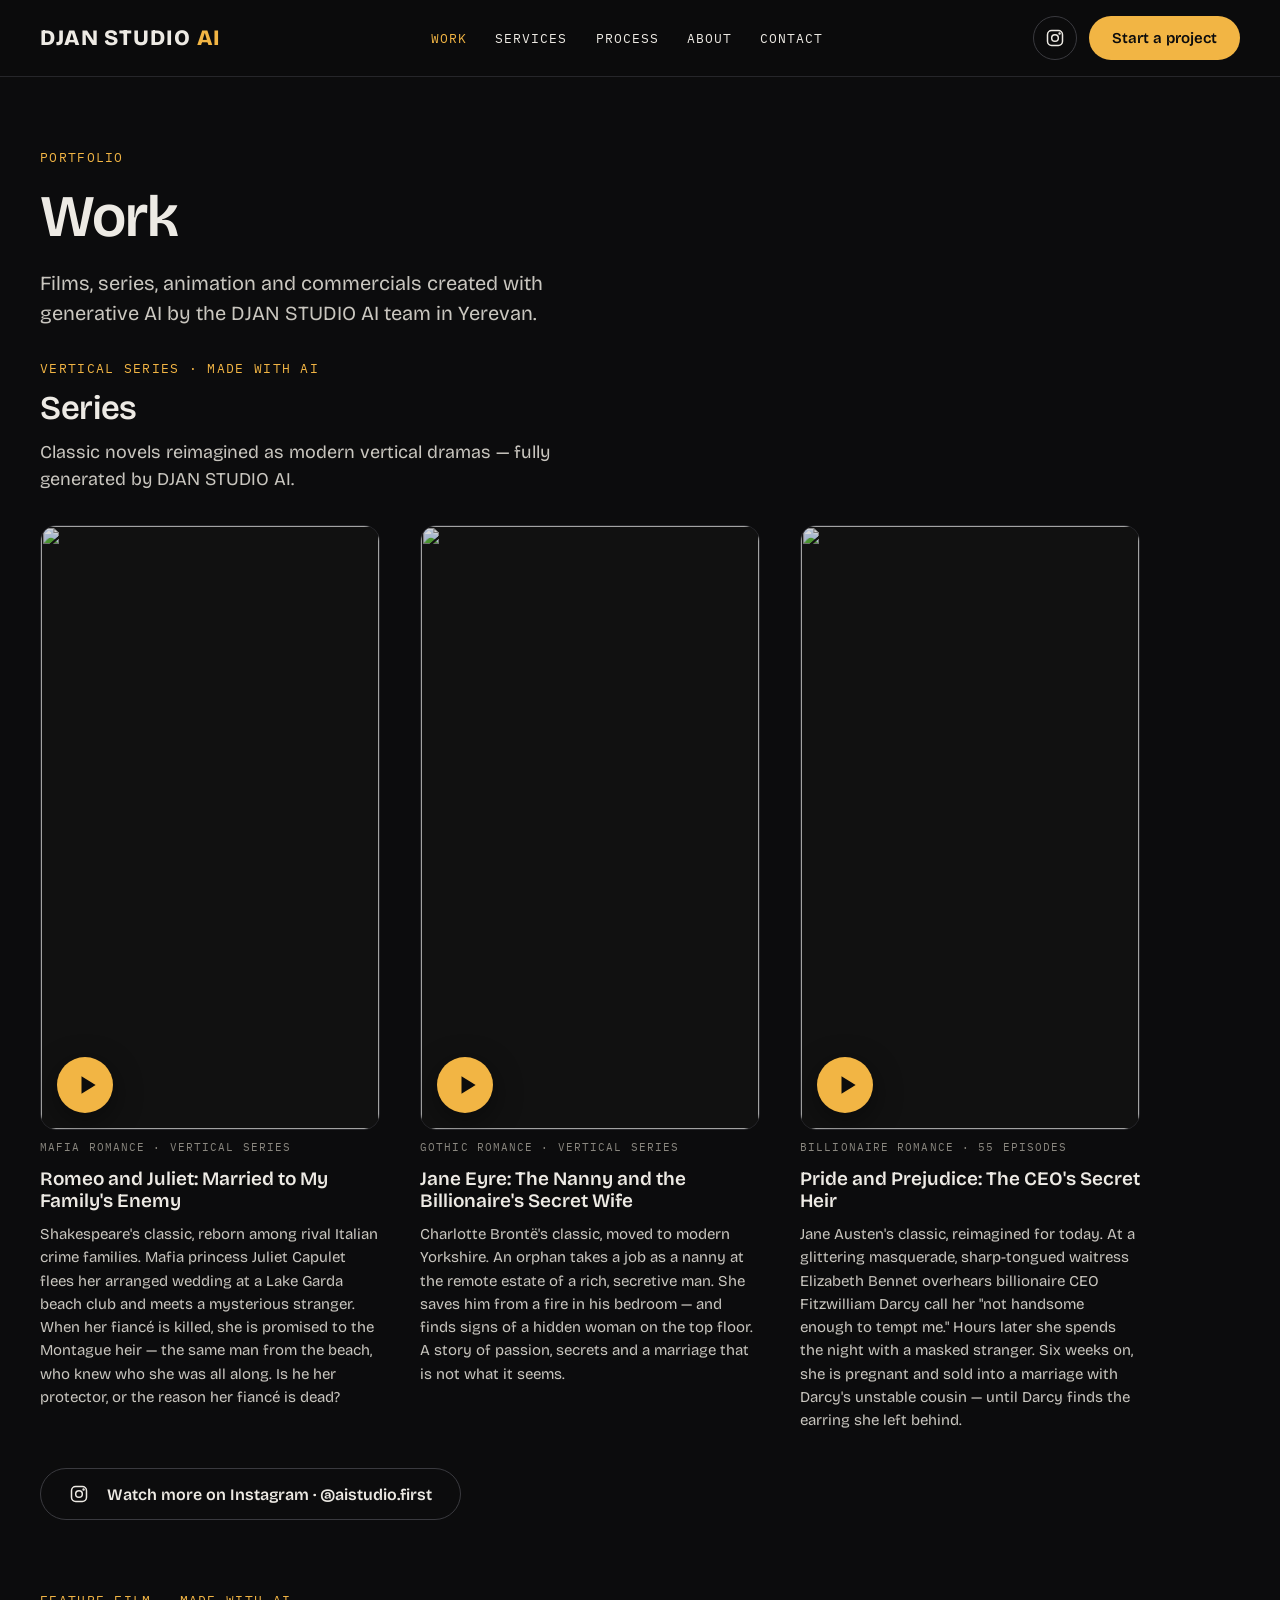
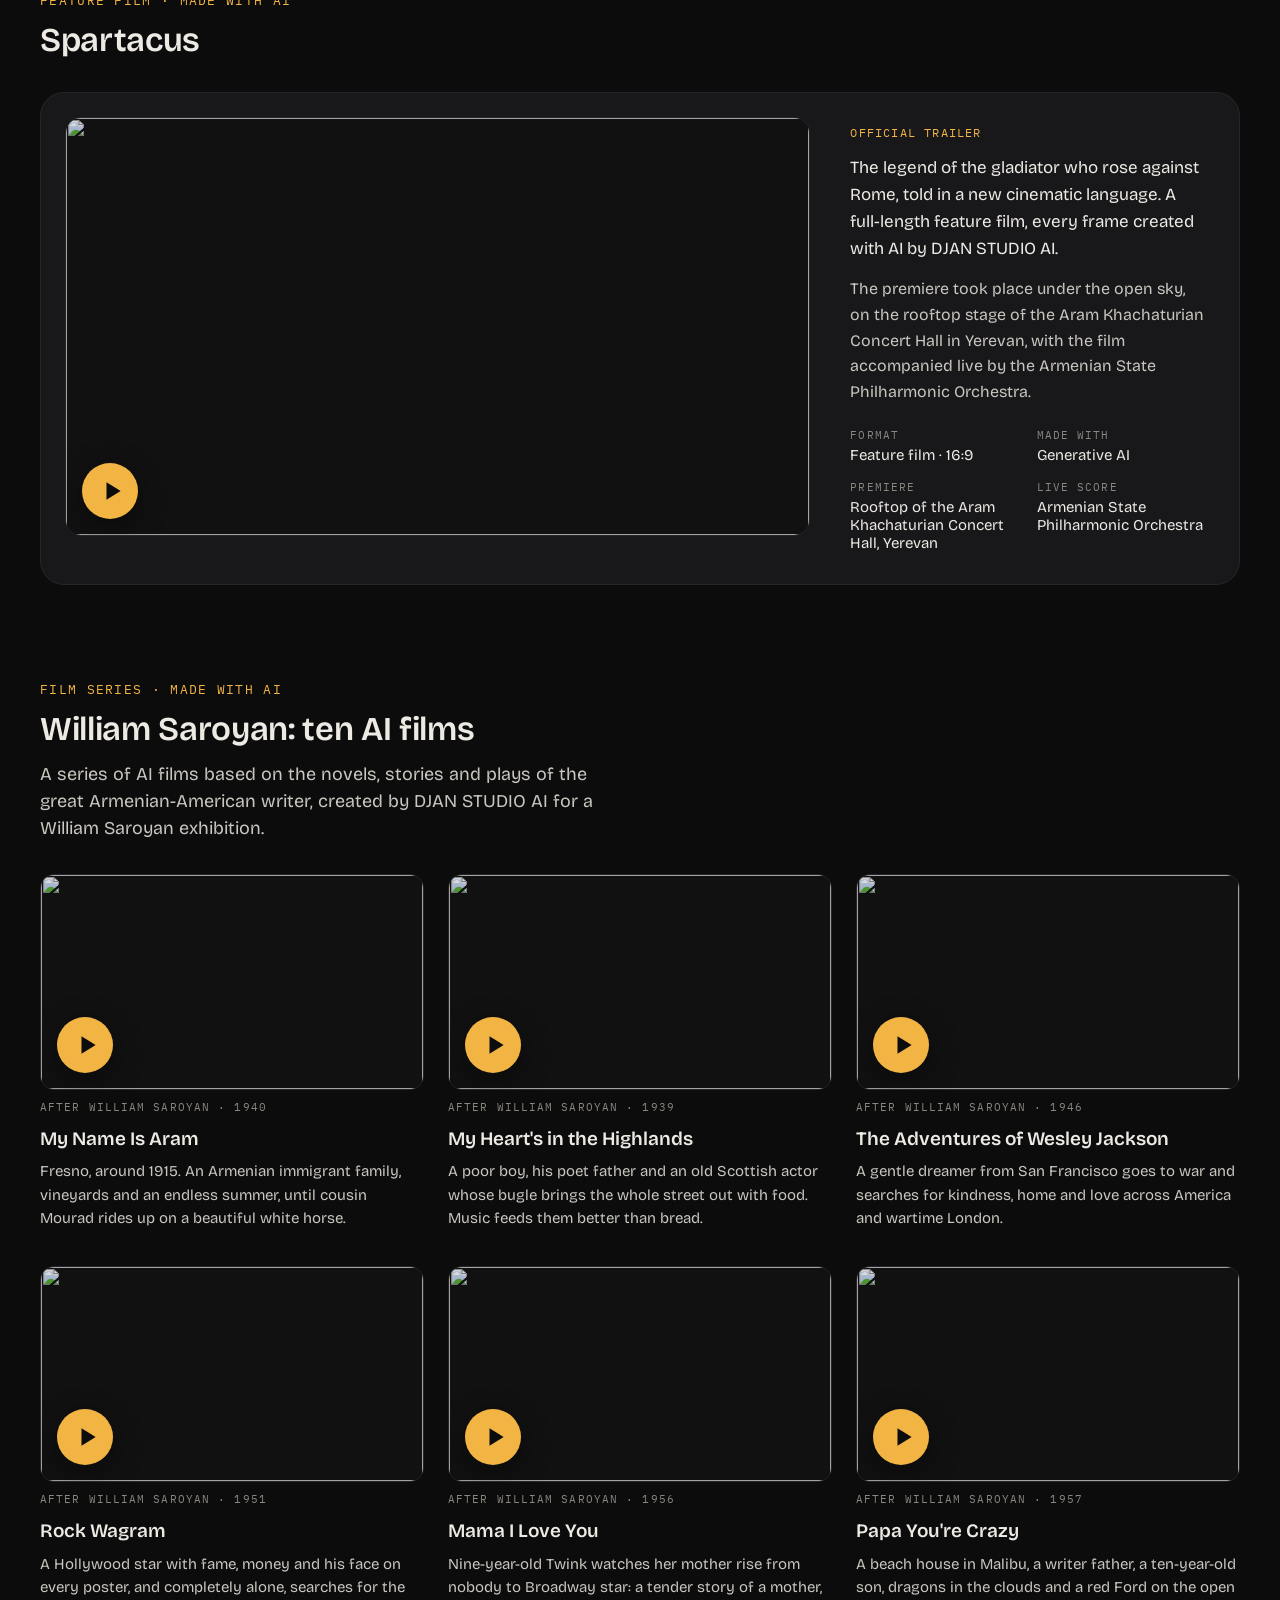
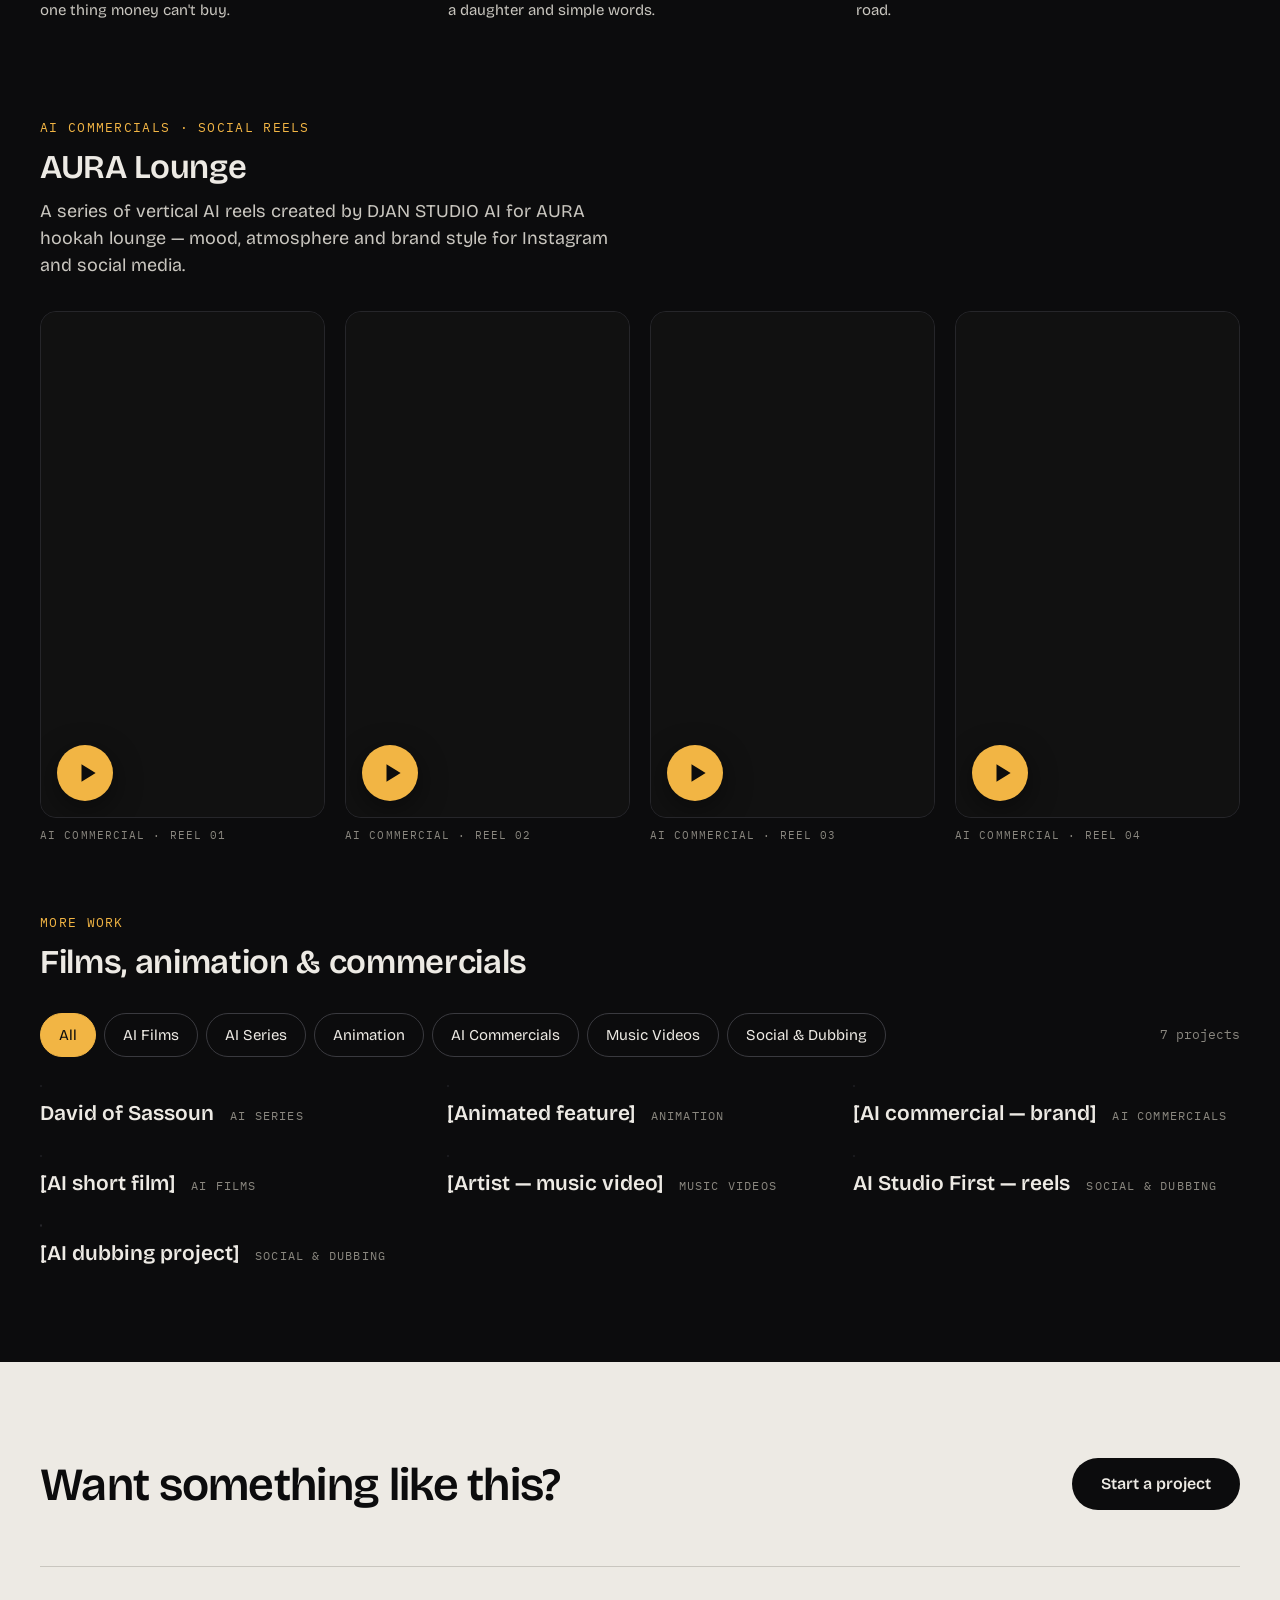
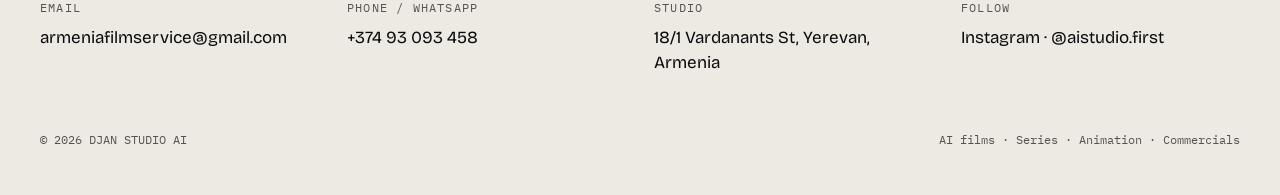
==== ai-work.html @ 1f22507c "Add AURA Lounge AI reels (Google Drive videos) Co-Authored-By: Claude Opus 5.5 <noreply@anthropic.co" ====
<!doctype html>
<html lang="en">
<head>
<meta charset="utf-8">
<meta name="viewport" content="width=device-width, initial-scale=1">
<title>Work — DJAN STUDIO AI</title>
<meta name="description" content="Portfolio of AI films, series, animation and commercials created by DJAN STUDIO AI in Yerevan, Armenia.">
<link rel="preconnect" href="https://fonts.googleapis.com">
<link rel="preconnect" href="https://fonts.gstatic.com" crossorigin>
<link href="https://fonts.googleapis.com/css2?family=Bricolage+Grotesque:opsz,wght@12..96,400;12..96,600;12..96,800&family=IBM+Plex+Mono:wght@400;500&display=swap" rel="stylesheet">
<link rel="stylesheet" href="styles.css">
</head>
<body>

<header class="site-header">
  <div class="wrap">
    <a href="index.html" class="logo">DJAN STUDIO<span> AI</span></a>
    <nav class="nav" aria-label="Main">
      <a href="ai-work.html" class="active">Work</a>
      <a href="index.html#services">Services</a>
      <a href="index.html#process">Process</a>
      <a href="index.html#about">About</a>
      <a href="#contact">Contact</a>
    </nav>
    <div class="head-actions"><a href="https://www.instagram.com/aistudio.first/" target="_blank" rel="noopener" class="ig-btn" aria-label="DJAN STUDIO AI on Instagram"><svg width="20" height="20" viewBox="0 0 24 24" fill="none" stroke="currentColor" stroke-width="1.8" stroke-linecap="round" stroke-linejoin="round" aria-hidden="true"><rect x="3" y="3" width="18" height="18" rx="5"/><circle cx="12" cy="12" r="4"/><circle cx="17.5" cy="6.5" r="0.6" fill="currentColor"/></svg></a><a href="#contact" class="btn btn-primary btn-sm">Start a project</a></div>
    <button class="menu-btn" aria-label="Open menu" aria-expanded="false">☰</button>
  </div>
</header>

<main>
  <section class="wrap hero" style="gap:20px;padding-bottom:32px">
    <div class="mono acc">Portfolio</div>
    <h1 class="big">Work</h1>
    <p class="lead">Films, series, animation and commercials created with generative AI by the DJAN STUDIO AI team in Yerevan.</p>
  </section>

  <section class="wrap" id="series" style="padding-bottom:72px">
    <div class="sec-head" style="margin-bottom:12px">
      <div>
        <div class="mono acc" style="margin-bottom:12px">Vertical series · Made with AI</div>
        <h2>Series</h2>
      </div>
    </div>
    <p class="lead" style="font-size:18px;margin-bottom:32px">Classic novels reimagined as modern vertical dramas — fully generated by DJAN STUDIO AI.</p>
    <div class="shorts">
      <article class="short">
        <div class="short-video"><button type="button" class="yt" data-id="Y0DToFuEnzE" aria-label="Play: Romeo and Juliet: Married to My Family's Enemy"><img src="https://i.ytimg.com/vi/Y0DToFuEnzE/hqdefault.jpg" alt="" loading="lazy"><span class="yt-play" aria-hidden="true"><svg width="22" height="22" viewBox="0 0 14 14"><path d="M3.5 1.5v11l9-5.5z" fill="currentColor"/></svg></span></button></div>
        <div class="mono dim" style="font-size:11px">Mafia romance · Vertical series</div>
        <h3>Romeo and Juliet: Married to My Family's Enemy</h3>
        <p>Shakespeare's classic, reborn among rival Italian crime families. Mafia princess Juliet Capulet flees her arranged wedding at a Lake Garda beach club and meets a mysterious stranger. When her fiancé is killed, she is promised to the Montague heir — the same man from the beach, who knew who she was all along. Is he her protector, or the reason her fiancé is dead?</p>
      </article>
      <article class="short">
        <div class="short-video"><button type="button" class="yt" data-id="4iLmePyCqaY" aria-label="Play: Jane Eyre: The Nanny and the Billionaire's Secret Wife"><img src="https://i.ytimg.com/vi/4iLmePyCqaY/hqdefault.jpg" alt="" loading="lazy"><span class="yt-play" aria-hidden="true"><svg width="22" height="22" viewBox="0 0 14 14"><path d="M3.5 1.5v11l9-5.5z" fill="currentColor"/></svg></span></button></div>
        <div class="mono dim" style="font-size:11px">Gothic romance · Vertical series</div>
        <h3>Jane Eyre: The Nanny and the Billionaire's Secret Wife</h3>
        <p>Charlotte Brontë's classic, moved to modern Yorkshire. An orphan takes a job as a nanny at the remote estate of a rich, secretive man. She saves him from a fire in his bedroom — and finds signs of a hidden woman on the top floor. A story of passion, secrets and a marriage that is not what it seems.</p>
      </article>
      <article class="short">
        <div class="short-video"><button type="button" class="yt" data-id="J49FSV-UboY" aria-label="Play: Pride and Prejudice: The CEO's Secret Heir"><img src="https://i.ytimg.com/vi/J49FSV-UboY/hqdefault.jpg" alt="" loading="lazy"><span class="yt-play" aria-hidden="true"><svg width="22" height="22" viewBox="0 0 14 14"><path d="M3.5 1.5v11l9-5.5z" fill="currentColor"/></svg></span></button></div>
        <div class="mono dim" style="font-size:11px">Billionaire romance · 55 episodes</div>
        <h3>Pride and Prejudice: The CEO's Secret Heir</h3>
        <p>Jane Austen's classic, reimagined for today. At a glittering masquerade, sharp-tongued waitress Elizabeth Bennet overhears billionaire CEO Fitzwilliam Darcy call her "not handsome enough to tempt me." Hours later she spends the night with a masked stranger. Six weeks on, she is pregnant and sold into a marriage with Darcy's unstable cousin — until Darcy finds the earring she left behind.</p>
      </article>
    </div>
    <div style="margin-top:36px"><a href="https://www.instagram.com/aistudio.first/" target="_blank" rel="noopener" class="btn btn-ghost"><svg width="20" height="20" viewBox="0 0 24 24" fill="none" stroke="currentColor" stroke-width="1.8" stroke-linecap="round" stroke-linejoin="round" aria-hidden="true"><rect x="3" y="3" width="18" height="18" rx="5"/><circle cx="12" cy="12" r="4"/><circle cx="17.5" cy="6.5" r="0.6" fill="currentColor"/></svg>&nbsp; Watch more on Instagram · @aistudio.first</a></div>
  </section>

  <section class="wrap" id="spartacus" style="padding-top:0;padding-bottom:72px">
    <div class="mono acc" style="margin-bottom:12px">Feature film · Made with AI</div>
    <h2 style="margin-bottom:32px">Spartacus</h2>
    <div class="featured">
      <div class="media" style="aspect-ratio:16 / 9;border-radius:16px">
        <button type="button" class="yt" data-id="Z5Hj4WxXmdc" aria-label="Play: Spartacus — Official Trailer"><img src="https://i.ytimg.com/vi/Z5Hj4WxXmdc/hqdefault.jpg" alt="" loading="lazy"><span class="yt-play" aria-hidden="true"><svg width="22" height="22" viewBox="0 0 14 14"><path d="M3.5 1.5v11l9-5.5z" fill="currentColor"/></svg></span></button>
      </div>
      <div style="display:flex;flex-direction:column;justify-content:space-between;gap:24px;padding:8px">
        <div style="display:flex;flex-direction:column;gap:14px">
          <div class="mono acc" style="font-size:12px">Official trailer</div>
          <p style="margin:0;font-size:17px;line-height:1.6">The legend of the gladiator who rose against Rome, told in a new cinematic language. A full-length feature film, every frame created with AI by DJAN STUDIO AI.</p>
          <p class="muted" style="margin:0;font-size:16px;line-height:1.6">The premiere took place under the open sky, on the rooftop stage of the Aram Khachaturian Concert Hall in Yerevan, with the film accompanied live by the Armenian State Philharmonic Orchestra.</p>
        </div>
        <dl>
          <div><dt>Format</dt><dd>Feature film · 16:9</dd></div>
          <div><dt>Made with</dt><dd>Generative AI</dd></div>
          <div><dt>Premiere</dt><dd>Rooftop of the Aram Khachaturian Concert Hall, Yerevan</dd></div>
          <div><dt>Live score</dt><dd>Armenian State Philharmonic Orchestra</dd></div>
        </dl>
      </div>
    </div>
  </section>

  <section class="wrap" id="saroyan" style="padding-top:24px;padding-bottom:72px">
    <div class="mono acc" style="margin-bottom:12px">Film series · Made with AI</div>
    <h2>William Saroyan: ten AI films</h2>
    <p class="lead" style="font-size:18px;margin:12px 0 32px">A series of AI films based on the novels, stories and plays of the great Armenian-American writer, created by DJAN STUDIO AI for a William Saroyan exhibition.</p>
    <div class="films">
      <article class="film">
        <div class="film-video"><button type="button" class="yt" data-id="n-j_G2Rj4_c" aria-label="Play: My Name Is Aram | William Saroyan"><img src="https://i.ytimg.com/vi/n-j_G2Rj4_c/hqdefault.jpg" alt="" loading="lazy"><span class="yt-play" aria-hidden="true"><svg width="22" height="22" viewBox="0 0 14 14"><path d="M3.5 1.5v11l9-5.5z" fill="currentColor"/></svg></span></button></div>
        <div class="mono dim" style="font-size:11px">After William Saroyan · 1940</div>
        <h3>My Name Is Aram</h3>
        <p>Fresno, around 1915. An Armenian immigrant family, vineyards and an endless summer, until cousin Mourad rides up on a beautiful white horse.</p>
      </article>
      <article class="film">
        <div class="film-video"><button type="button" class="yt" data-id="j04sZsY042g" aria-label="Play: My Heart's in the Highlands | William Saroyan"><img src="https://i.ytimg.com/vi/j04sZsY042g/hqdefault.jpg" alt="" loading="lazy"><span class="yt-play" aria-hidden="true"><svg width="22" height="22" viewBox="0 0 14 14"><path d="M3.5 1.5v11l9-5.5z" fill="currentColor"/></svg></span></button></div>
        <div class="mono dim" style="font-size:11px">After William Saroyan · 1939</div>
        <h3>My Heart's in the Highlands</h3>
        <p>A poor boy, his poet father and an old Scottish actor whose bugle brings the whole street out with food. Music feeds them better than bread.</p>
      </article>
      <article class="film">
        <div class="film-video"><button type="button" class="yt" data-id="LPyx6zxqP6A" aria-label="Play: The Adventures of Wesley Jackson | William Saroyan"><img src="https://i.ytimg.com/vi/LPyx6zxqP6A/hqdefault.jpg" alt="" loading="lazy"><span class="yt-play" aria-hidden="true"><svg width="22" height="22" viewBox="0 0 14 14"><path d="M3.5 1.5v11l9-5.5z" fill="currentColor"/></svg></span></button></div>
        <div class="mono dim" style="font-size:11px">After William Saroyan · 1946</div>
        <h3>The Adventures of Wesley Jackson</h3>
        <p>A gentle dreamer from San Francisco goes to war and searches for kindness, home and love across America and wartime London.</p>
      </article>
      <article class="film">
        <div class="film-video"><button type="button" class="yt" data-id="vbGRgE9XIfc" aria-label="Play: Rock Wagram | William Saroyan"><img src="https://i.ytimg.com/vi/vbGRgE9XIfc/hqdefault.jpg" alt="" loading="lazy"><span class="yt-play" aria-hidden="true"><svg width="22" height="22" viewBox="0 0 14 14"><path d="M3.5 1.5v11l9-5.5z" fill="currentColor"/></svg></span></button></div>
        <div class="mono dim" style="font-size:11px">After William Saroyan · 1951</div>
        <h3>Rock Wagram</h3>
        <p>A Hollywood star with fame, money and his face on every poster, and completely alone, searches for the one thing money can't buy.</p>
      </article>
      <article class="film">
        <div class="film-video"><button type="button" class="yt" data-id="DiTbi7JiSDs" aria-label="Play: Mama I Love You | William Saroyan"><img src="https://i.ytimg.com/vi/DiTbi7JiSDs/hqdefault.jpg" alt="" loading="lazy"><span class="yt-play" aria-hidden="true"><svg width="22" height="22" viewBox="0 0 14 14"><path d="M3.5 1.5v11l9-5.5z" fill="currentColor"/></svg></span></button></div>
        <div class="mono dim" style="font-size:11px">After William Saroyan · 1956</div>
        <h3>Mama I Love You</h3>
        <p>Nine-year-old Twink watches her mother rise from nobody to Broadway star: a tender story of a mother, a daughter and simple words.</p>
      </article>
      <article class="film">
        <div class="film-video"><button type="button" class="yt" data-id="b5wjJBPsB7I" aria-label="Play: Papa You're Crazy | William Saroyan"><img src="https://i.ytimg.com/vi/b5wjJBPsB7I/hqdefault.jpg" alt="" loading="lazy"><span class="yt-play" aria-hidden="true"><svg width="22" height="22" viewBox="0 0 14 14"><path d="M3.5 1.5v11l9-5.5z" fill="currentColor"/></svg></span></button></div>
        <div class="mono dim" style="font-size:11px">After William Saroyan · 1957</div>
        <h3>Papa You're Crazy</h3>
        <p>A beach house in Malibu, a writer father, a ten-year-old son, dragons in the clouds and a red Ford on the open road.</p>
      </article>
    </div>
  </section>

  <section class="wrap" id="aura" style="padding-top:24px;padding-bottom:72px">
    <div class="mono acc" style="margin-bottom:12px">AI commercials · Social reels</div>
    <h2>AURA Lounge</h2>
    <p class="lead" style="font-size:18px;margin:12px 0 32px">A series of vertical AI reels created by DJAN STUDIO AI for AURA hookah lounge — mood, atmosphere and brand style for Instagram and social media.</p>
    <div class="shorts aura">
      <article class="short">
        <div class="short-video"><button type="button" class="yt" data-src="https://drive.google.com/file/d/1p0p4XneT75nU1OB9uU7OCLna-q0pKXeD/preview" aria-label="Play: AURA reel 1"><img src="https://drive.google.com/thumbnail?id=1p0p4XneT75nU1OB9uU7OCLna-q0pKXeD&amp;sz=w720" alt="" loading="lazy" onerror="this.style.display='none'"><span class="yt-play" aria-hidden="true"><svg width="22" height="22" viewBox="0 0 14 14"><path d="M3.5 1.5v11l9-5.5z" fill="currentColor"/></svg></span></button></div>
        <div class="mono dim" style="font-size:11px">AI commercial · Reel 01</div>
      </article>
      <article class="short">
        <div class="short-video"><button type="button" class="yt" data-src="https://drive.google.com/file/d/14ygP3kmNqtUqaWUqwtHDBqYJAW8iC1XK/preview" aria-label="Play: AURA reel 2"><img src="https://drive.google.com/thumbnail?id=14ygP3kmNqtUqaWUqwtHDBqYJAW8iC1XK&amp;sz=w720" alt="" loading="lazy" onerror="this.style.display='none'"><span class="yt-play" aria-hidden="true"><svg width="22" height="22" viewBox="0 0 14 14"><path d="M3.5 1.5v11l9-5.5z" fill="currentColor"/></svg></span></button></div>
        <div class="mono dim" style="font-size:11px">AI commercial · Reel 02</div>
      </article>
      <article class="short">
        <div class="short-video"><button type="button" class="yt" data-src="https://drive.google.com/file/d/1_GcuYoN6B8sCt-bWcMP6J2LUG-kN3cyf/preview" aria-label="Play: AURA reel 3"><img src="https://drive.google.com/thumbnail?id=1_GcuYoN6B8sCt-bWcMP6J2LUG-kN3cyf&amp;sz=w720" alt="" loading="lazy" onerror="this.style.display='none'"><span class="yt-play" aria-hidden="true"><svg width="22" height="22" viewBox="0 0 14 14"><path d="M3.5 1.5v11l9-5.5z" fill="currentColor"/></svg></span></button></div>
        <div class="mono dim" style="font-size:11px">AI commercial · Reel 03</div>
      </article>
      <article class="short">
        <div class="short-video"><button type="button" class="yt" data-src="https://drive.google.com/file/d/11z9Olf1I13rAIKeZHOKRjdfmfRP2GdaK/preview" aria-label="Play: AURA reel 4"><img src="https://drive.google.com/thumbnail?id=11z9Olf1I13rAIKeZHOKRjdfmfRP2GdaK&amp;sz=w720" alt="" loading="lazy" onerror="this.style.display='none'"><span class="yt-play" aria-hidden="true"><svg width="22" height="22" viewBox="0 0 14 14"><path d="M3.5 1.5v11l9-5.5z" fill="currentColor"/></svg></span></button></div>
        <div class="mono dim" style="font-size:11px">AI commercial · Reel 04</div>
      </article>
    </div>
  </section>

  <section class="wrap" style="padding-bottom:32px">
    <div class="mono acc" style="margin-bottom:12px">More work</div>
    <h2>Films, animation &amp; commercials</h2>
  </section>

  <section class="wrap sec">
    <div style="display:flex;flex-wrap:wrap;gap:16px;justify-content:space-between;align-items:center;margin-bottom:28px">
      <div class="filters" id="filters" role="group" aria-label="Filter by category"></div>
      <div class="mono dim" id="count" style="text-transform:none;letter-spacing:0"></div>
    </div>
    <div class="grid-port" id="portfolio-grid"></div>
  </section>
</main>

<section class="contact" id="contact">
  <div class="wrap">
    <div class="hero-row">
      <h2>Want something like this?</h2>
      <a href="mailto:armeniafilmservice@gmail.com" class="btn">Start a project</a>
    </div>
    <div class="cgrid">
      <div><div class="mono">Email</div><a href="mailto:armeniafilmservice@gmail.com">armeniafilmservice@gmail.com</a></div>
      <div><div class="mono">Phone / WhatsApp</div><a href="tel:+37493093458">+374 93 093 458</a></div>
      <div><div class="mono">Studio</div>18/1 Vardanants St, Yerevan, Armenia</div>
      <div><div class="mono">Follow</div><a href="https://www.instagram.com/aistudio.first/" target="_blank" rel="noopener">Instagram · @aistudio.first</a></div>
    </div>
    <div class="foot"><span>© <span id="year">2026</span> DJAN STUDIO AI</span><span>AI films · Series · Animation · Commercials</span></div>
  </div>
</section>

<div class="modal" id="modal" role="dialog" aria-modal="true" aria-label="Project">
  <div class="modal-box">
    <div style="display:flex;justify-content:space-between;align-items:center;gap:16px">
      <div class="mono acc m-cat" style="font-size:12px"></div>
      <button class="close" aria-label="Close">×</button>
    </div>
    <div class="media modal-media" style="aspect-ratio:16 / 9;border-radius:12px"></div>
    <div>
      <h2 class="m-title" style="font-size:36px"></h2>
      <p class="m-desc muted" style="font-size:17px;line-height:1.5"></p>
      <div class="m-meta mono dim" style="font-size:12px;text-transform:none;letter-spacing:0"></div>
    </div>
  </div>
</div>

<script src="projects.js"></script>
<script src="script.js"></script>
</body>
</html>
---- styles.css ----
:root{
  --bg:#0C0C0D; --card:#18181B; --card2:#1C1C20; --line:#26262A; --line2:#3A3A3F;
  --text:#EDEAE4; --muted:#C9C6BF; --dim:#8A877F; --accent:#F2B544;
  --display:'Bricolage Grotesque', Georgia, serif; --mono:'IBM Plex Mono', ui-monospace, monospace;
}
*{box-sizing:border-box}
html{scroll-behavior:smooth}
body{margin:0;background:var(--bg);color:var(--text);font-family:var(--display);-webkit-font-smoothing:antialiased}
a{color:inherit;text-decoration:none}
img{max-width:100%;display:block}
.wrap{max-width:1360px;margin:0 auto;padding-left:40px;padding-right:40px}
.mono{font-family:var(--mono);font-size:13px;letter-spacing:.1em;text-transform:uppercase}
.muted{color:var(--muted)} .dim{color:var(--dim)} .acc{color:var(--accent)}

/* header */
.site-header{position:sticky;top:0;z-index:20;background:rgba(12,12,13,.9);backdrop-filter:blur(10px);border-bottom:1px solid var(--line)}
.site-header .wrap{display:flex;align-items:center;justify-content:space-between;gap:24px;min-height:76px}
.logo{font-weight:800;font-size:22px;letter-spacing:.04em}
.logo span{color:var(--accent)}
.nav{display:flex;gap:28px}
.nav a{font-family:var(--mono);font-size:13px;letter-spacing:.08em;text-transform:uppercase}
.nav a:hover,.nav a.active{color:var(--accent)}
.menu-btn{display:none;width:44px;height:44px;border-radius:999px;border:1px solid var(--line2);background:none;color:var(--text);cursor:pointer}

/* buttons */
.btn{display:inline-flex;align-items:center;justify-content:center;gap:10px;min-height:52px;padding:0 28px;border-radius:999px;font-weight:600;font-size:16px;transition:.2s;cursor:pointer;border:1px solid transparent;font-family:inherit}
.btn-primary{background:var(--accent);color:var(--bg)}
.btn-primary:hover{background:var(--text)}
.btn-light{background:var(--text);color:var(--bg)}
.btn-light:hover{background:var(--accent)}
.btn-ghost{border-color:var(--line2);color:var(--text);background:none}
.btn-ghost:hover{border-color:var(--accent);color:var(--accent)}
.btn-sm{min-height:44px;padding:0 22px;font-size:15px}

/* hero */
.hero{padding-top:72px;padding-bottom:40px;display:flex;flex-direction:column;gap:40px}
h1.big{margin:0;font-size:clamp(48px,8vw,120px);line-height:.95;font-weight:800;letter-spacing:-.03em}
h1.big .gray{color:#6E6C67}
.hero-row{display:flex;flex-wrap:wrap;gap:32px;align-items:flex-end;justify-content:space-between}
.lead{margin:0;max-width:580px;font-size:20px;line-height:1.5;color:var(--muted)}
.btns{display:flex;flex-wrap:wrap;gap:12px}

/* media */
.media{position:relative;border-radius:20px;background:var(--card);border:1px solid var(--line);overflow:hidden;display:flex;align-items:center;justify-content:center}
.media iframe,.media video,.media img{position:absolute;inset:0;width:100%;height:100%;border:0;object-fit:cover}
.ph{font-family:var(--mono);font-size:12px;color:var(--dim);text-align:center;padding:16px}
.play{width:84px;height:84px;border-radius:999px;border:1.5px solid var(--text);display:flex;align-items:center;justify-content:center}

/* sections */
section{scroll-margin-top:90px}
.sec{padding-bottom:96px}
.sec-head{display:flex;flex-wrap:wrap;gap:16px;justify-content:space-between;align-items:baseline;margin-bottom:32px}
h2{margin:0;font-size:44px;font-weight:800;letter-spacing:-.02em;line-height:1.05}

/* directions */
.dirs{display:grid;grid-template-columns:repeat(4,minmax(0,1fr));gap:20px}
.dir{min-height:420px;padding:36px;border-radius:20px;background:var(--card);border:1px solid var(--line);display:flex;flex-direction:column;justify-content:space-between;gap:32px;transition:.2s}
.dir:hover{border-color:var(--line2);transform:translateY(-3px)}
.dir h3{margin:0 0 14px;font-size:36px;line-height:1.05;font-weight:800}
.dir p{margin:0 0 16px;font-size:16px;line-height:1.55;color:var(--muted)}
.dir.main{grid-column:span 2;background:var(--accent);color:var(--bg);border:none}
.dir.main h3{font-size:56px;letter-spacing:-.02em}
.dir.main p{color:var(--bg);font-size:18px;max-width:560px}
.dir .top{display:flex;justify-content:space-between}

/* work cards */
.grid-work{display:grid;grid-template-columns:repeat(auto-fit,minmax(380px,1fr));gap:20px}
.card{display:flex;flex-direction:column;gap:14px;cursor:pointer;background:none;border:0;color:inherit;text-align:left;padding:0;font:inherit}
.thumb{position:relative;border-radius:14px;background:var(--card2);border:1px solid var(--line);overflow:hidden}
.thumb img{width:100%;height:100%;object-fit:cover;transition:transform .5s}
.card:hover .thumb img{transform:scale(1.04)}
.badge{position:absolute;font-family:var(--mono);font-size:11px;padding:4px 10px;border-radius:999px;background:var(--bg);color:var(--text)}
.thumb .ph{position:absolute;inset:0;display:flex;align-items:center;justify-content:center}
.card-title{font-size:21px;font-weight:600;line-height:1.2}
.card-meta{display:flex;justify-content:space-between;gap:16px;align-items:baseline}

/* clients */
.clients{border-top:1px solid var(--line);border-bottom:1px solid var(--line)}
.clients .wrap{padding-top:48px;padding-bottom:48px;display:flex;flex-wrap:wrap;gap:28px 56px;align-items:center}
.clients .list{display:flex;flex-wrap:wrap;gap:20px 48px;font-size:26px;font-weight:600;color:var(--muted)}

/* service */
.service{padding:96px 0;display:grid;grid-template-columns:1fr 1fr;gap:48px;align-items:center}
.links2{display:grid;grid-template-columns:1fr 1fr;gap:12px}
.links2 a{min-height:56px;padding:0 20px;border-radius:12px;border:1px solid var(--line2);display:flex;align-items:center;justify-content:space-between}
.links2 a:hover{border-color:var(--accent);color:var(--accent)}

/* contact */
.contact{background:var(--text);color:var(--bg)}
.contact .wrap{padding-top:96px;padding-bottom:48px;display:flex;flex-direction:column;gap:56px}
.contact h2{font-size:clamp(44px,6vw,88px);line-height:.95;letter-spacing:-.03em;max-width:820px}
.contact .btn{background:var(--bg);color:var(--text)}
.contact .btn:hover{background:var(--accent);color:var(--bg)}
.cgrid{display:grid;grid-template-columns:repeat(4,minmax(0,1fr));gap:28px;padding-top:32px;border-top:1px solid #C9C6BF;font-size:17px;line-height:1.5}
.cgrid .mono{font-size:12px;color:#55534E;margin-bottom:8px}
.cgrid a:hover{text-decoration:underline}
.foot{display:flex;flex-wrap:wrap;gap:16px;justify-content:space-between;font-family:var(--mono);font-size:12px;color:#55534E}

/* portfolio */
.featured{display:grid;grid-template-columns:2fr 1fr;gap:32px;padding:24px;border-radius:24px;background:var(--card);border:1px solid var(--line)}
.featured dl{margin:0;display:grid;grid-template-columns:1fr 1fr;gap:16px;font-size:15px}
.featured dt{font-family:var(--mono);font-size:11px;letter-spacing:.1em;text-transform:uppercase;color:var(--dim)}
.featured dd{margin:4px 0 0}
.filters{display:flex;flex-wrap:wrap;gap:8px}
.pill{min-height:44px;padding:0 18px;border-radius:999px;font:inherit;font-size:15px;background:none;color:var(--text);border:1px solid var(--line2);cursor:pointer}
.pill:hover{border-color:var(--accent)}
.pill[aria-pressed="true"]{background:var(--accent);color:var(--bg);border-color:var(--accent)}
.grid-port{display:grid;grid-template-columns:repeat(auto-fill,minmax(300px,1fr));gap:28px 20px}

/* modal */
.modal{position:fixed;inset:0;z-index:50;background:rgba(8,8,9,.88);display:none;align-items:center;justify-content:center;padding:24px}
.modal.open{display:flex}
.modal-box{width:100%;max-width:980px;max-height:92vh;overflow:auto;border-radius:20px;background:var(--card);border:1px solid var(--line2);padding:24px;display:flex;flex-direction:column;gap:20px}
.close{width:44px;height:44px;border-radius:999px;border:1px solid var(--line2);background:none;color:var(--text);cursor:pointer;font-size:20px}

/* responsive */
@media (max-width:1000px){
  .dirs{grid-template-columns:1fr 1fr}
  .featured{grid-template-columns:1fr}
  .service{grid-template-columns:1fr}
  .cgrid{grid-template-columns:1fr 1fr}
}
@media (max-width:760px){
  .wrap{padding-left:16px;padding-right:16px}
  .menu-btn{display:block}
  .nav{display:none;position:absolute;top:76px;left:0;right:0;flex-direction:column;gap:0;background:var(--bg);border-bottom:1px solid var(--line);padding:8px 16px}
  .nav.open{display:flex}
  .nav a{padding:16px 0;border-bottom:1px solid var(--line)}
  .site-header .btn{display:none}
  .dirs{grid-template-columns:1fr}
  .dir.main{grid-column:auto}
  .dir.main h3{font-size:42px}
  .dir{min-height:300px;padding:28px}
  .grid-work{grid-template-columns:1fr}
  h2{font-size:34px}
  .cgrid{grid-template-columns:1fr}
  .links2{grid-template-columns:1fr}
}

/* AI studio additions */
#services .dirs{grid-template-columns:repeat(3,minmax(0,1fr))}
#services .dir{min-height:340px}
#services .dir.main{grid-column:auto}
#services .dir.main h3{font-size:40px}
.steps{display:grid;grid-template-columns:repeat(5,minmax(0,1fr));gap:20px}
.step{padding:28px 24px;border-top:2px solid var(--line2);display:flex;flex-direction:column;gap:10px}
.step h3{margin:0;font-size:26px;font-weight:800}
.step p{margin:0;color:var(--muted);line-height:1.5}
@media (max-width:1000px){
  #services .dirs{grid-template-columns:1fr 1fr}
  .steps{grid-template-columns:1fr 1fr}
}
@media (max-width:760px){
  #services .dirs{grid-template-columns:1fr}
  .steps{grid-template-columns:1fr}
  #services .dir{min-height:260px}
}

/* vertical series showcase */
.showcase{padding:56px 40px 72px;border-bottom:1px solid var(--line)}
.shorts{display:grid;grid-template-columns:repeat(3,minmax(0,340px));gap:40px;justify-content:start}
.short{display:flex;flex-direction:column;gap:10px}
.short-video{position:relative;aspect-ratio:9 / 16;border-radius:16px;overflow:hidden;background:var(--card);border:1px solid var(--line)}
.short-video iframe{position:absolute;inset:0;width:100%;height:100%;border:0}
.short h3{margin:4px 0 0;font-size:22px;line-height:1.2;font-weight:700}
.short p{margin:0;color:var(--muted);font-size:15px;line-height:1.55}
@media (max-width:1180px){.shorts{grid-template-columns:repeat(3,minmax(0,1fr));gap:20px}}
@media (max-width:900px){.shorts{grid-template-columns:1fr 1fr}}
@media (max-width:760px){
  .showcase{padding:40px 16px 56px}
  .shorts{grid-template-columns:1fr}
  .short-video{max-width:420px;width:100%;margin:0 auto}
}

/* softer, smaller headings */
h1.big{font-size:clamp(36px,4.6vw,64px);line-height:1.05;font-weight:600;letter-spacing:-.015em}
h2{font-size:clamp(28px,2.6vw,36px);font-weight:600;letter-spacing:-.01em;line-height:1.15}
.contact h2{font-size:clamp(32px,3.6vw,52px);line-height:1.08;font-weight:600;letter-spacing:-.015em}
.dir h3,#services .dir h3{font-size:26px;font-weight:600;line-height:1.15}
.dir.main h3,#services .dir.main h3{font-size:32px;letter-spacing:-.01em}
.step h3{font-size:22px;font-weight:600}
.short h3{font-size:19px;font-weight:600}
.featured h2{font-size:32px}
.m-title{font-size:28px !important;font-weight:600}
.hero{gap:32px}
@media (max-width:760px){
  h1.big{font-size:34px}
  h2{font-size:26px}
  .dir.main h3,#services .dir.main h3{font-size:28px}
}

/* header actions + instagram */
.head-actions{display:flex;align-items:center;gap:12px}
.ig-btn{width:44px;height:44px;border-radius:999px;border:1px solid var(--line2);display:inline-flex;align-items:center;justify-content:center;color:var(--text);transition:.2s}
.ig-btn:hover{border-color:var(--accent);color:var(--accent)}
@media (max-width:760px){
  .site-header .head-actions .btn{display:none}
  .site-header .head-actions{margin-left:auto}
}

/* Saroyan film series */
.films{display:grid;grid-template-columns:repeat(3,minmax(0,1fr));gap:36px 24px}
.film{display:flex;flex-direction:column;gap:10px}
.film-video{position:relative;aspect-ratio:16 / 9;border-radius:14px;overflow:hidden;background:var(--card);border:1px solid var(--line)}
.film-video iframe{position:absolute;inset:0;width:100%;height:100%;border:0}
.film h3{margin:4px 0 0;font-size:19px;font-weight:600;line-height:1.2}
.film p{margin:0;color:var(--muted);font-size:15px;line-height:1.55}
@media (max-width:1000px){.films{grid-template-columns:1fr 1fr}}
@media (max-width:760px){.films{grid-template-columns:1fr}}

/* YouTube facade (no red YouTube button) */
.yt{all:unset;cursor:pointer;position:absolute;inset:0;display:block;background:#111}
.yt img{position:absolute;inset:0;width:100%;height:100%;object-fit:cover;transition:transform .5s,filter .3s;filter:brightness(.85)}
.yt:hover img{transform:scale(1.03);filter:brightness(1)}
.yt-play{position:absolute;left:50%;top:50%;width:68px;height:68px;margin:-34px 0 0 -34px;border-radius:999px;background:var(--accent);color:var(--bg);display:flex;align-items:center;justify-content:center;box-shadow:0 8px 30px rgba(0,0,0,.45);transition:transform .2s}
.yt-play svg{margin-left:3px}
.yt:hover .yt-play{transform:scale(1.08)}
.yt:focus-visible{outline:2px solid var(--accent);outline-offset:-2px}
.yt-frame{position:absolute;inset:0;width:100%;height:100%;border:0}
/* play button: bottom-left corner */
.yt-play{left:16px;top:auto;bottom:16px;margin:0;width:56px;height:56px}
@media (max-width:760px){.yt-play{left:12px;bottom:12px;width:48px;height:48px}}

/* AURA reels: 4 vertical videos in a row */
.shorts.aura{grid-template-columns:repeat(4,minmax(0,1fr));gap:20px}
@media (max-width:1000px){.shorts.aura{grid-template-columns:repeat(2,minmax(0,1fr))}}
@media (max-width:760px){.shorts.aura{grid-template-columns:repeat(2,minmax(0,1fr));gap:12px}.shorts.aura .short-video{max-width:none}}
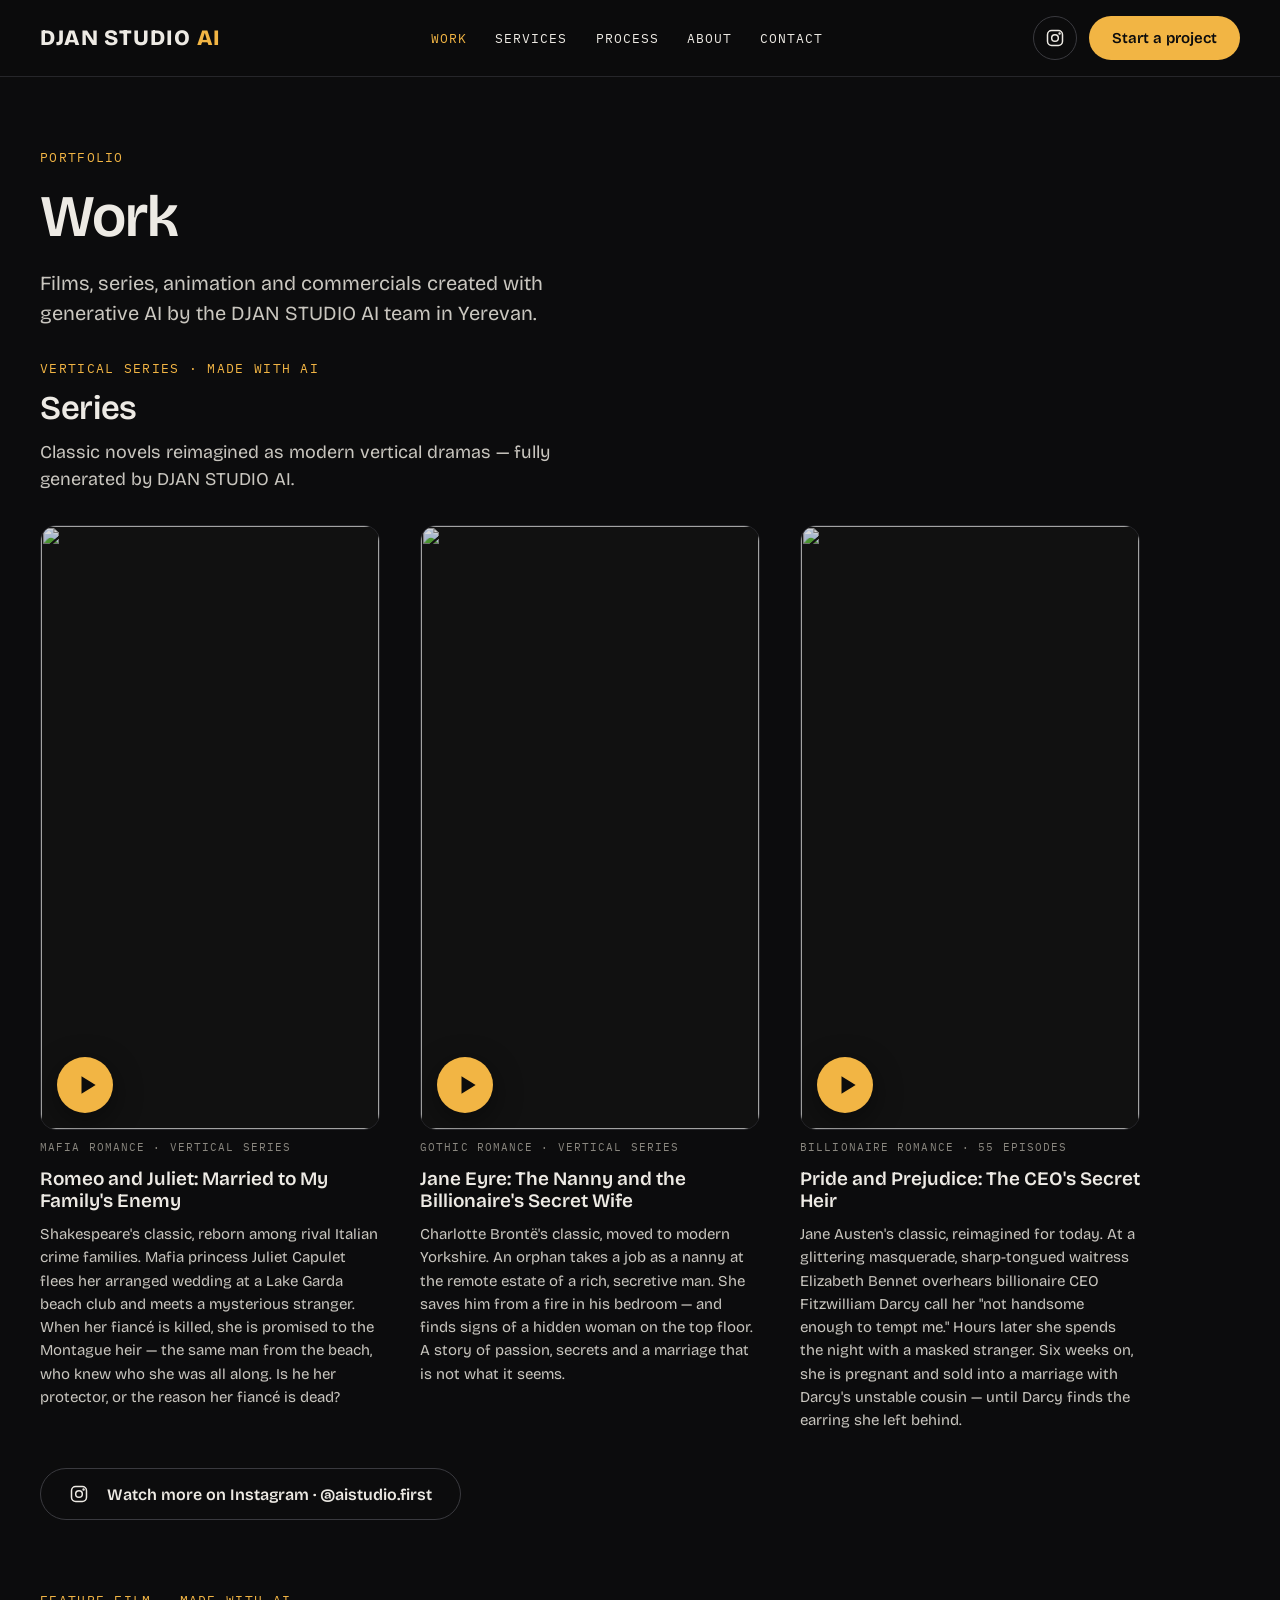
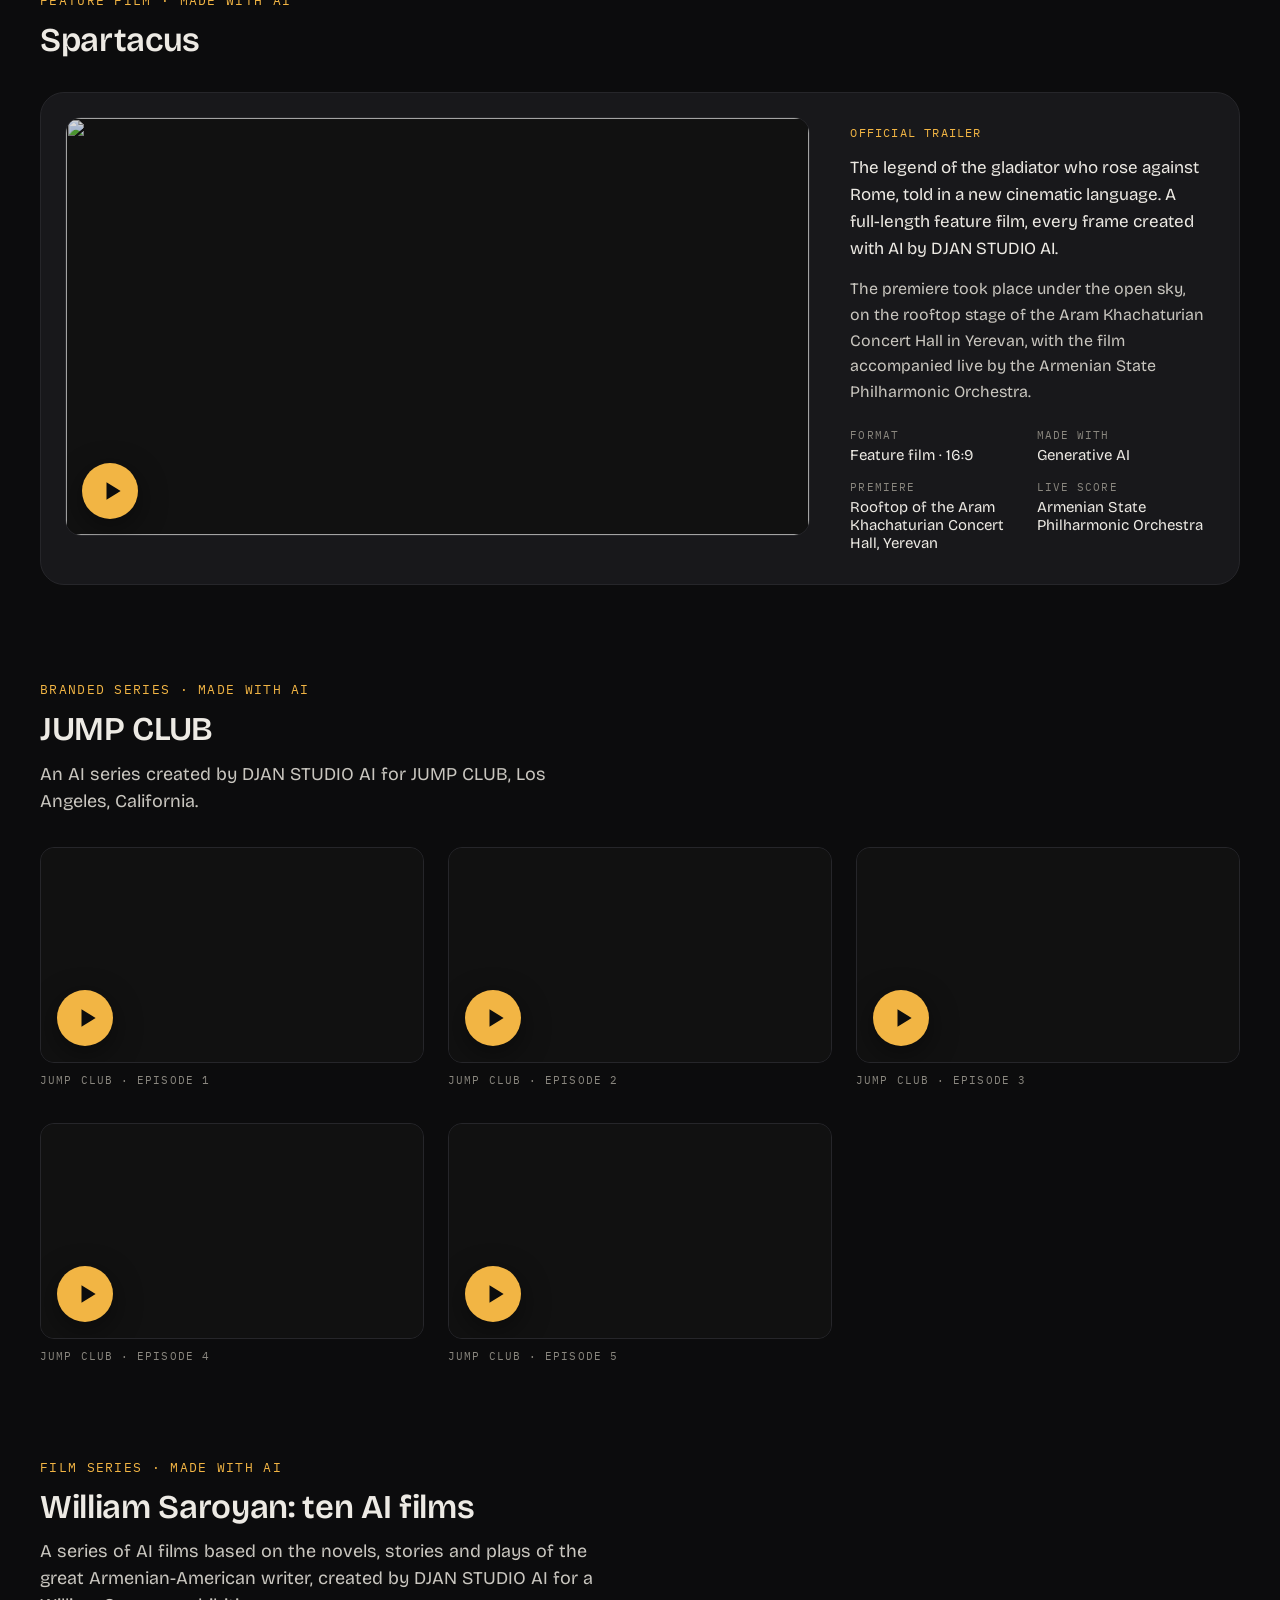
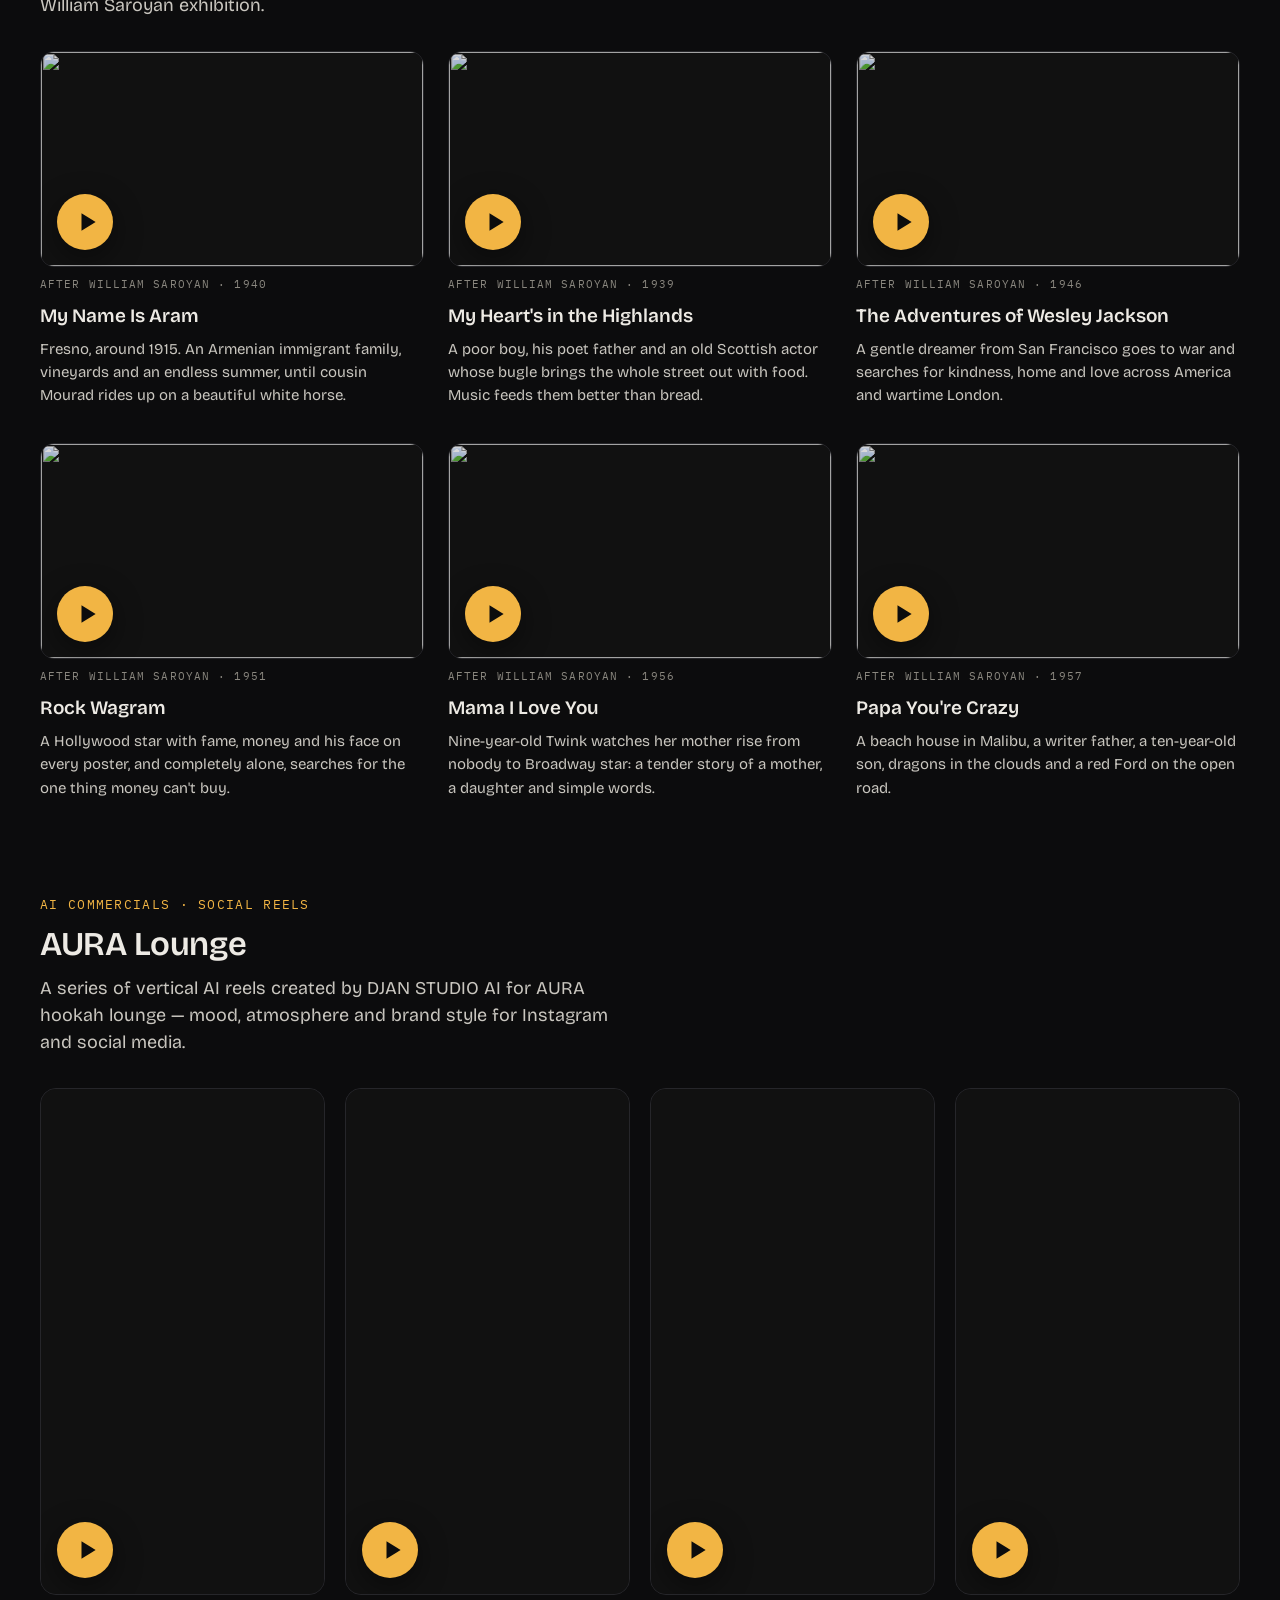
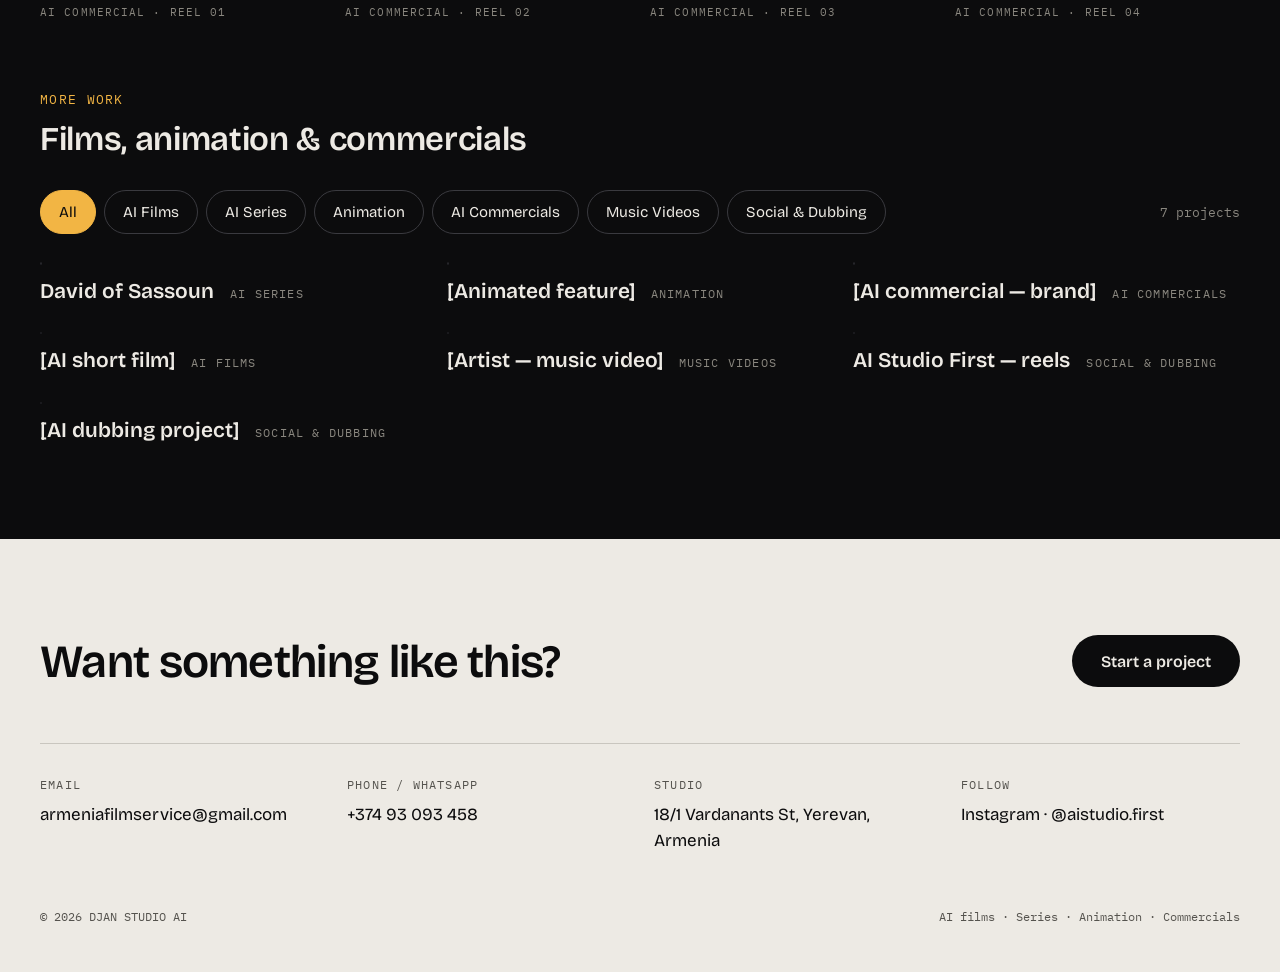
==== commit e30a7fb2: "Add JUMP CLUB (Los Angeles) AI series after Spartacus Co-Authored-By: Claude Opus 5.5 <noreply@anthr" ====
--- a/ai-work.html
+++ b/ai-work.html
@@ -88,6 +88,34 @@
     </div>
   </section>
 
+  <section class="wrap" id="jumpclub" style="padding-top:24px;padding-bottom:72px">
+    <div class="mono acc" style="margin-bottom:12px">Branded series · Made with AI</div>
+    <h2>JUMP CLUB</h2>
+    <p class="lead" style="font-size:18px;margin:12px 0 32px">An AI series created by DJAN STUDIO AI for JUMP CLUB, Los Angeles, California.</p>
+    <div class="films">
+      <article class="film">
+        <div class="film-video"><button type="button" class="yt" data-src="https://drive.google.com/file/d/14cjPI3i3CLq1mVh7XMuAHbHFkgkhAiDq/preview" aria-label="Play: JUMP CLUB, episode 1"><img src="https://drive.google.com/thumbnail?id=14cjPI3i3CLq1mVh7XMuAHbHFkgkhAiDq&amp;sz=w1000" alt="" loading="lazy" onerror="this.style.display='none'"><span class="yt-play" aria-hidden="true"><svg width="22" height="22" viewBox="0 0 14 14"><path d="M3.5 1.5v11l9-5.5z" fill="currentColor"/></svg></span></button></div>
+        <div class="mono dim" style="font-size:11px">JUMP CLUB · Episode 1</div>
+      </article>
+      <article class="film">
+        <div class="film-video"><button type="button" class="yt" data-src="https://drive.google.com/file/d/1PBr55ShlxTzI5jSrKnWVuM-HMRBtyWmY/preview" aria-label="Play: JUMP CLUB, episode 2"><img src="https://drive.google.com/thumbnail?id=1PBr55ShlxTzI5jSrKnWVuM-HMRBtyWmY&amp;sz=w1000" alt="" loading="lazy" onerror="this.style.display='none'"><span class="yt-play" aria-hidden="true"><svg width="22" height="22" viewBox="0 0 14 14"><path d="M3.5 1.5v11l9-5.5z" fill="currentColor"/></svg></span></button></div>
+        <div class="mono dim" style="font-size:11px">JUMP CLUB · Episode 2</div>
+      </article>
+      <article class="film">
+        <div class="film-video"><button type="button" class="yt" data-src="https://drive.google.com/file/d/1cNdxGvMCW0V32plv9Ianaa6Fe-6VRYWi/preview" aria-label="Play: JUMP CLUB, episode 3"><img src="https://drive.google.com/thumbnail?id=1cNdxGvMCW0V32plv9Ianaa6Fe-6VRYWi&amp;sz=w1000" alt="" loading="lazy" onerror="this.style.display='none'"><span class="yt-play" aria-hidden="true"><svg width="22" height="22" viewBox="0 0 14 14"><path d="M3.5 1.5v11l9-5.5z" fill="currentColor"/></svg></span></button></div>
+        <div class="mono dim" style="font-size:11px">JUMP CLUB · Episode 3</div>
+      </article>
+      <article class="film">
+        <div class="film-video"><button type="button" class="yt" data-src="https://drive.google.com/file/d/1upABLTuL_e45i_rURd8WrXhOx7gLokOc/preview" aria-label="Play: JUMP CLUB, episode 4"><img src="https://drive.google.com/thumbnail?id=1upABLTuL_e45i_rURd8WrXhOx7gLokOc&amp;sz=w1000" alt="" loading="lazy" onerror="this.style.display='none'"><span class="yt-play" aria-hidden="true"><svg width="22" height="22" viewBox="0 0 14 14"><path d="M3.5 1.5v11l9-5.5z" fill="currentColor"/></svg></span></button></div>
+        <div class="mono dim" style="font-size:11px">JUMP CLUB · Episode 4</div>
+      </article>
+      <article class="film">
+        <div class="film-video"><button type="button" class="yt" data-src="https://drive.google.com/file/d/1rjeq1HTT_vvMVyBNJnv3rzpc_tkIz9_5/preview" aria-label="Play: JUMP CLUB, episode 5"><img src="https://drive.google.com/thumbnail?id=1rjeq1HTT_vvMVyBNJnv3rzpc_tkIz9_5&amp;sz=w1000" alt="" loading="lazy" onerror="this.style.display='none'"><span class="yt-play" aria-hidden="true"><svg width="22" height="22" viewBox="0 0 14 14"><path d="M3.5 1.5v11l9-5.5z" fill="currentColor"/></svg></span></button></div>
+        <div class="mono dim" style="font-size:11px">JUMP CLUB · Episode 5</div>
+      </article>
+    </div>
+  </section>
+
   <section class="wrap" id="saroyan" style="padding-top:24px;padding-bottom:72px">
     <div class="mono acc" style="margin-bottom:12px">Film series · Made with AI</div>
     <h2>William Saroyan: ten AI films</h2>
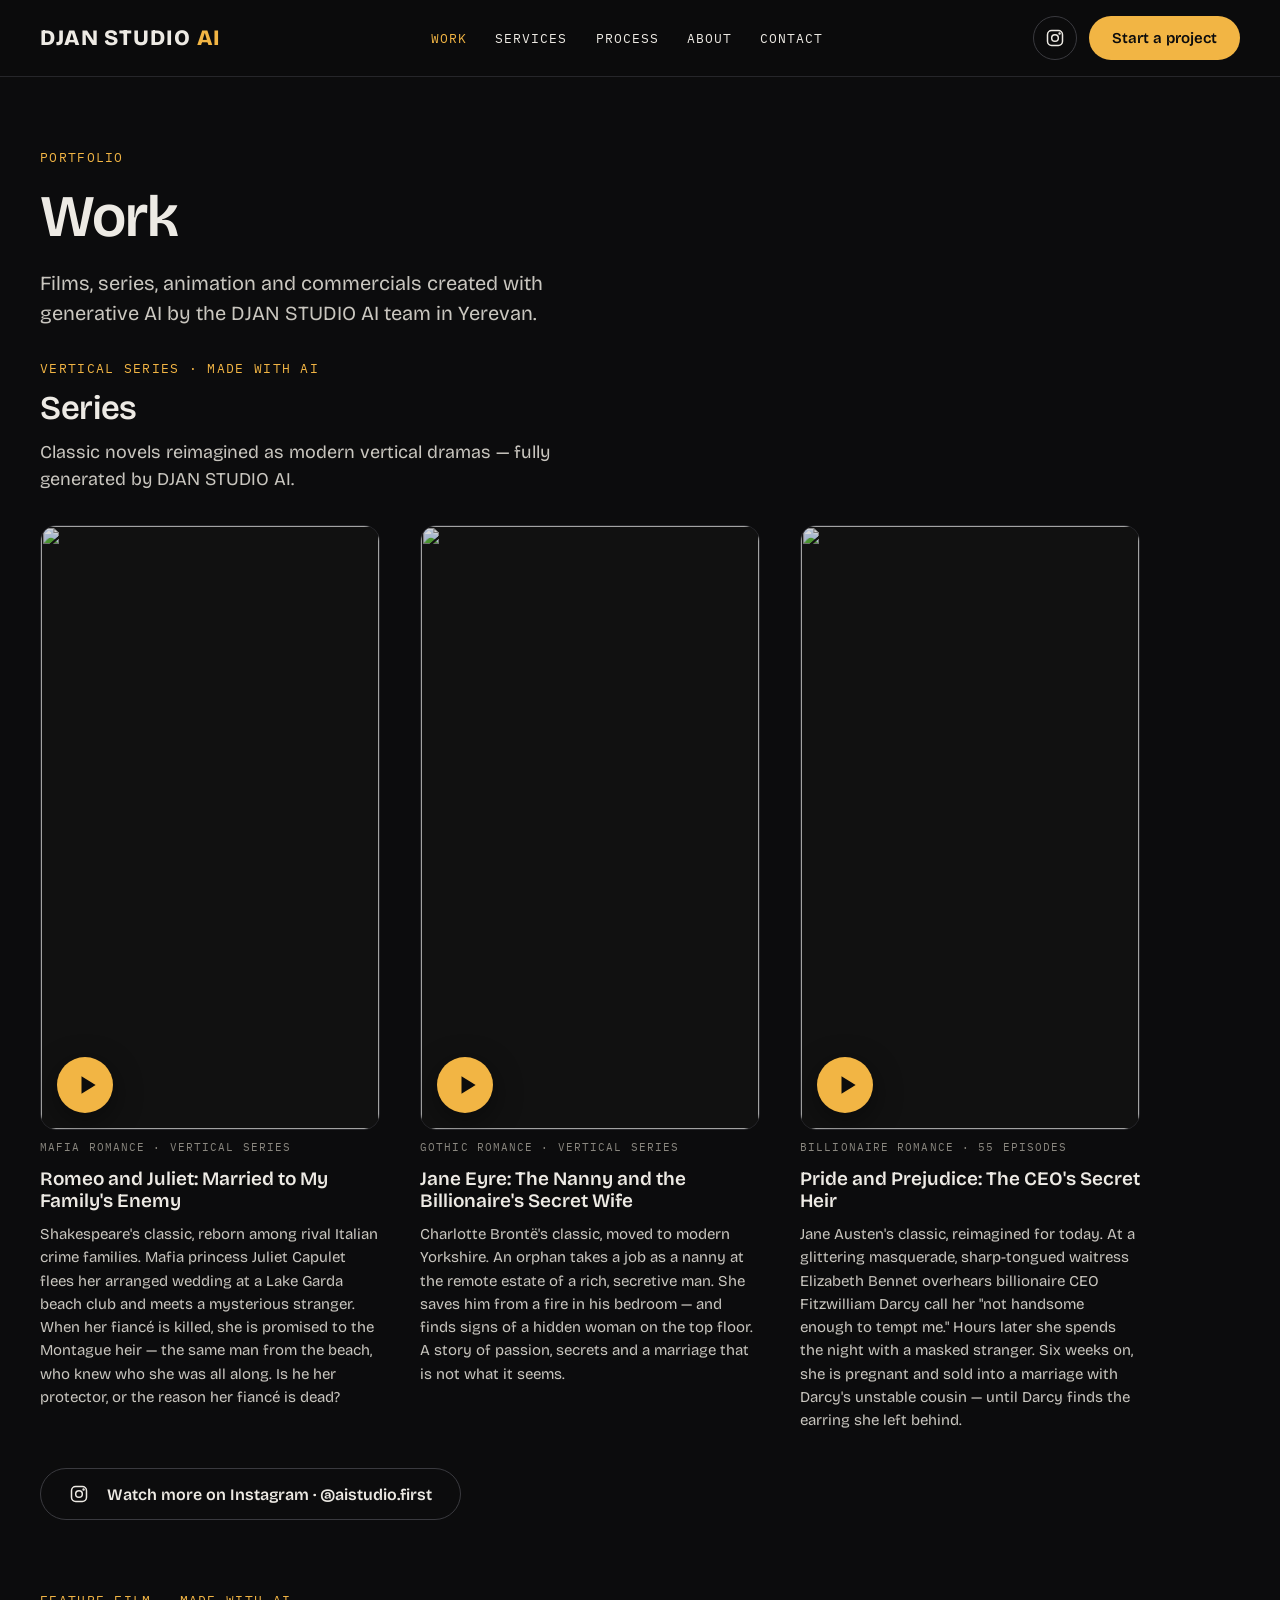
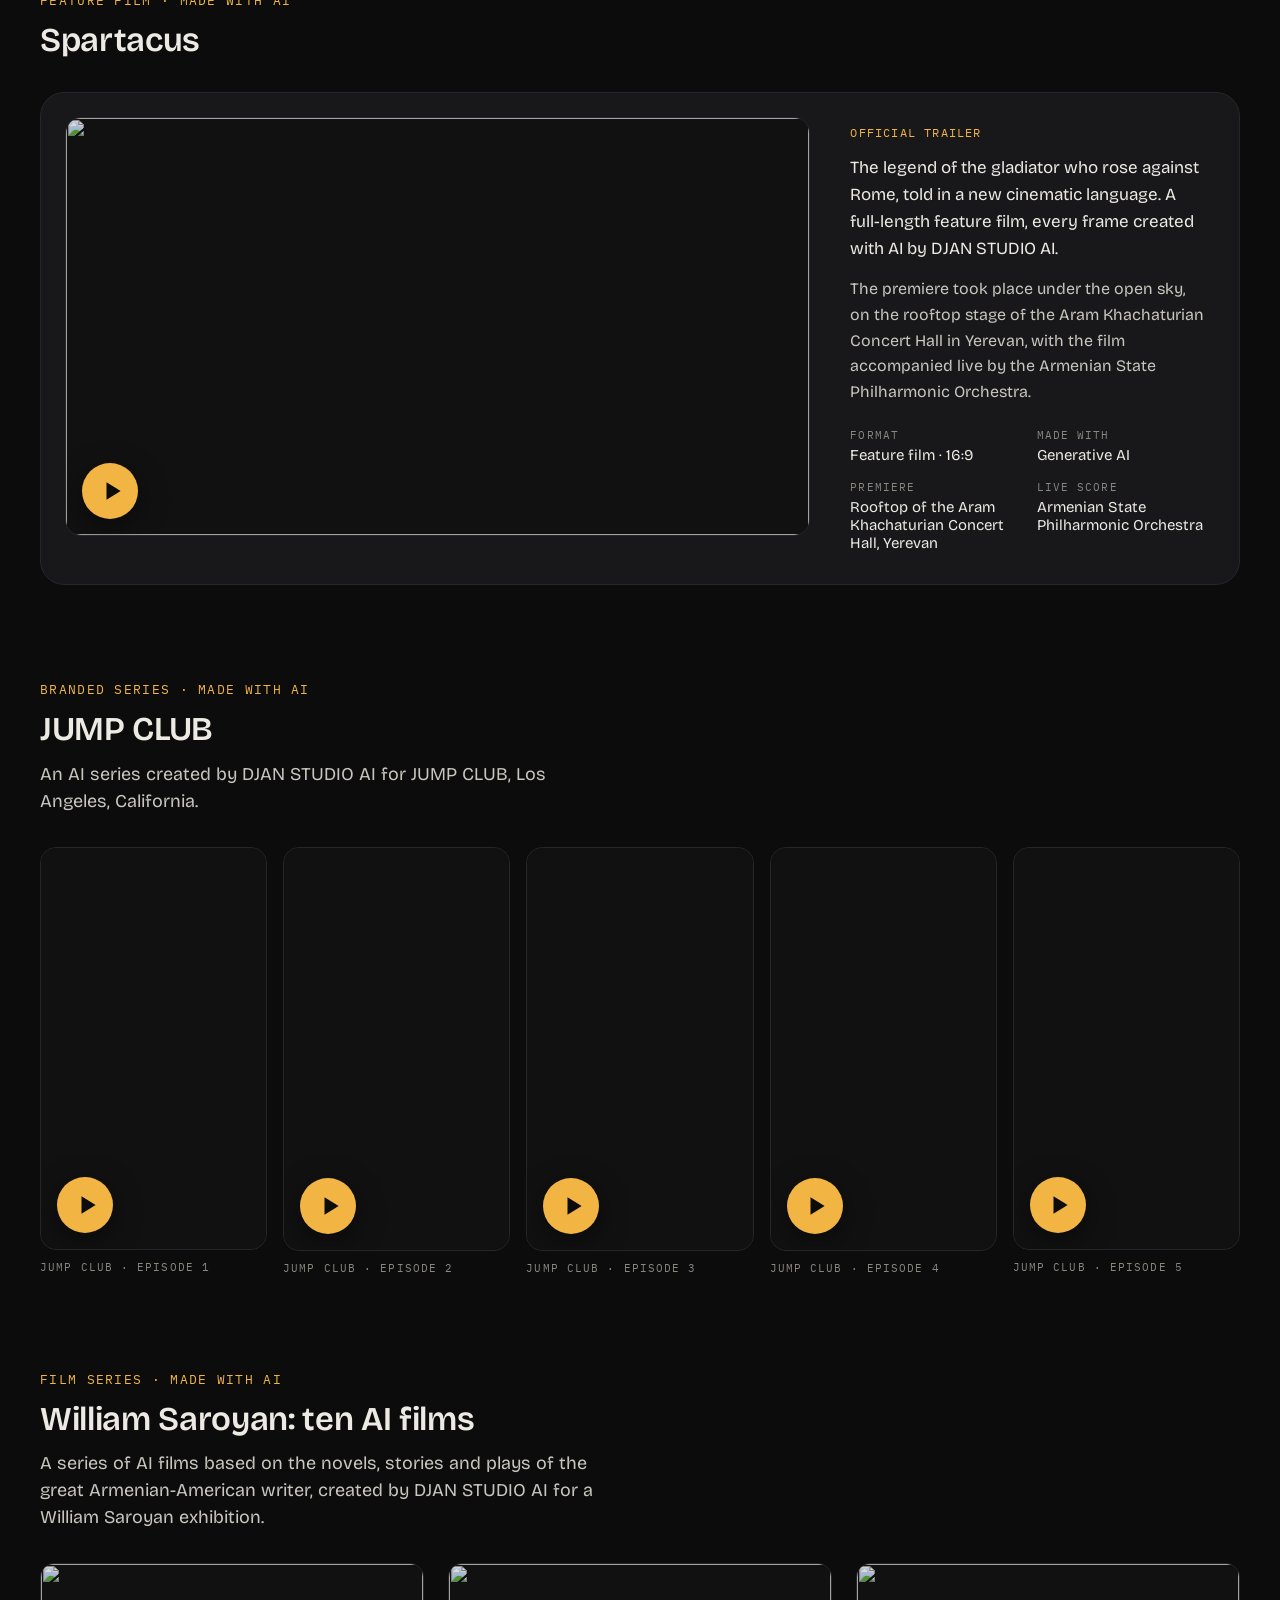
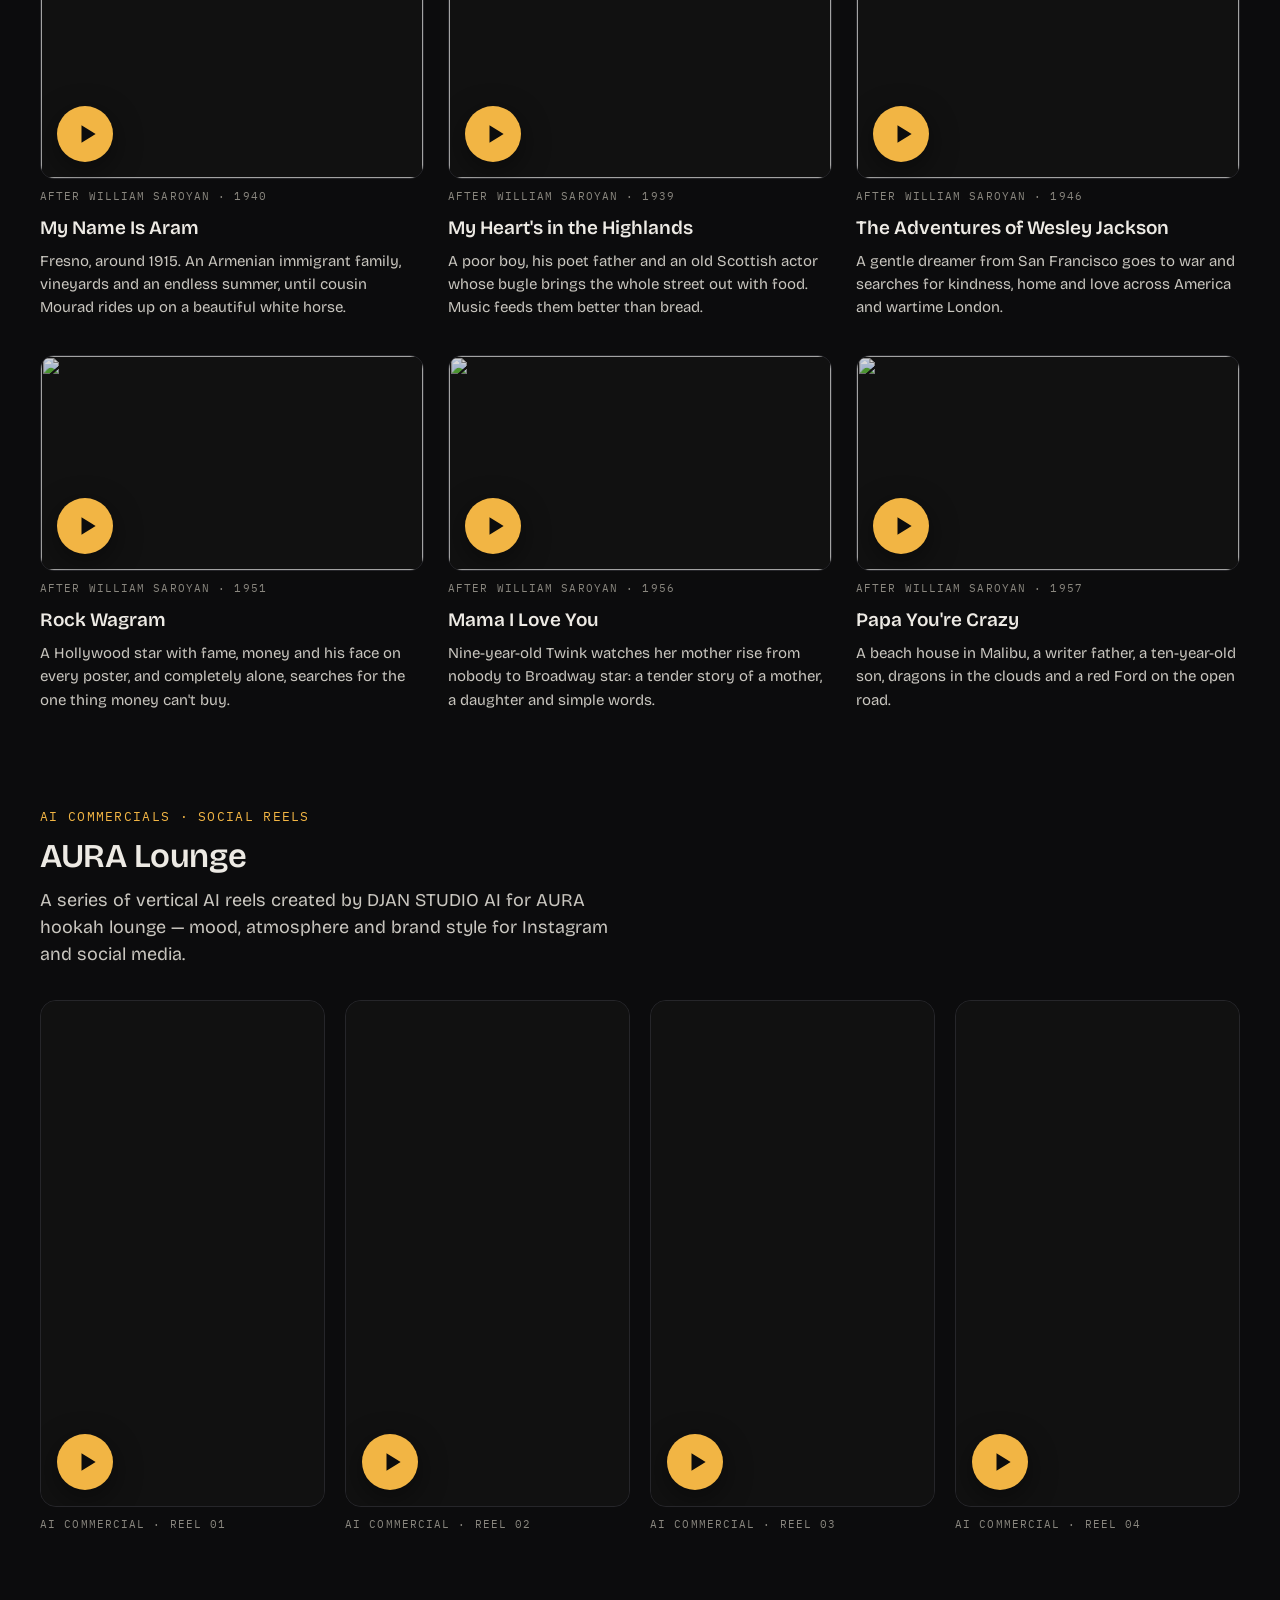
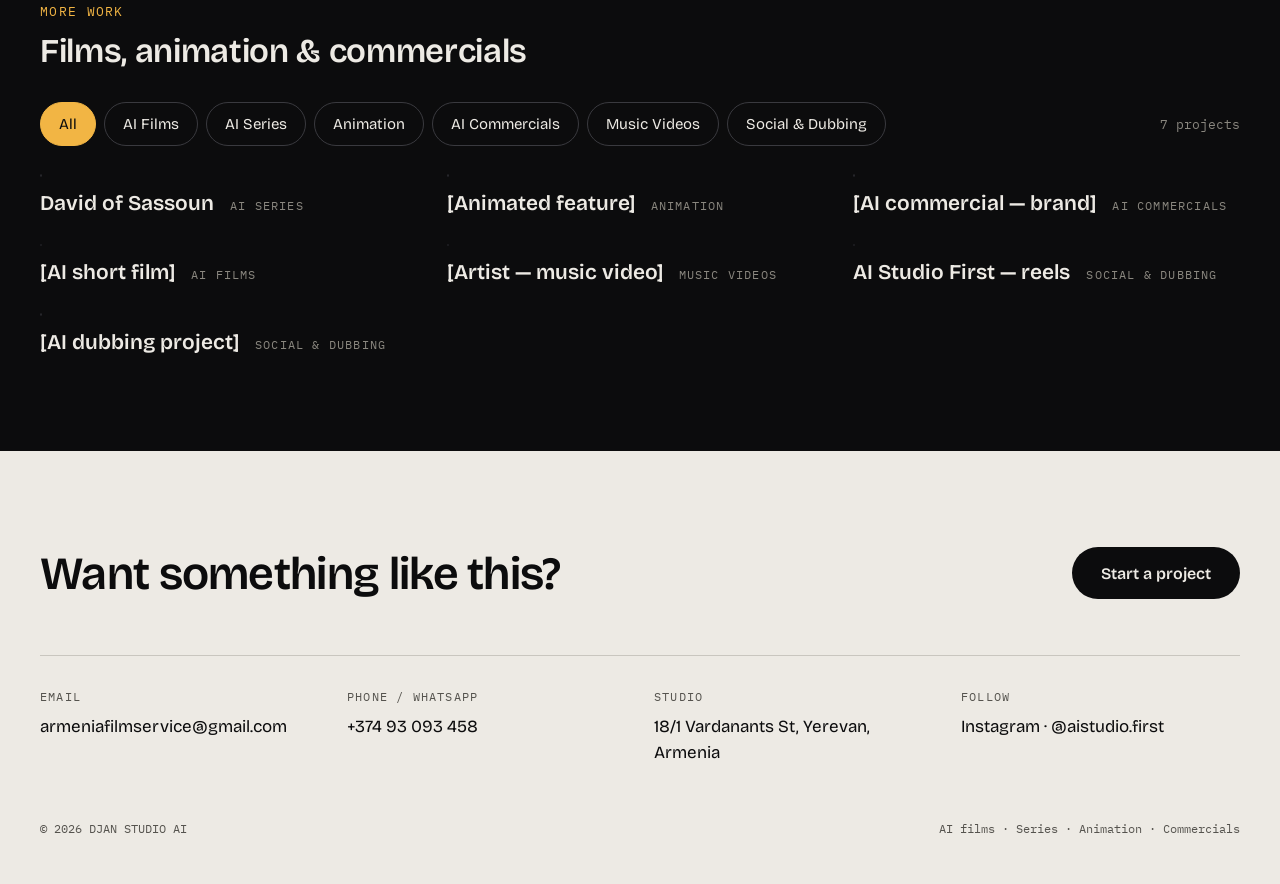
==== commit d50a76e2: "JUMP CLUB episodes: vertical 9:16 layout Co-Authored-By: Claude Opus 5.5 <noreply@anthropic.com> Cla" ====
--- a/ai-work.html
+++ b/ai-work.html
@@ -92,25 +92,25 @@
     <div class="mono acc" style="margin-bottom:12px">Branded series · Made with AI</div>
     <h2>JUMP CLUB</h2>
     <p class="lead" style="font-size:18px;margin:12px 0 32px">An AI series created by DJAN STUDIO AI for JUMP CLUB, Los Angeles, California.</p>
-    <div class="films">
-      <article class="film">
-        <div class="film-video"><button type="button" class="yt" data-src="https://drive.google.com/file/d/14cjPI3i3CLq1mVh7XMuAHbHFkgkhAiDq/preview" aria-label="Play: JUMP CLUB, episode 1"><img src="https://drive.google.com/thumbnail?id=14cjPI3i3CLq1mVh7XMuAHbHFkgkhAiDq&amp;sz=w1000" alt="" loading="lazy" onerror="this.style.display='none'"><span class="yt-play" aria-hidden="true"><svg width="22" height="22" viewBox="0 0 14 14"><path d="M3.5 1.5v11l9-5.5z" fill="currentColor"/></svg></span></button></div>
+    <div class="shorts jump">
+      <article class="short">
+        <div class="short-video"><button type="button" class="yt" data-src="https://drive.google.com/file/d/14cjPI3i3CLq1mVh7XMuAHbHFkgkhAiDq/preview" aria-label="Play: JUMP CLUB, episode 1"><img src="https://drive.google.com/thumbnail?id=14cjPI3i3CLq1mVh7XMuAHbHFkgkhAiDq&amp;sz=w1000" alt="" loading="lazy" onerror="this.style.display='none'"><span class="yt-play" aria-hidden="true"><svg width="22" height="22" viewBox="0 0 14 14"><path d="M3.5 1.5v11l9-5.5z" fill="currentColor"/></svg></span></button></div>
         <div class="mono dim" style="font-size:11px">JUMP CLUB · Episode 1</div>
       </article>
-      <article class="film">
-        <div class="film-video"><button type="button" class="yt" data-src="https://drive.google.com/file/d/1PBr55ShlxTzI5jSrKnWVuM-HMRBtyWmY/preview" aria-label="Play: JUMP CLUB, episode 2"><img src="https://drive.google.com/thumbnail?id=1PBr55ShlxTzI5jSrKnWVuM-HMRBtyWmY&amp;sz=w1000" alt="" loading="lazy" onerror="this.style.display='none'"><span class="yt-play" aria-hidden="true"><svg width="22" height="22" viewBox="0 0 14 14"><path d="M3.5 1.5v11l9-5.5z" fill="currentColor"/></svg></span></button></div>
+      <article class="short">
+        <div class="short-video"><button type="button" class="yt" data-src="https://drive.google.com/file/d/1PBr55ShlxTzI5jSrKnWVuM-HMRBtyWmY/preview" aria-label="Play: JUMP CLUB, episode 2"><img src="https://drive.google.com/thumbnail?id=1PBr55ShlxTzI5jSrKnWVuM-HMRBtyWmY&amp;sz=w1000" alt="" loading="lazy" onerror="this.style.display='none'"><span class="yt-play" aria-hidden="true"><svg width="22" height="22" viewBox="0 0 14 14"><path d="M3.5 1.5v11l9-5.5z" fill="currentColor"/></svg></span></button></div>
         <div class="mono dim" style="font-size:11px">JUMP CLUB · Episode 2</div>
       </article>
-      <article class="film">
-        <div class="film-video"><button type="button" class="yt" data-src="https://drive.google.com/file/d/1cNdxGvMCW0V32plv9Ianaa6Fe-6VRYWi/preview" aria-label="Play: JUMP CLUB, episode 3"><img src="https://drive.google.com/thumbnail?id=1cNdxGvMCW0V32plv9Ianaa6Fe-6VRYWi&amp;sz=w1000" alt="" loading="lazy" onerror="this.style.display='none'"><span class="yt-play" aria-hidden="true"><svg width="22" height="22" viewBox="0 0 14 14"><path d="M3.5 1.5v11l9-5.5z" fill="currentColor"/></svg></span></button></div>
+      <article class="short">
+        <div class="short-video"><button type="button" class="yt" data-src="https://drive.google.com/file/d/1cNdxGvMCW0V32plv9Ianaa6Fe-6VRYWi/preview" aria-label="Play: JUMP CLUB, episode 3"><img src="https://drive.google.com/thumbnail?id=1cNdxGvMCW0V32plv9Ianaa6Fe-6VRYWi&amp;sz=w1000" alt="" loading="lazy" onerror="this.style.display='none'"><span class="yt-play" aria-hidden="true"><svg width="22" height="22" viewBox="0 0 14 14"><path d="M3.5 1.5v11l9-5.5z" fill="currentColor"/></svg></span></button></div>
         <div class="mono dim" style="font-size:11px">JUMP CLUB · Episode 3</div>
       </article>
-      <article class="film">
-        <div class="film-video"><button type="button" class="yt" data-src="https://drive.google.com/file/d/1upABLTuL_e45i_rURd8WrXhOx7gLokOc/preview" aria-label="Play: JUMP CLUB, episode 4"><img src="https://drive.google.com/thumbnail?id=1upABLTuL_e45i_rURd8WrXhOx7gLokOc&amp;sz=w1000" alt="" loading="lazy" onerror="this.style.display='none'"><span class="yt-play" aria-hidden="true"><svg width="22" height="22" viewBox="0 0 14 14"><path d="M3.5 1.5v11l9-5.5z" fill="currentColor"/></svg></span></button></div>
+      <article class="short">
+        <div class="short-video"><button type="button" class="yt" data-src="https://drive.google.com/file/d/1upABLTuL_e45i_rURd8WrXhOx7gLokOc/preview" aria-label="Play: JUMP CLUB, episode 4"><img src="https://drive.google.com/thumbnail?id=1upABLTuL_e45i_rURd8WrXhOx7gLokOc&amp;sz=w1000" alt="" loading="lazy" onerror="this.style.display='none'"><span class="yt-play" aria-hidden="true"><svg width="22" height="22" viewBox="0 0 14 14"><path d="M3.5 1.5v11l9-5.5z" fill="currentColor"/></svg></span></button></div>
         <div class="mono dim" style="font-size:11px">JUMP CLUB · Episode 4</div>
       </article>
-      <article class="film">
-        <div class="film-video"><button type="button" class="yt" data-src="https://drive.google.com/file/d/1rjeq1HTT_vvMVyBNJnv3rzpc_tkIz9_5/preview" aria-label="Play: JUMP CLUB, episode 5"><img src="https://drive.google.com/thumbnail?id=1rjeq1HTT_vvMVyBNJnv3rzpc_tkIz9_5&amp;sz=w1000" alt="" loading="lazy" onerror="this.style.display='none'"><span class="yt-play" aria-hidden="true"><svg width="22" height="22" viewBox="0 0 14 14"><path d="M3.5 1.5v11l9-5.5z" fill="currentColor"/></svg></span></button></div>
+      <article class="short">
+        <div class="short-video"><button type="button" class="yt" data-src="https://drive.google.com/file/d/1rjeq1HTT_vvMVyBNJnv3rzpc_tkIz9_5/preview" aria-label="Play: JUMP CLUB, episode 5"><img src="https://drive.google.com/thumbnail?id=1rjeq1HTT_vvMVyBNJnv3rzpc_tkIz9_5&amp;sz=w1000" alt="" loading="lazy" onerror="this.style.display='none'"><span class="yt-play" aria-hidden="true"><svg width="22" height="22" viewBox="0 0 14 14"><path d="M3.5 1.5v11l9-5.5z" fill="currentColor"/></svg></span></button></div>
         <div class="mono dim" style="font-size:11px">JUMP CLUB · Episode 5</div>
       </article>
     </div>
--- a/styles.css
+++ b/styles.css
@@ -225,3 +225,8 @@
 .shorts.aura{grid-template-columns:repeat(4,minmax(0,1fr));gap:20px}
 @media (max-width:1000px){.shorts.aura{grid-template-columns:repeat(2,minmax(0,1fr))}}
 @media (max-width:760px){.shorts.aura{grid-template-columns:repeat(2,minmax(0,1fr));gap:12px}.shorts.aura .short-video{max-width:none}}
+
+/* JUMP CLUB: 5 vertical episodes */
+.shorts.jump{grid-template-columns:repeat(5,minmax(0,1fr));gap:16px}
+@media (max-width:1000px){.shorts.jump{grid-template-columns:repeat(3,minmax(0,1fr))}}
+@media (max-width:760px){.shorts.jump{grid-template-columns:repeat(2,minmax(0,1fr));gap:12px}.shorts.jump .short-video{max-width:none}}
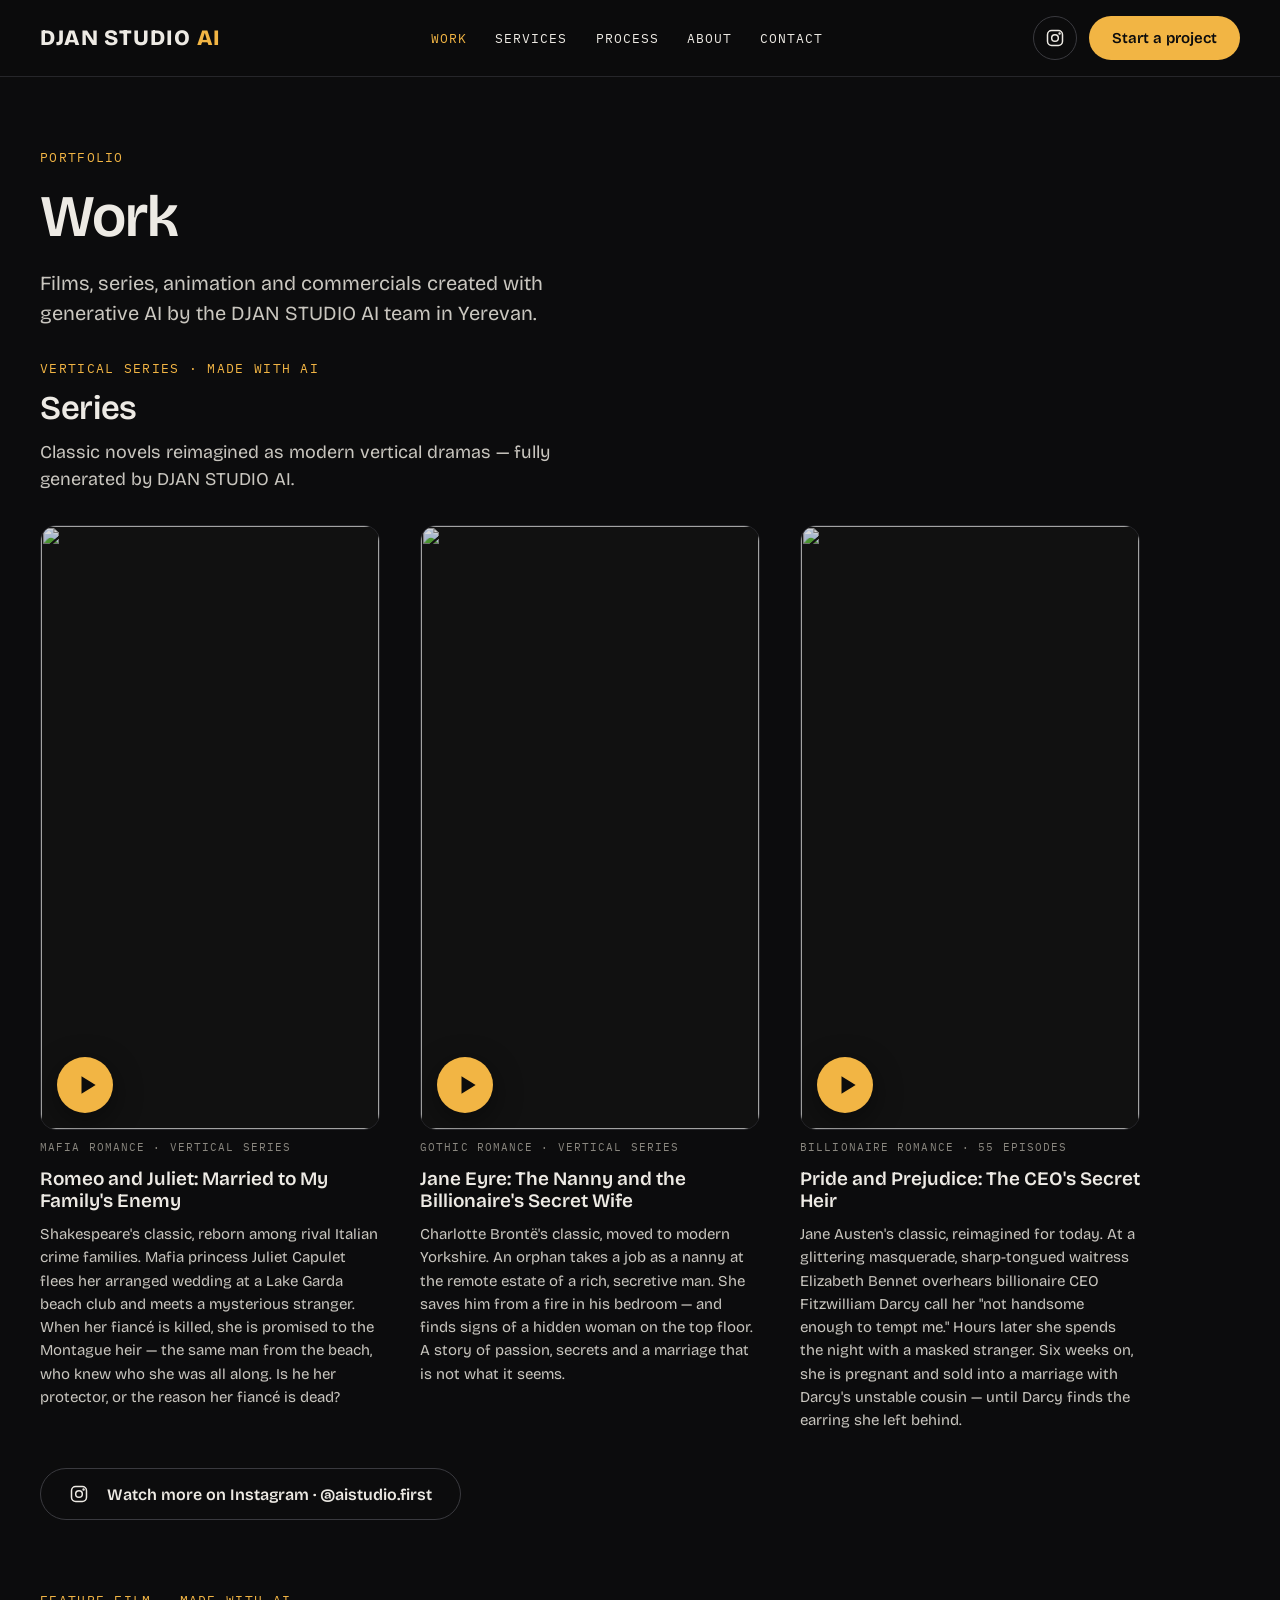
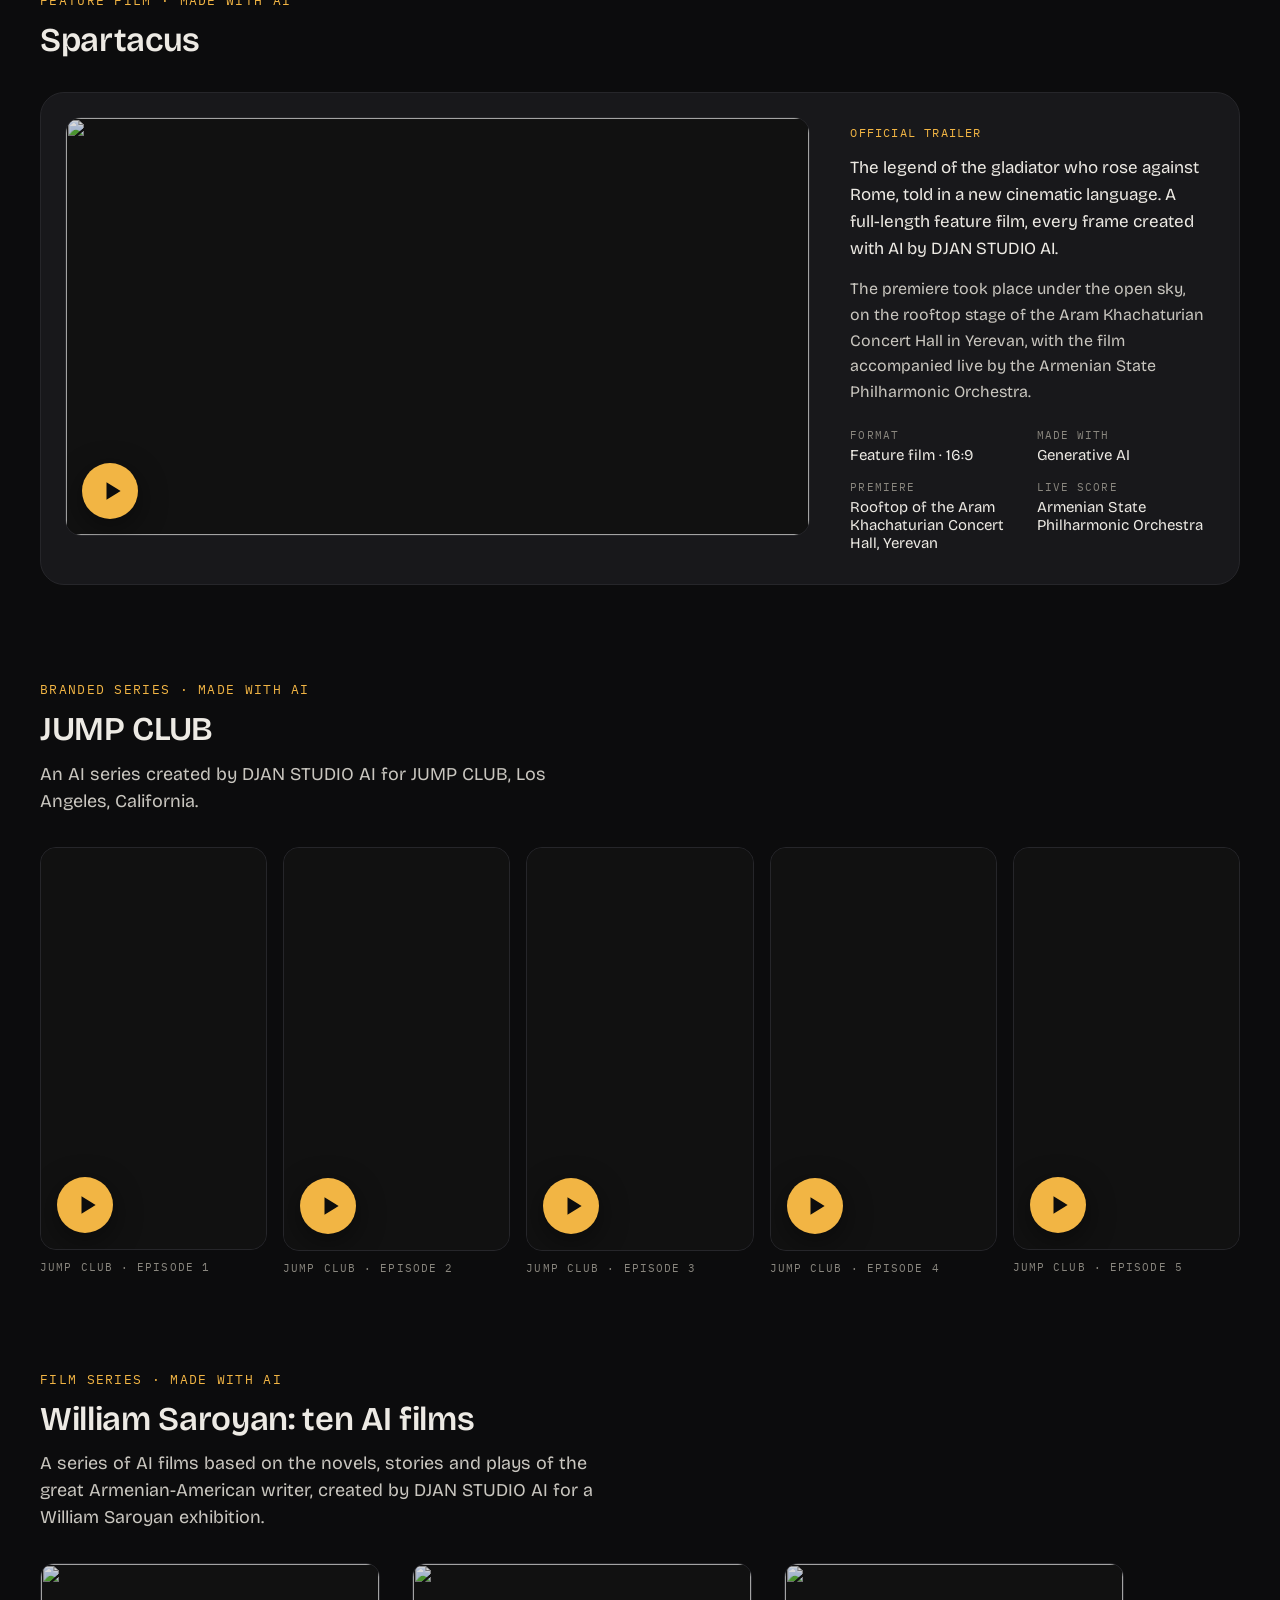
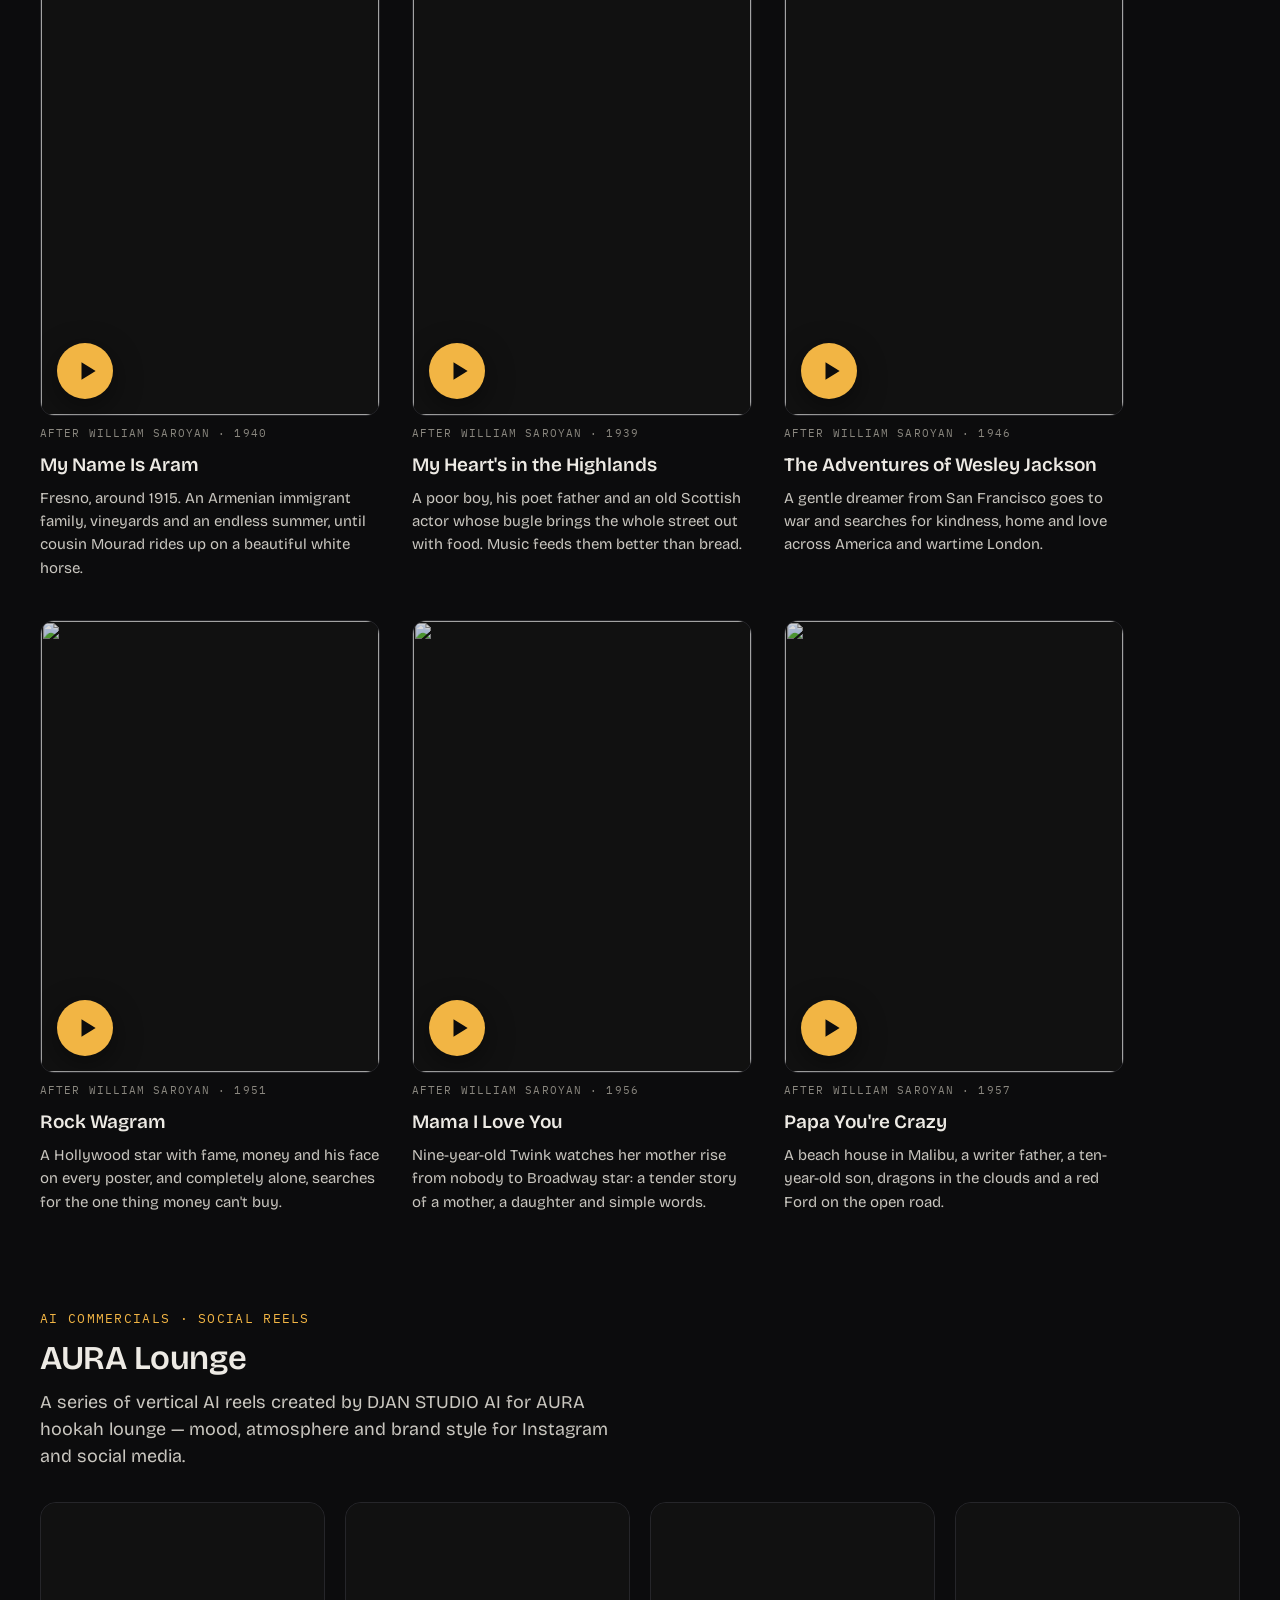
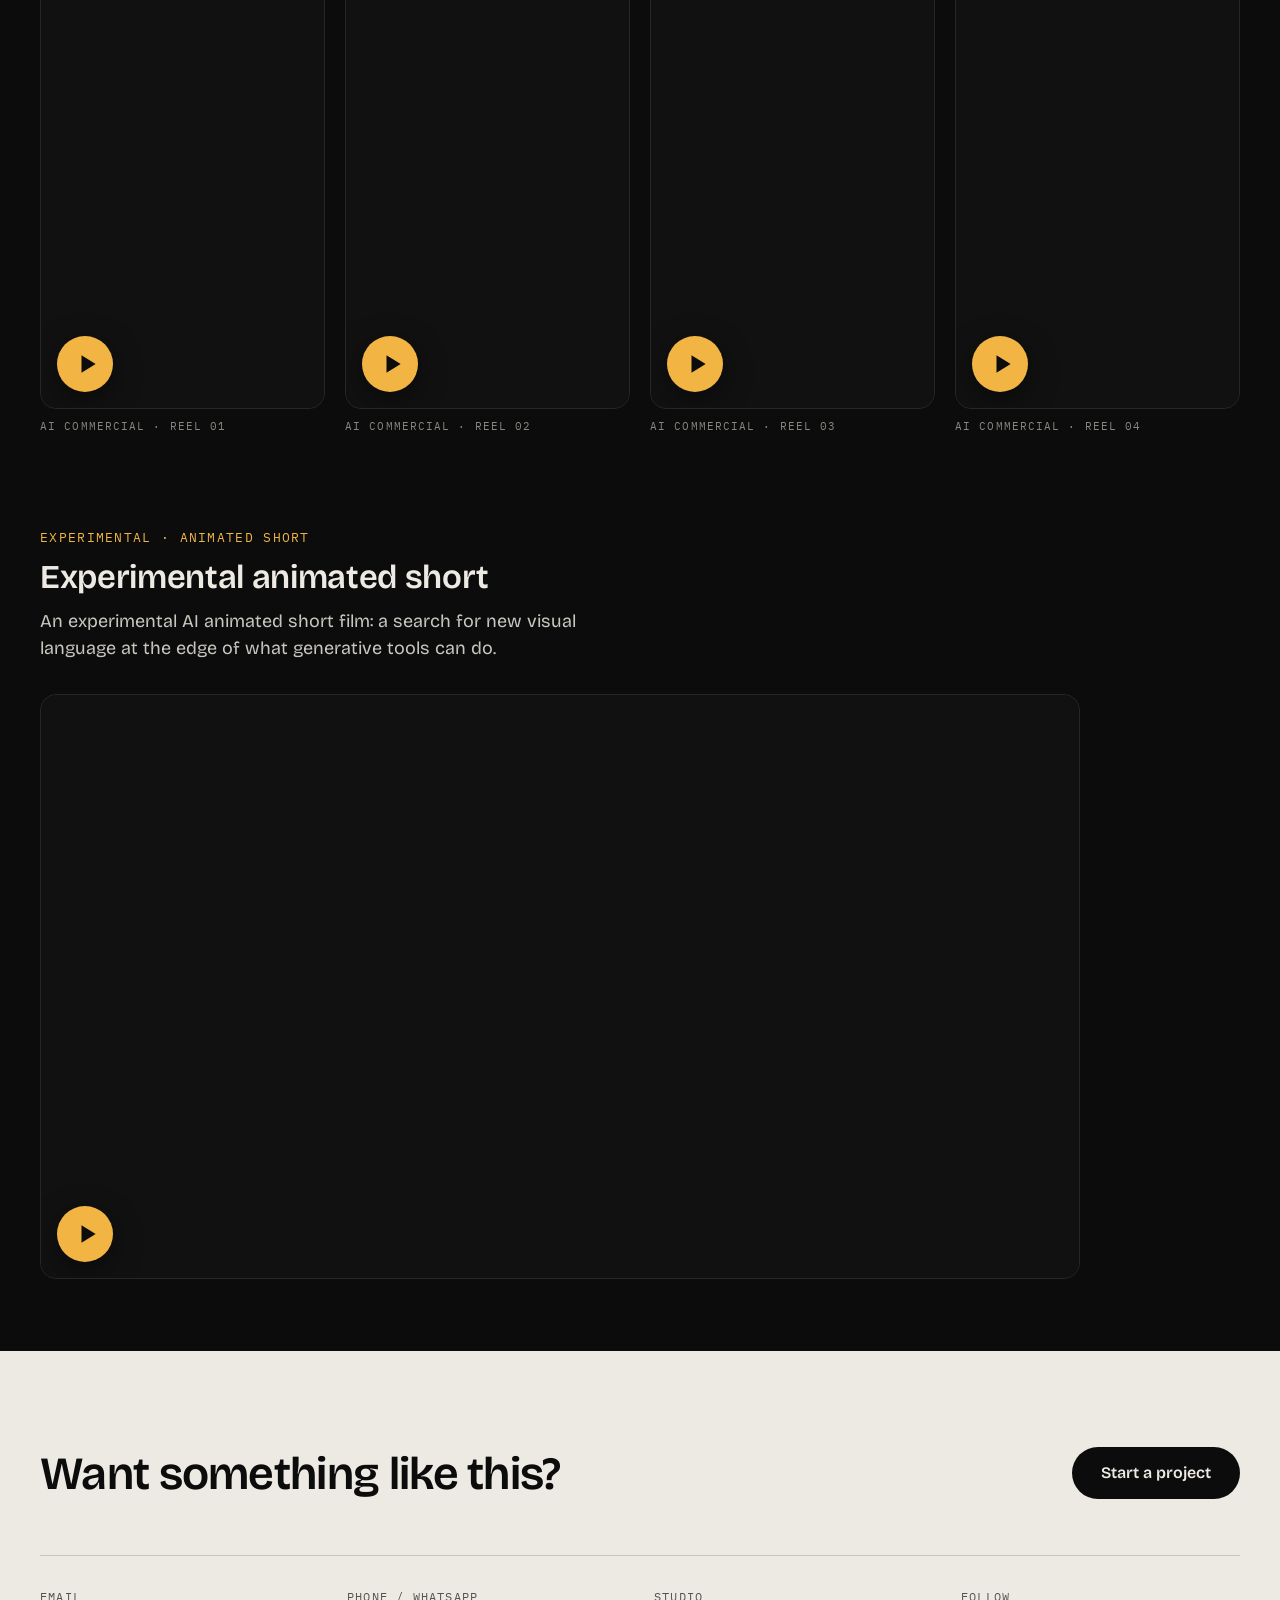
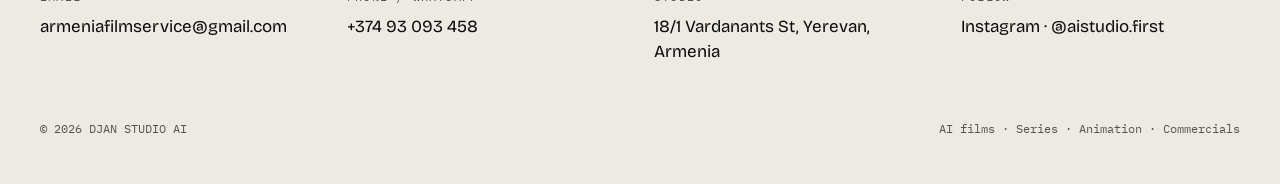
==== commit 5860991f: "Add experimental animated short at bottom; remove empty placeholders Removes the showreel placeholde" ====
--- a/ai-work.html
+++ b/ai-work.html
@@ -184,18 +184,13 @@
     </div>
   </section>
 
-  <section class="wrap" style="padding-bottom:32px">
-    <div class="mono acc" style="margin-bottom:12px">More work</div>
-    <h2>Films, animation &amp; commercials</h2>
-  </section>
-
-  <section class="wrap sec">
-    <div style="display:flex;flex-wrap:wrap;gap:16px;justify-content:space-between;align-items:center;margin-bottom:28px">
-      <div class="filters" id="filters" role="group" aria-label="Filter by category"></div>
-      <div class="mono dim" id="count" style="text-transform:none;letter-spacing:0"></div>
-    </div>
-    <div class="grid-port" id="portfolio-grid"></div>
-  </section>
+  <section class="wrap" id="experimental" style="padding-top:24px;padding-bottom:72px">
+    <div class="mono acc" style="margin-bottom:12px">Experimental · Animated short</div>
+    <h2>Experimental animated short</h2>
+    <p class="lead" style="font-size:18px;margin:12px 0 32px">An experimental AI animated short film: a search for new visual language at the edge of what generative tools can do.</p>
+    <div class="exp-video"><button type="button" class="yt" data-src="https://drive.google.com/file/d/1YaaK6i3TD5sTiO9tBLxhWWgEr3ypqkaG/preview" aria-label="Play: experimental animated short"><img src="https://drive.google.com/thumbnail?id=1YaaK6i3TD5sTiO9tBLxhWWgEr3ypqkaG&amp;sz=w1600" alt="" loading="lazy" onerror="this.style.display='none'"><span class="yt-play" aria-hidden="true"><svg width="22" height="22" viewBox="0 0 14 14"><path d="M3.5 1.5v11l9-5.5z" fill="currentColor"/></svg></span></button></div>
+  </section>
+
 </main>
 
 <section class="contact" id="contact">
--- a/styles.css
+++ b/styles.css
@@ -230,3 +230,13 @@
 .shorts.jump{grid-template-columns:repeat(5,minmax(0,1fr));gap:16px}
 @media (max-width:1000px){.shorts.jump{grid-template-columns:repeat(3,minmax(0,1fr))}}
 @media (max-width:760px){.shorts.jump{grid-template-columns:repeat(2,minmax(0,1fr));gap:12px}.shorts.jump .short-video{max-width:none}}
+
+/* Saroyan series: vertical 3:4 */
+#saroyan .film-video{aspect-ratio:3 / 4}
+#saroyan .films{grid-template-columns:repeat(3,minmax(0,340px));gap:40px 32px;justify-content:start}
+@media (max-width:1180px){#saroyan .films{grid-template-columns:repeat(3,minmax(0,1fr));gap:32px 20px}}
+@media (max-width:900px){#saroyan .films{grid-template-columns:repeat(2,minmax(0,1fr))}}
+@media (max-width:560px){#saroyan .films{grid-template-columns:1fr}#saroyan .film-video{max-width:420px;width:100%}}
+
+/* experimental short: one wide 16:9 film */
+.exp-video{position:relative;aspect-ratio:16 / 9;max-width:1040px;border-radius:16px;overflow:hidden;background:var(--card);border:1px solid var(--line)}
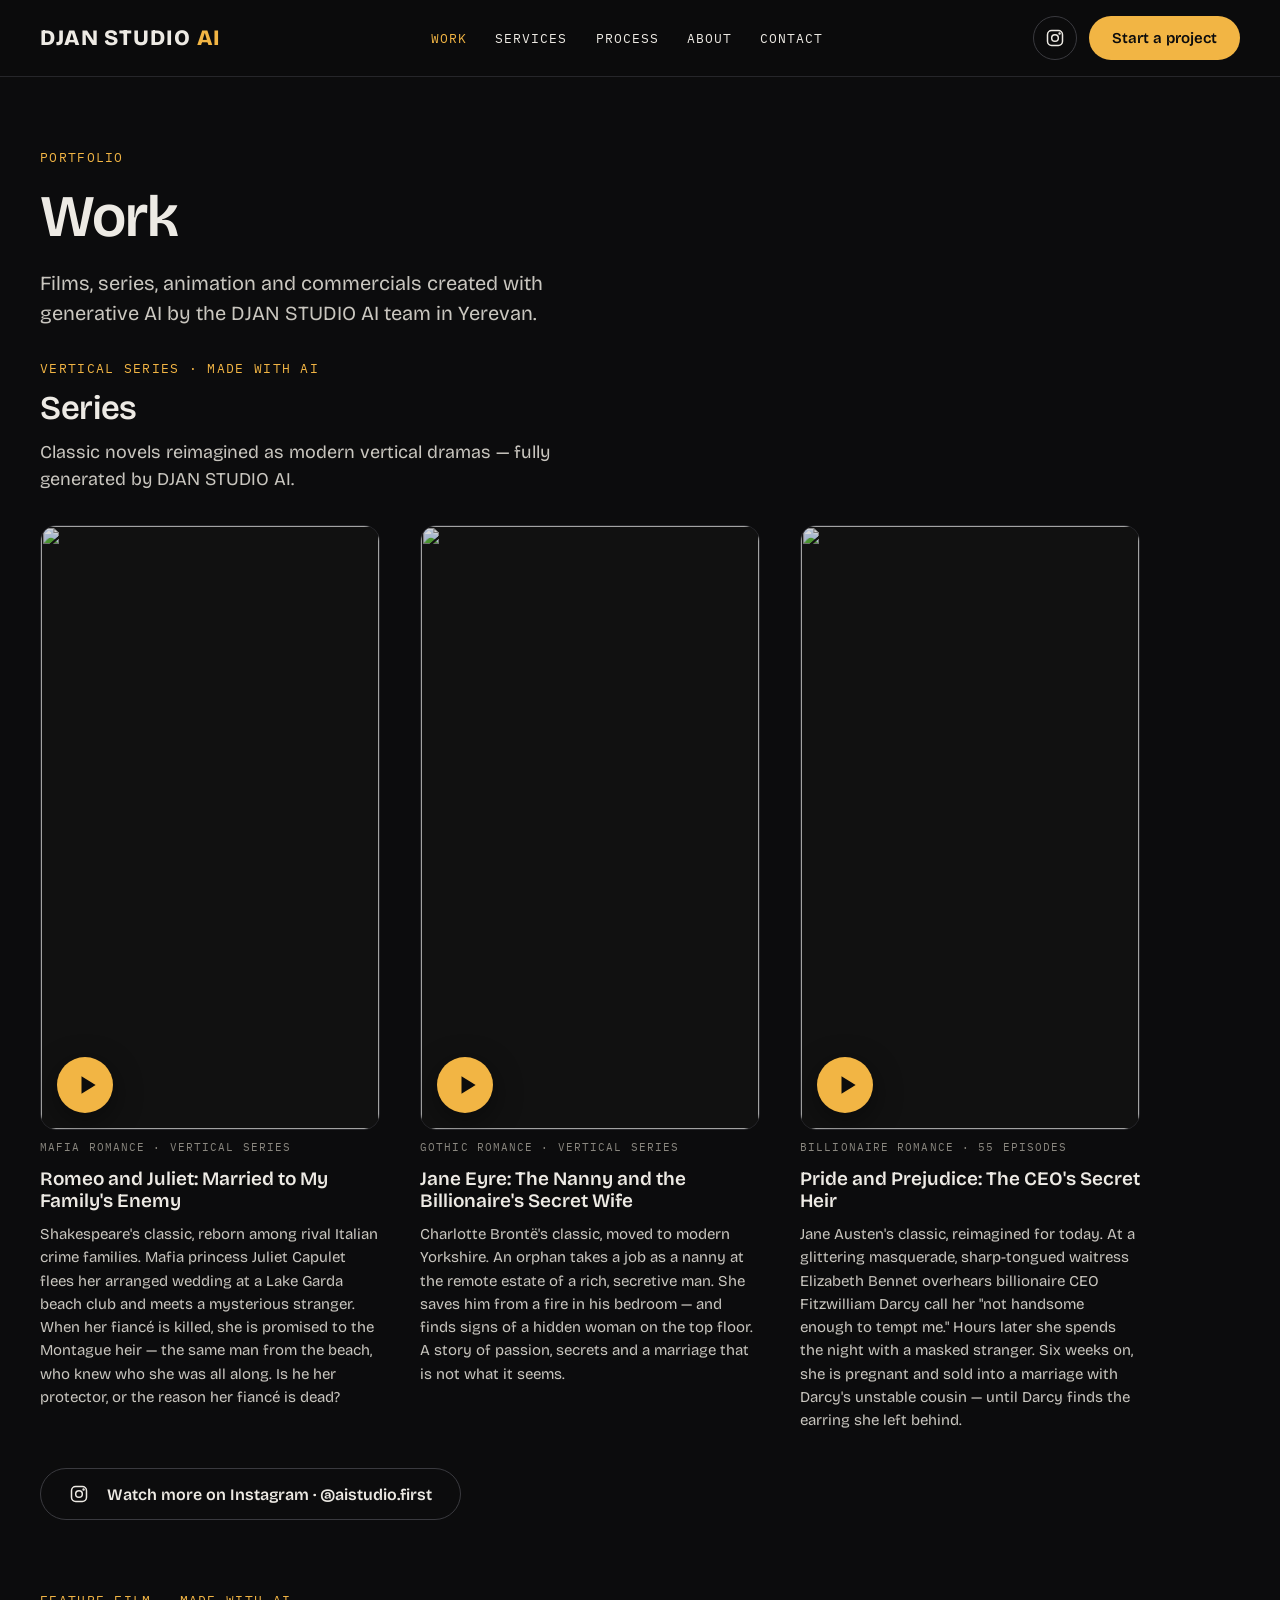
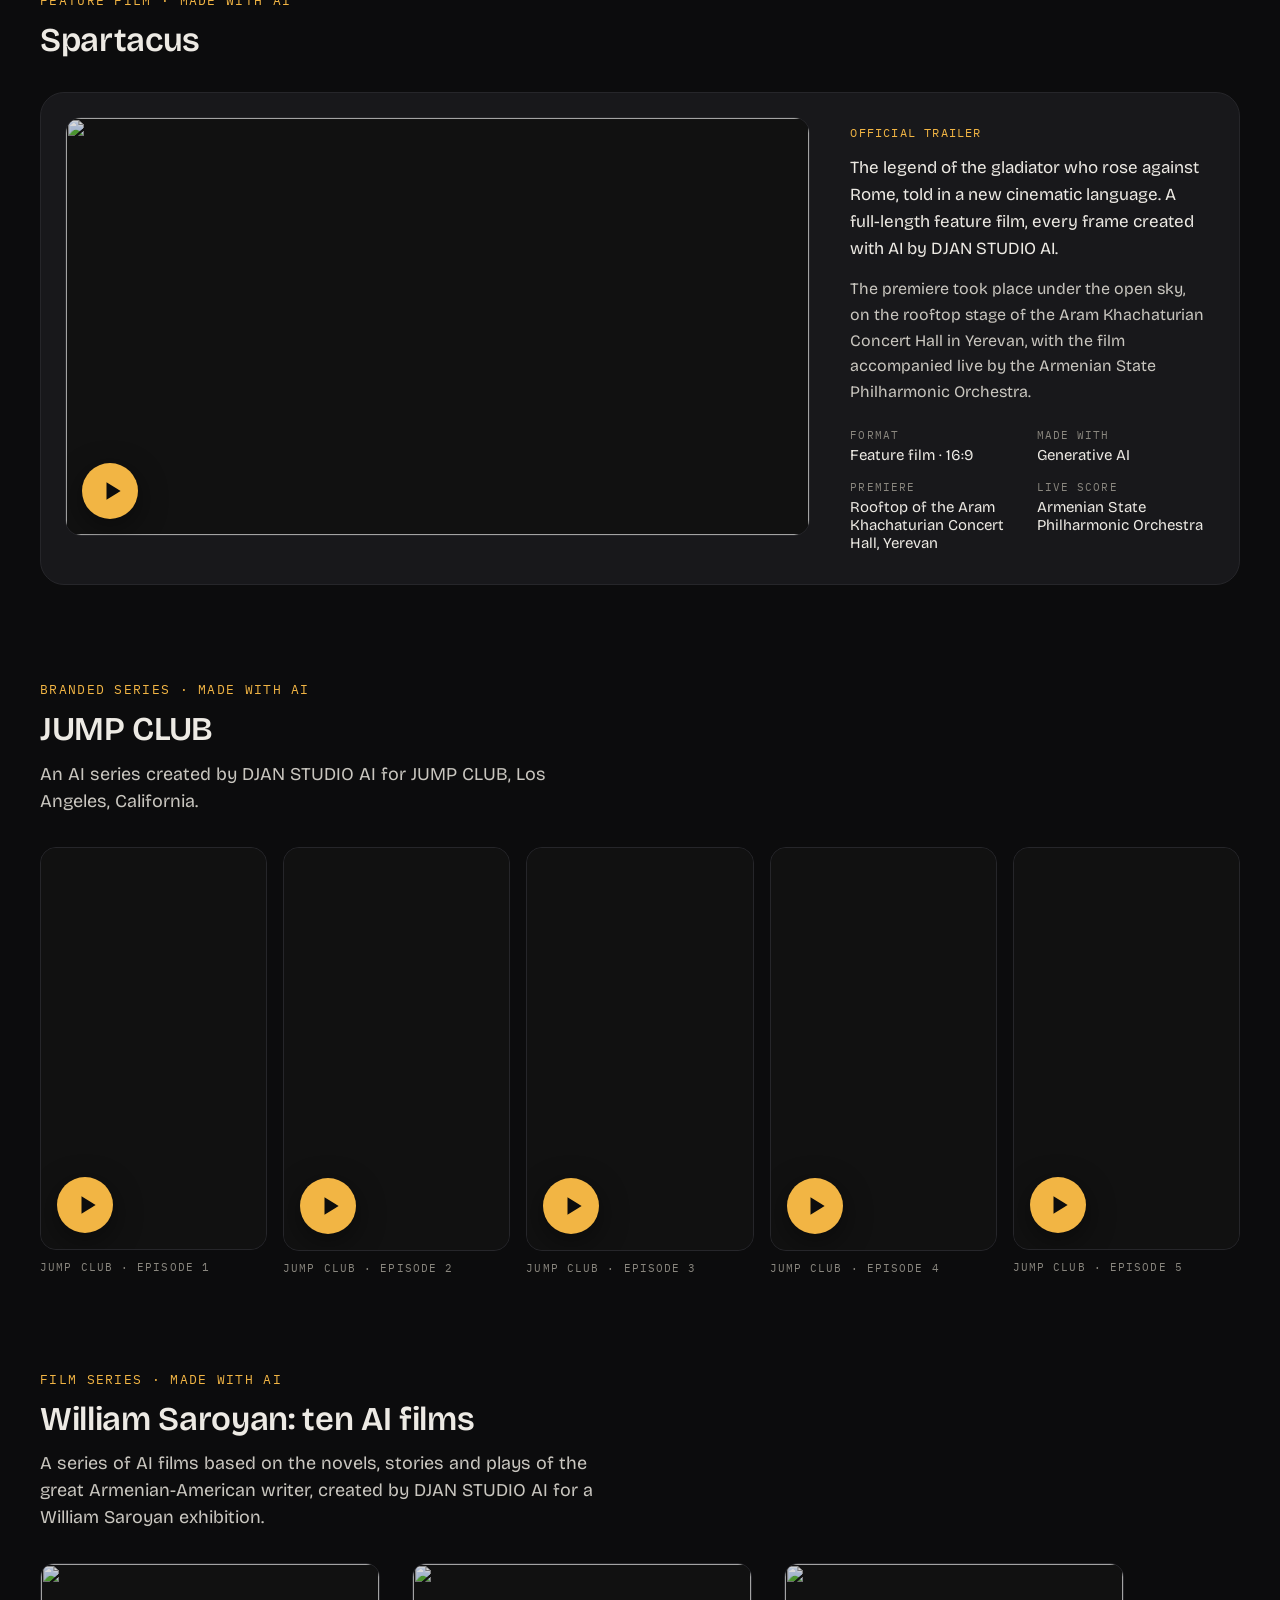
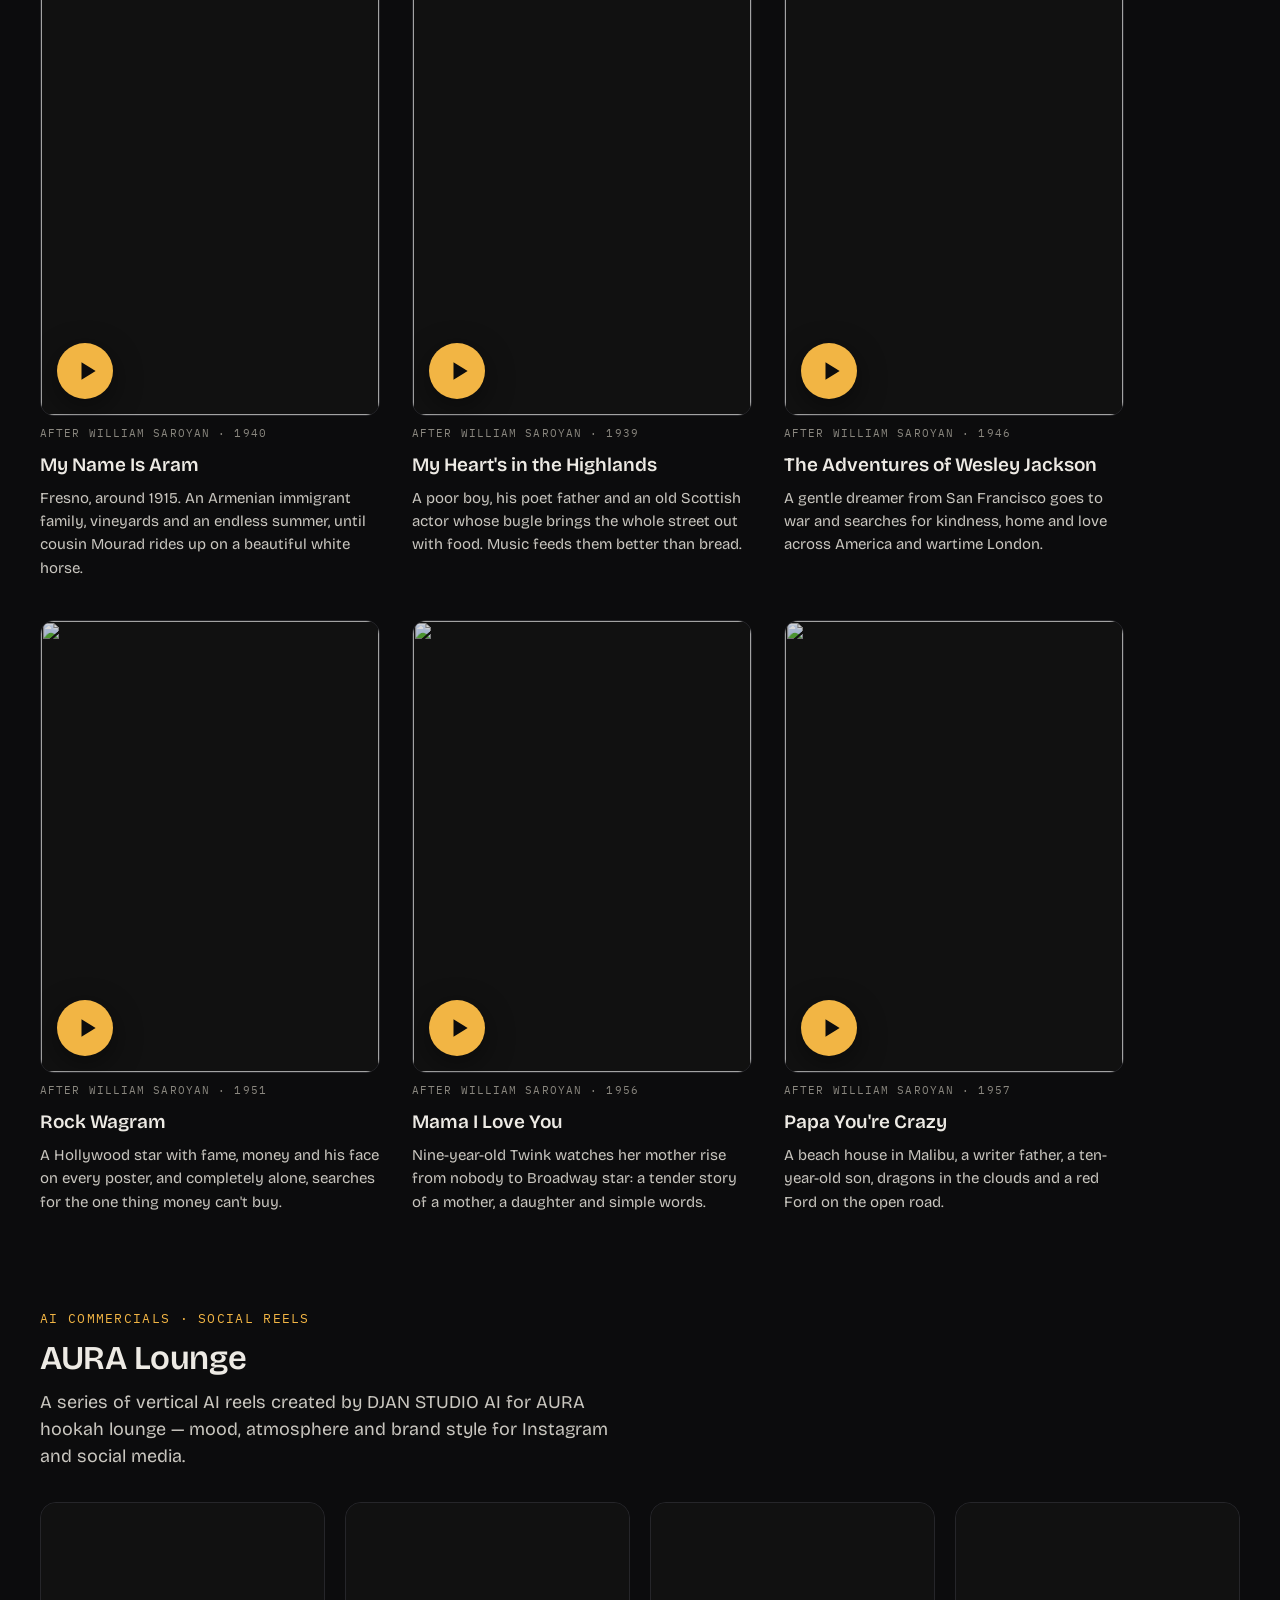
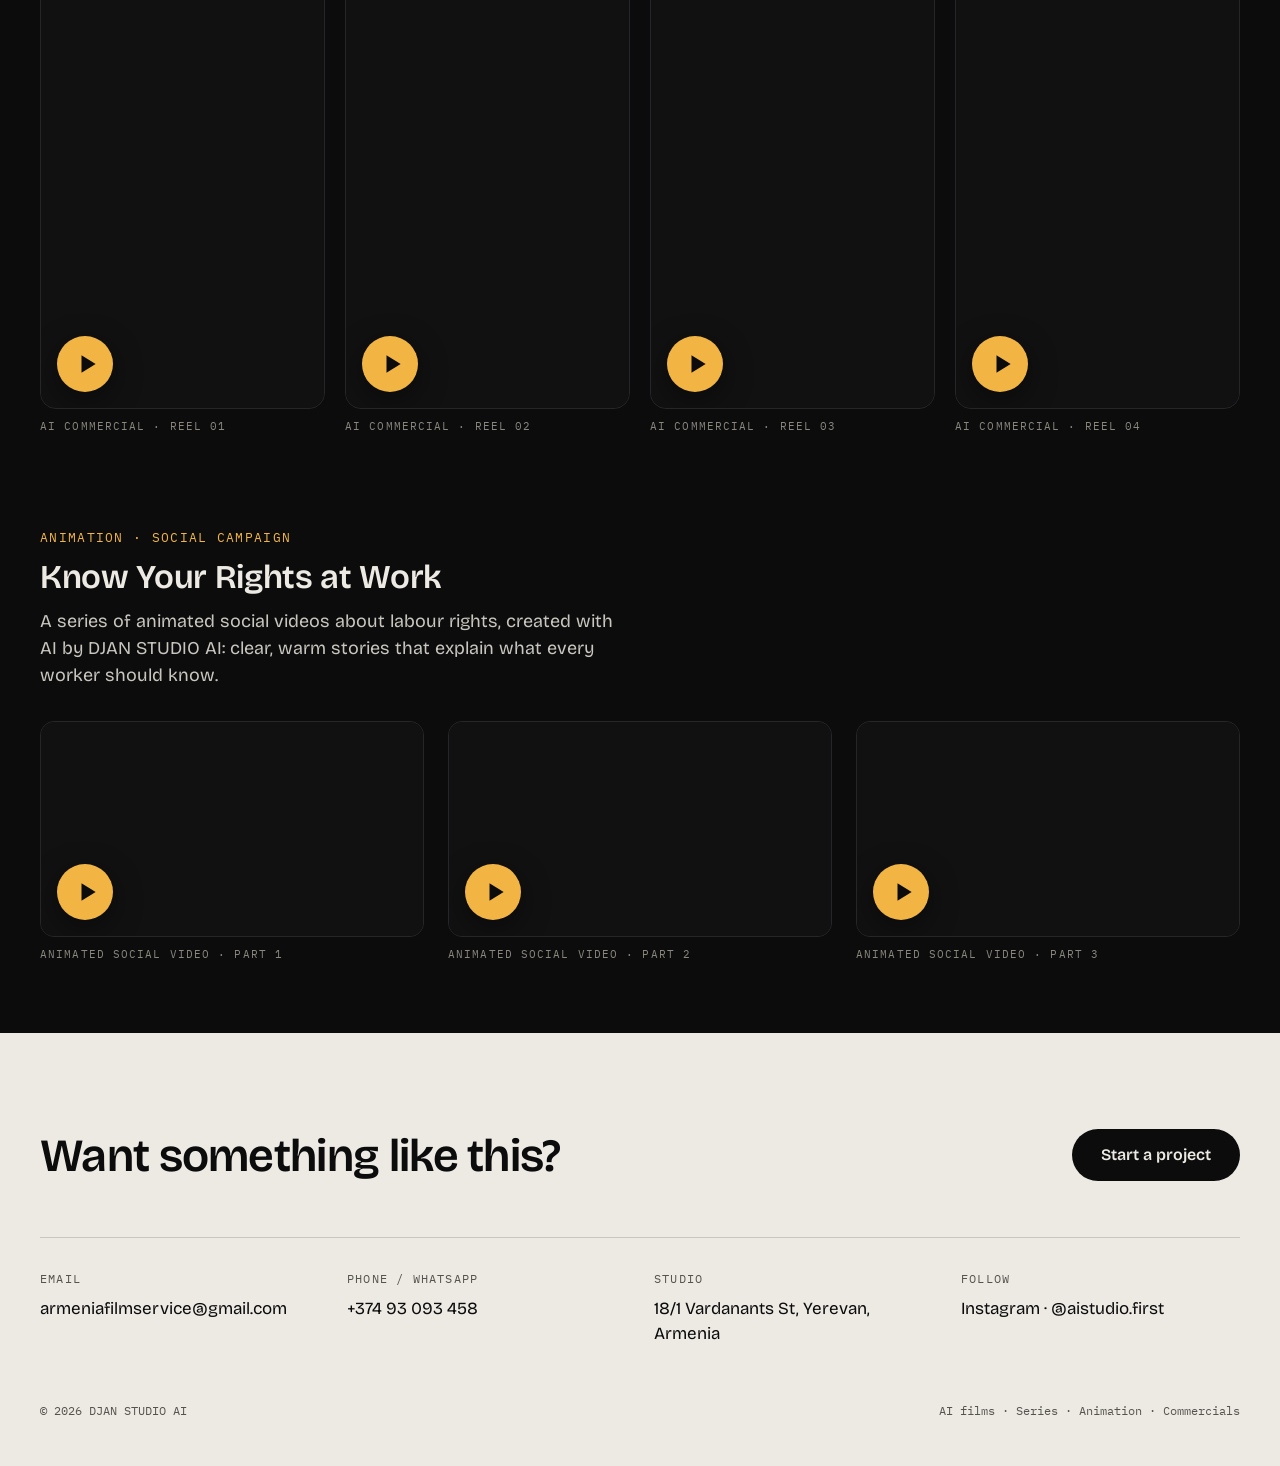
==== commit 7f7e06ad: "Animation series: Know Your Rights at Work (3 labour rights videos) All Google Drive videos now open" ====
--- a/ai-work.html
+++ b/ai-work.html
@@ -185,10 +185,23 @@
   </section>
 
   <section class="wrap" id="experimental" style="padding-top:24px;padding-bottom:72px">
-    <div class="mono acc" style="margin-bottom:12px">Experimental · Animated short</div>
-    <h2>Experimental animated short</h2>
-    <p class="lead" style="font-size:18px;margin:12px 0 32px">An experimental AI animated short film: a search for new visual language at the edge of what generative tools can do.</p>
-    <div class="exp-video"><button type="button" class="yt" data-src="https://drive.google.com/file/d/1YaaK6i3TD5sTiO9tBLxhWWgEr3ypqkaG/preview" aria-label="Play: experimental animated short"><img src="https://drive.google.com/thumbnail?id=1YaaK6i3TD5sTiO9tBLxhWWgEr3ypqkaG&amp;sz=w1600" alt="" loading="lazy" onerror="this.style.display='none'"><span class="yt-play" aria-hidden="true"><svg width="22" height="22" viewBox="0 0 14 14"><path d="M3.5 1.5v11l9-5.5z" fill="currentColor"/></svg></span></button></div>
+    <div class="mono acc" style="margin-bottom:12px">Animation · Social campaign</div>
+    <h2>Know Your Rights at Work</h2>
+    <p class="lead" style="font-size:18px;margin:12px 0 32px">A series of animated social videos about labour rights, created with AI by DJAN STUDIO AI: clear, warm stories that explain what every worker should know.</p>
+    <div class="films">
+      <article class="film">
+        <div class="film-video"><button type="button" class="yt" data-src="https://drive.google.com/file/d/1YaaK6i3TD5sTiO9tBLxhWWgEr3ypqkaG/preview" data-ratio="16 / 9" aria-label="Play: labour rights animation 1"><img src="https://drive.google.com/thumbnail?id=1YaaK6i3TD5sTiO9tBLxhWWgEr3ypqkaG&amp;sz=w1000" alt="" loading="lazy" onerror="this.style.display='none'"><span class="yt-play" aria-hidden="true"><svg width="22" height="22" viewBox="0 0 14 14"><path d="M3.5 1.5v11l9-5.5z" fill="currentColor"/></svg></span></button></div>
+        <div class="mono dim" style="font-size:11px">Animated social video · Part 1</div>
+      </article>
+      <article class="film">
+        <div class="film-video"><button type="button" class="yt" data-src="https://drive.google.com/file/d/11e6PKtWyY3GtrA2SSwyteyLh5YTJygTG/preview" data-ratio="16 / 9" aria-label="Play: labour rights animation 2"><img src="https://drive.google.com/thumbnail?id=11e6PKtWyY3GtrA2SSwyteyLh5YTJygTG&amp;sz=w1000" alt="" loading="lazy" onerror="this.style.display='none'"><span class="yt-play" aria-hidden="true"><svg width="22" height="22" viewBox="0 0 14 14"><path d="M3.5 1.5v11l9-5.5z" fill="currentColor"/></svg></span></button></div>
+        <div class="mono dim" style="font-size:11px">Animated social video · Part 2</div>
+      </article>
+      <article class="film">
+        <div class="film-video"><button type="button" class="yt" data-src="https://drive.google.com/file/d/1HlE2-vpW0eWM6ZfB5xlvVZwvd4hYysoA/preview" data-ratio="16 / 9" aria-label="Play: labour rights animation 3"><img src="https://drive.google.com/thumbnail?id=1HlE2-vpW0eWM6ZfB5xlvVZwvd4hYysoA&amp;sz=w1000" alt="" loading="lazy" onerror="this.style.display='none'"><span class="yt-play" aria-hidden="true"><svg width="22" height="22" viewBox="0 0 14 14"><path d="M3.5 1.5v11l9-5.5z" fill="currentColor"/></svg></span></button></div>
+        <div class="mono dim" style="font-size:11px">Animated social video · Part 3</div>
+      </article>
+    </div>
   </section>
 
 </main>
--- a/styles.css
+++ b/styles.css
@@ -240,3 +240,11 @@
 
 /* experimental short: one wide 16:9 film */
 .exp-video{position:relative;aspect-ratio:16 / 9;max-width:1040px;border-radius:16px;overflow:hidden;background:var(--card);border:1px solid var(--line)}
+
+/* lightbox for vertical Drive videos */
+.vbox{position:fixed;inset:0;z-index:60;background:rgba(8,8,9,.92);display:none;align-items:center;justify-content:center;padding:16px}
+.vbox.open{display:flex}
+.vbox-inner{position:relative;display:flex;flex-direction:column;align-items:flex-end;gap:12px}
+.vbox-frame{position:relative;height:min(84vh,calc((100vw - 32px) * 16 / 9));aspect-ratio:9 / 16;max-width:calc(100vw - 32px);border-radius:14px;overflow:hidden;background:#000}
+.vbox-frame iframe{position:absolute;inset:0;width:100%;height:100%;border:0}
+.vbox.wide .vbox-frame{height:auto;width:min(1100px,calc(100vw - 32px),calc(84vh * 16 / 9))}
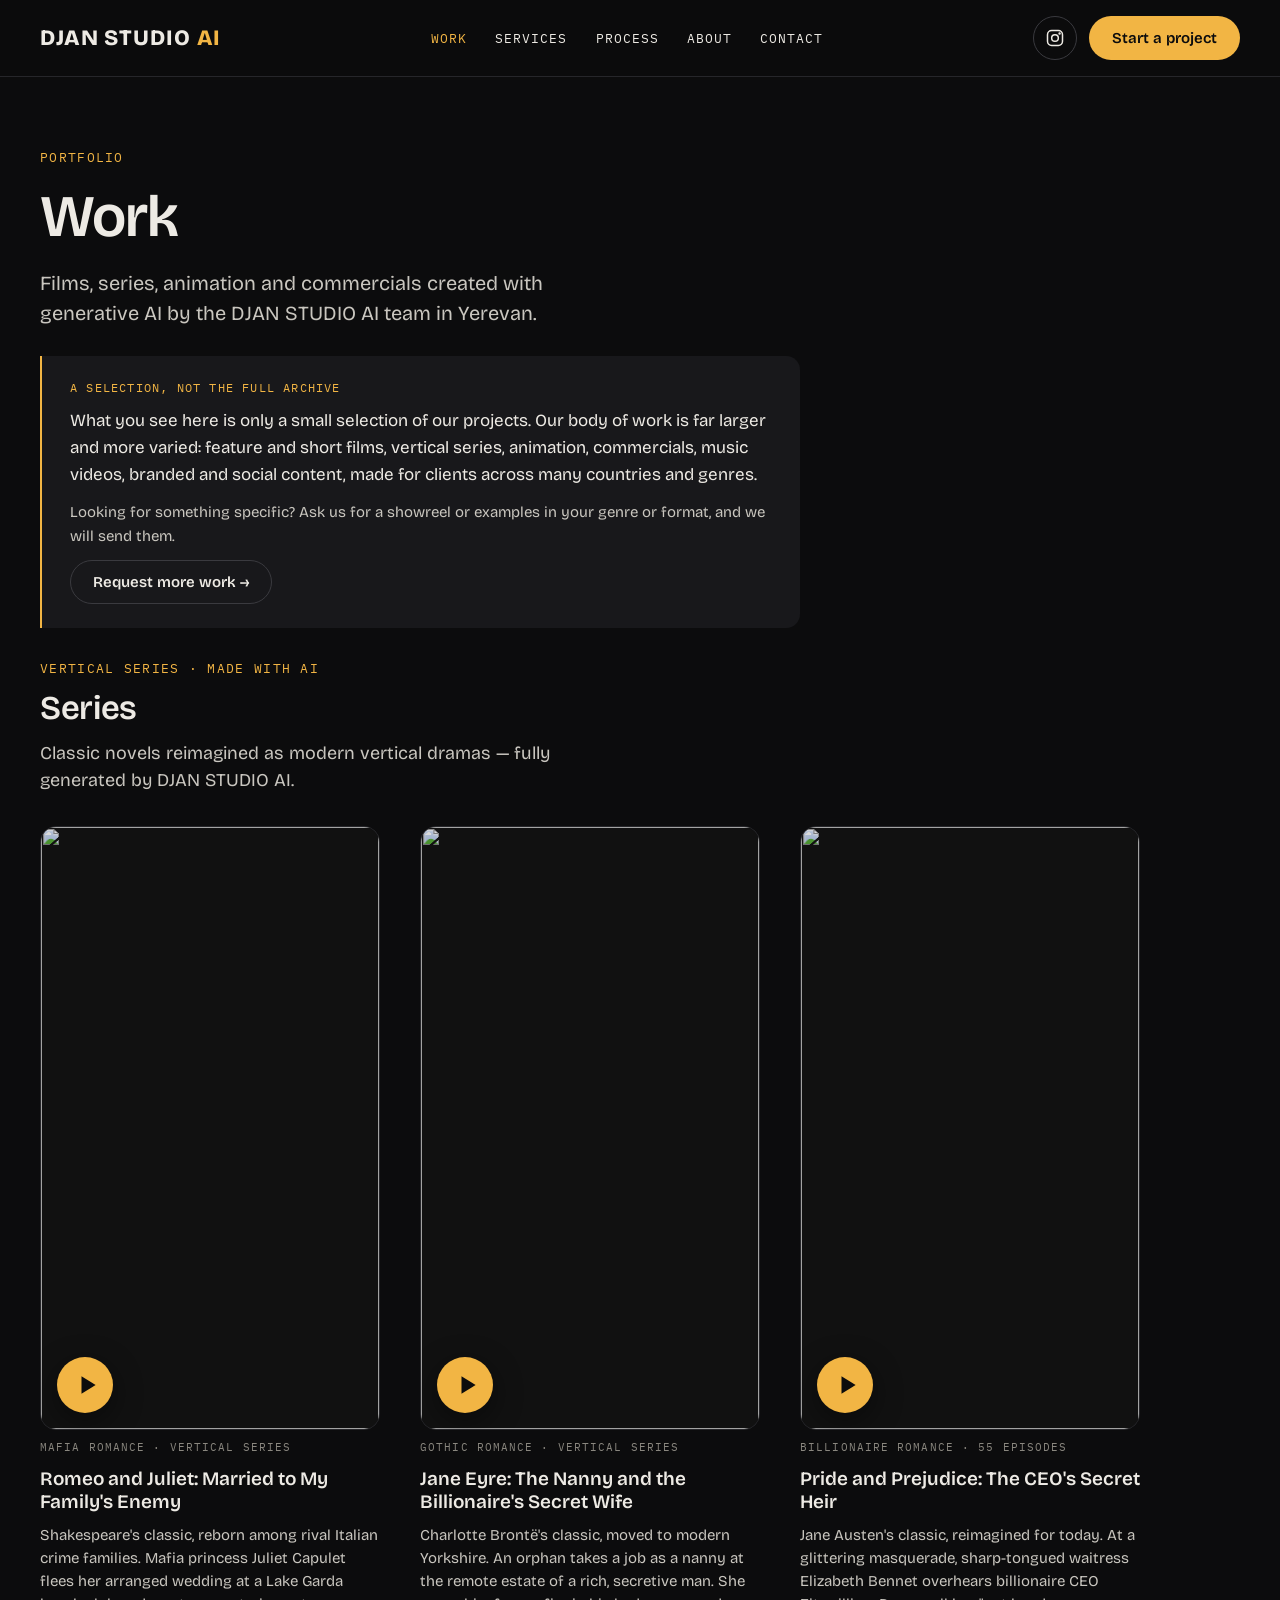
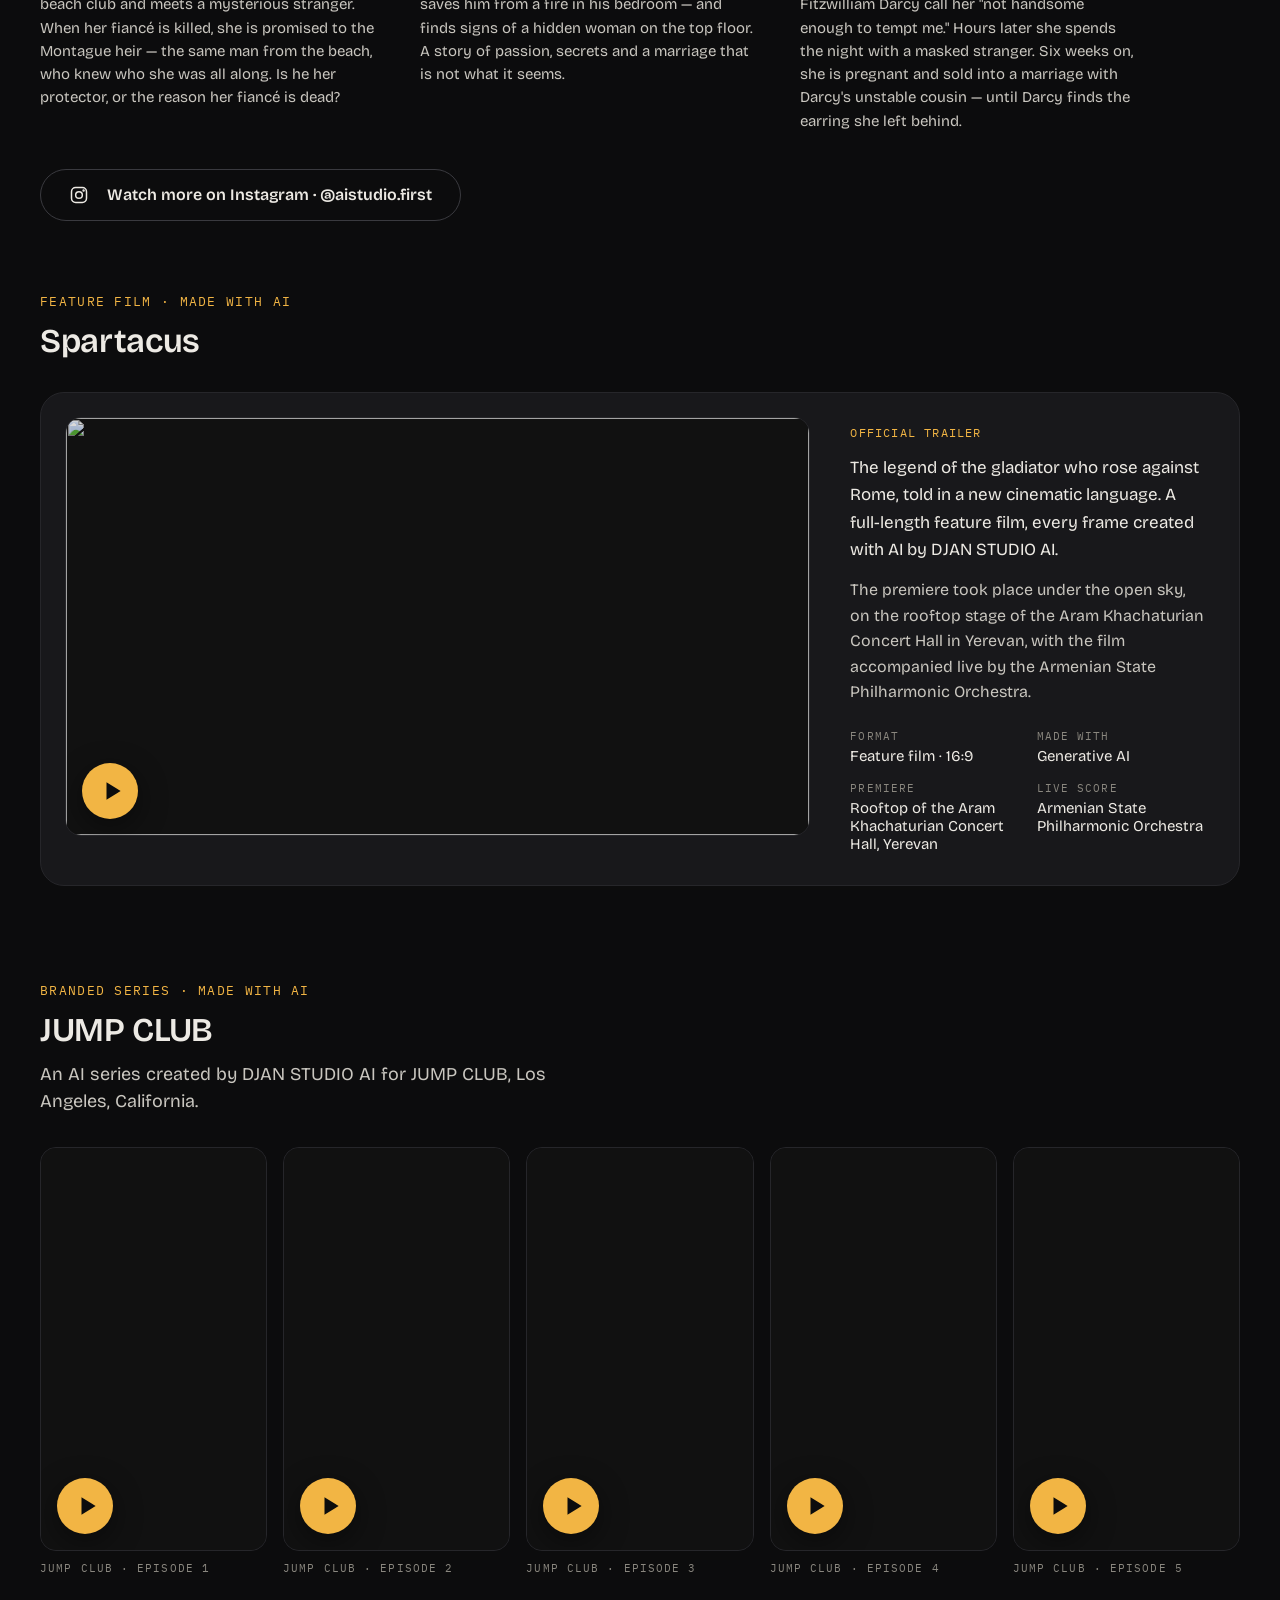
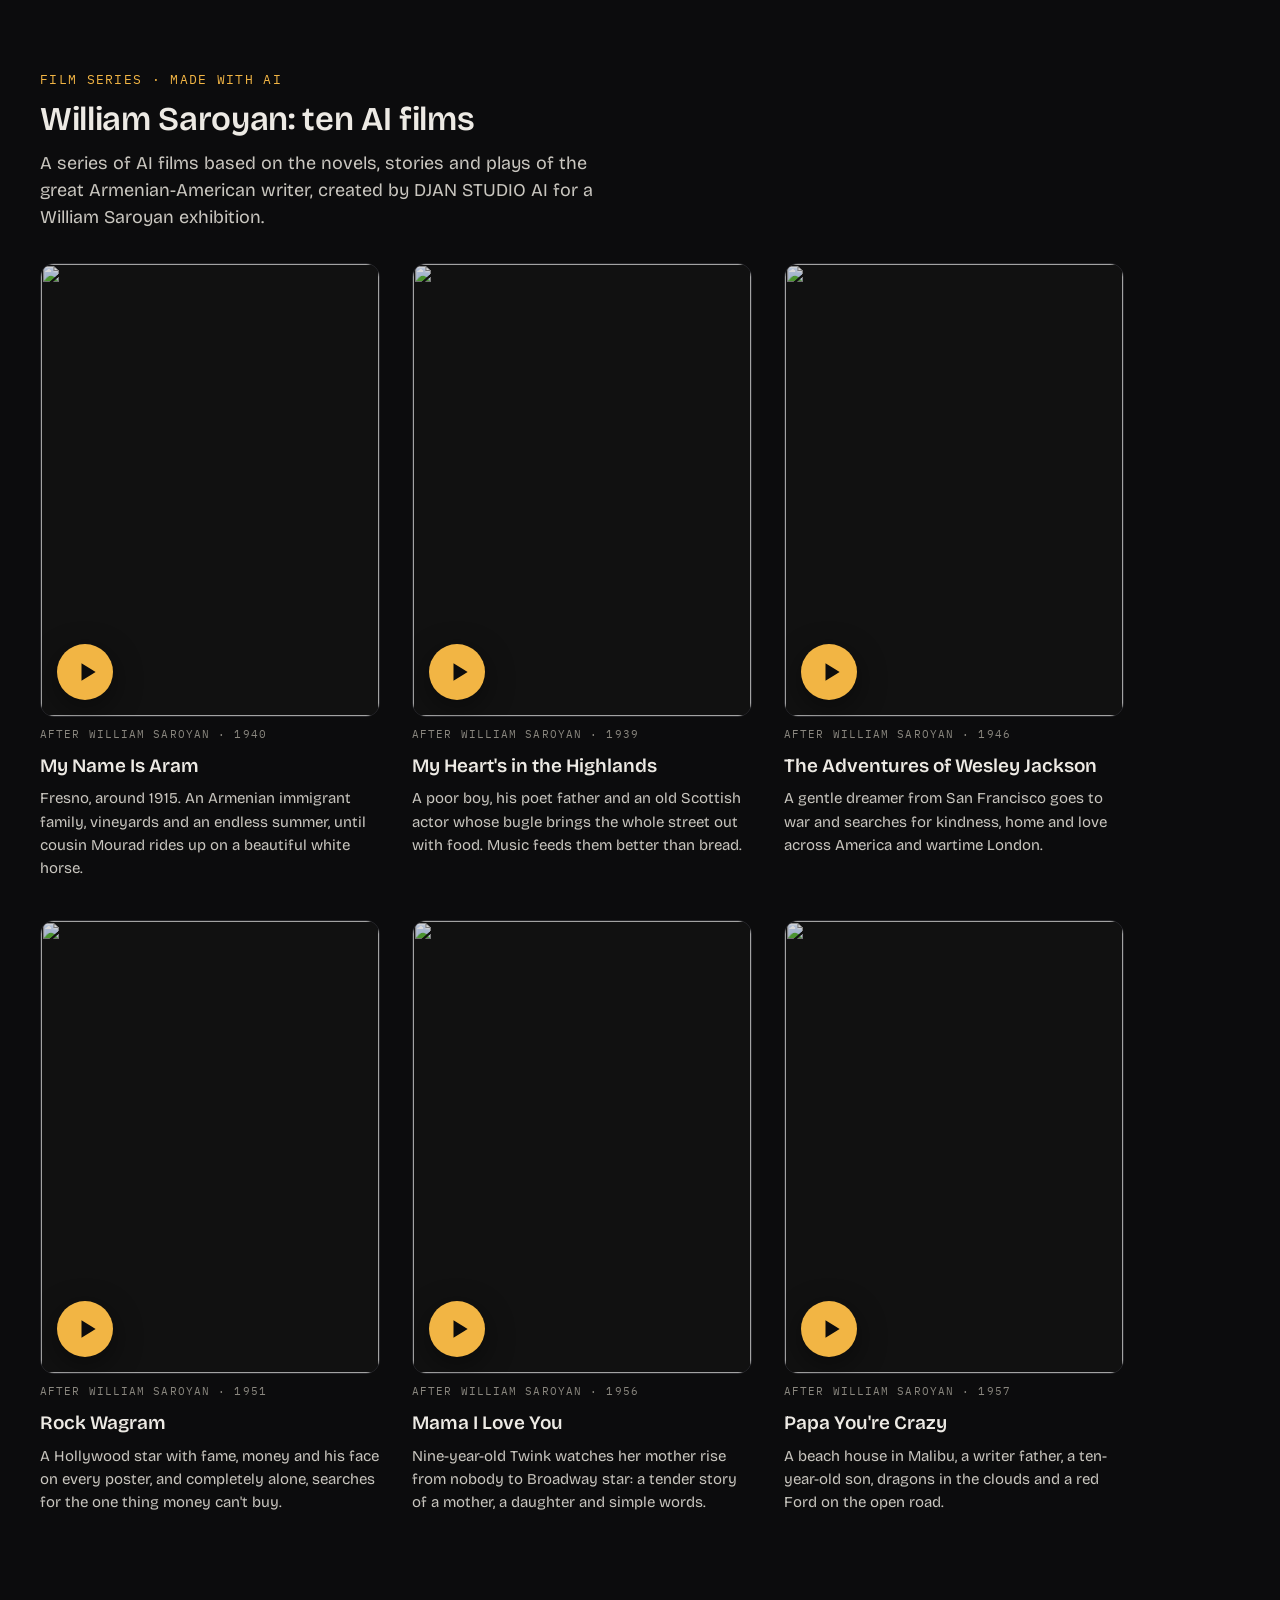
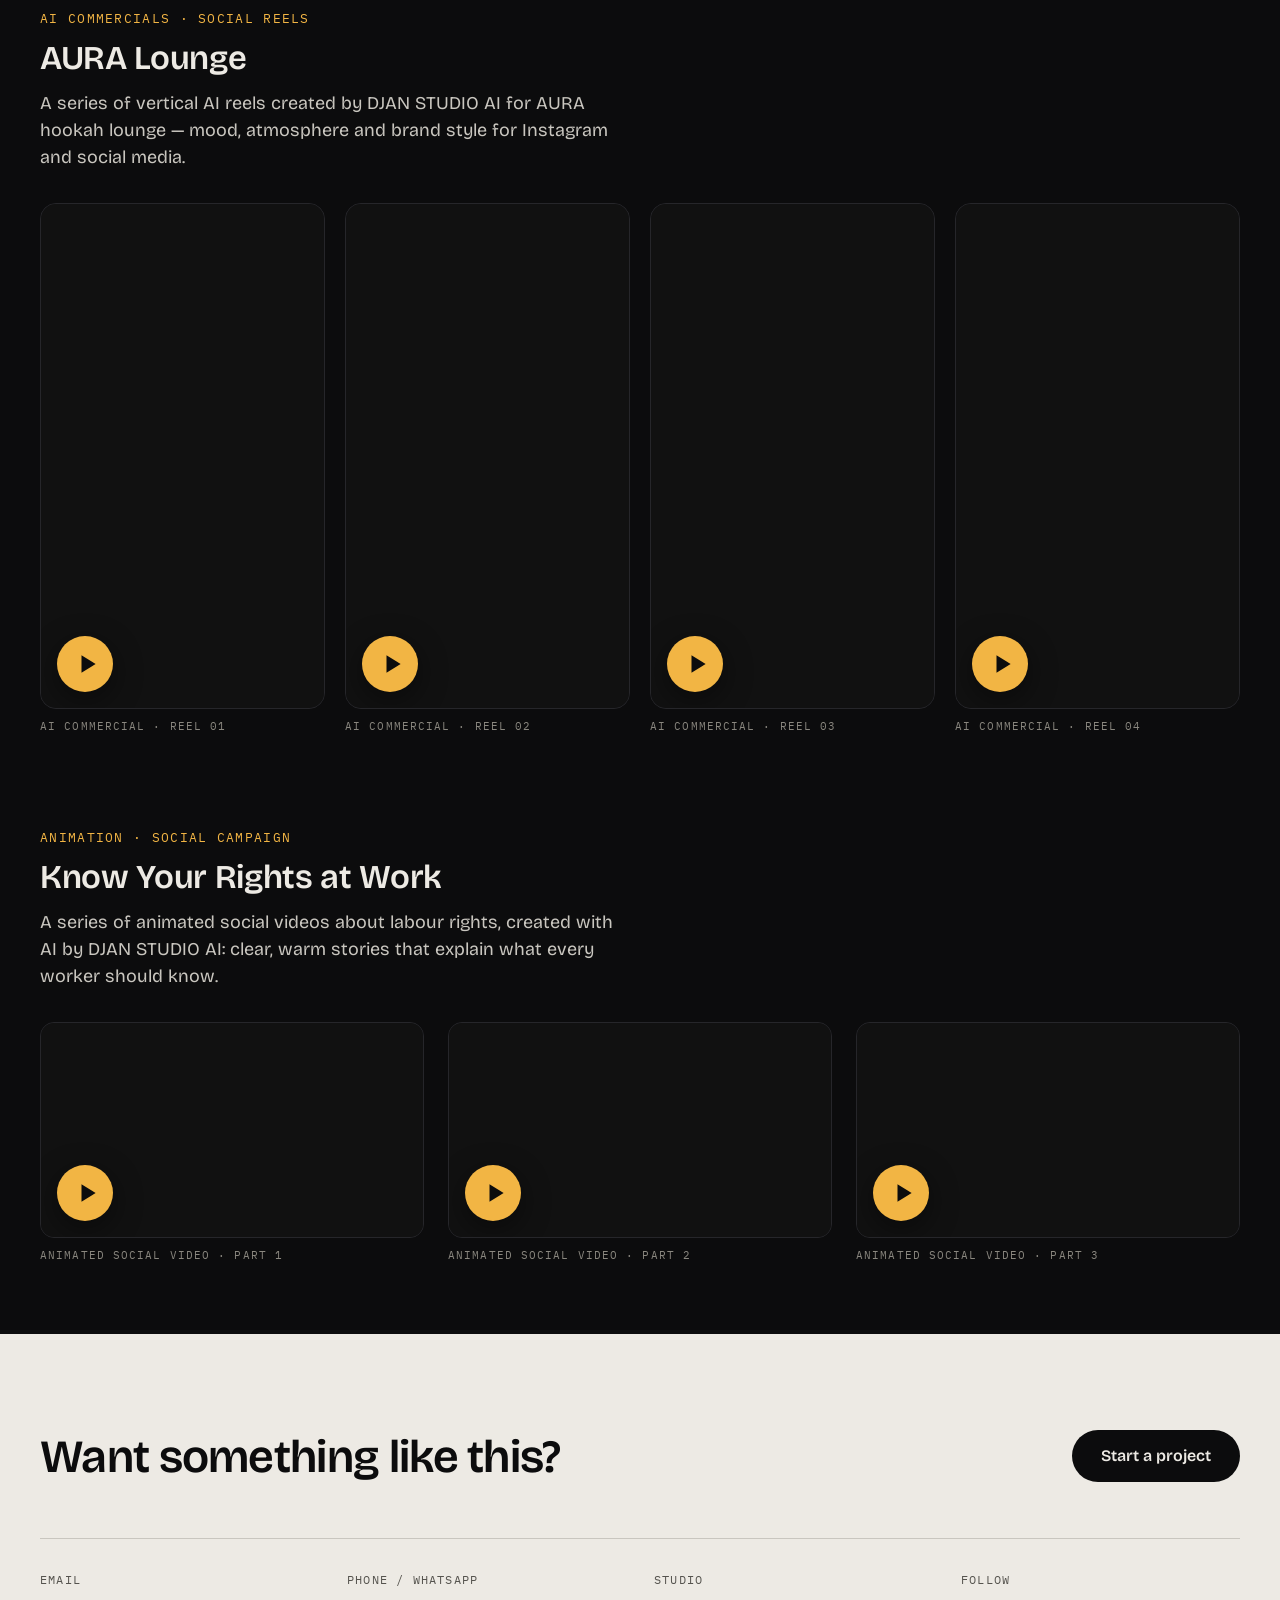
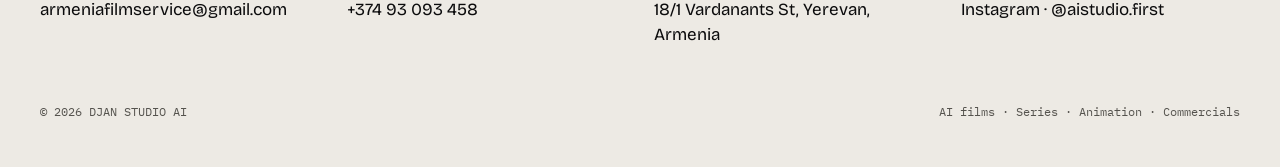
==== commit 3d563a09: "Work page: note that the site shows only a selection of projects Co-Authored-By: Claude Opus 5.5 <no" ====
--- a/ai-work.html
+++ b/ai-work.html
@@ -32,6 +32,12 @@
     <div class="mono acc">Portfolio</div>
     <h1 class="big">Work</h1>
     <p class="lead">Films, series, animation and commercials created with generative AI by the DJAN STUDIO AI team in Yerevan.</p>
+    <div class="note">
+      <div class="mono acc" style="font-size:12px">A selection, not the full archive</div>
+      <p>What you see here is only a small selection of our projects. Our body of work is far larger and more varied: feature and short films, vertical series, animation, commercials, music videos, branded and social content, made for clients across many countries and genres.</p>
+      <p class="muted">Looking for something specific? Ask us for a showreel or examples in your genre or format, and we will send them.</p>
+      <a href="#contact" class="btn btn-ghost btn-sm" style="align-self:flex-start">Request more work →</a>
+    </div>
   </section>
 
   <section class="wrap" id="series" style="padding-bottom:72px">
--- a/styles.css
+++ b/styles.css
@@ -248,3 +248,9 @@
 .vbox-frame{position:relative;height:min(84vh,calc((100vw - 32px) * 16 / 9));aspect-ratio:9 / 16;max-width:calc(100vw - 32px);border-radius:14px;overflow:hidden;background:#000}
 .vbox-frame iframe{position:absolute;inset:0;width:100%;height:100%;border:0}
 .vbox.wide .vbox-frame{height:auto;width:min(1100px,calc(100vw - 32px),calc(84vh * 16 / 9))}
+
+/* "selection only" note under Work title */
+.note{max-width:760px;margin-top:8px;padding:24px 28px;border-left:2px solid var(--accent);background:var(--card);border-radius:0 14px 14px 0;display:flex;flex-direction:column;gap:12px}
+.note p{margin:0;font-size:17px;line-height:1.6}
+.note p.muted{font-size:15px}
+@media (max-width:760px){.note{padding:20px}}
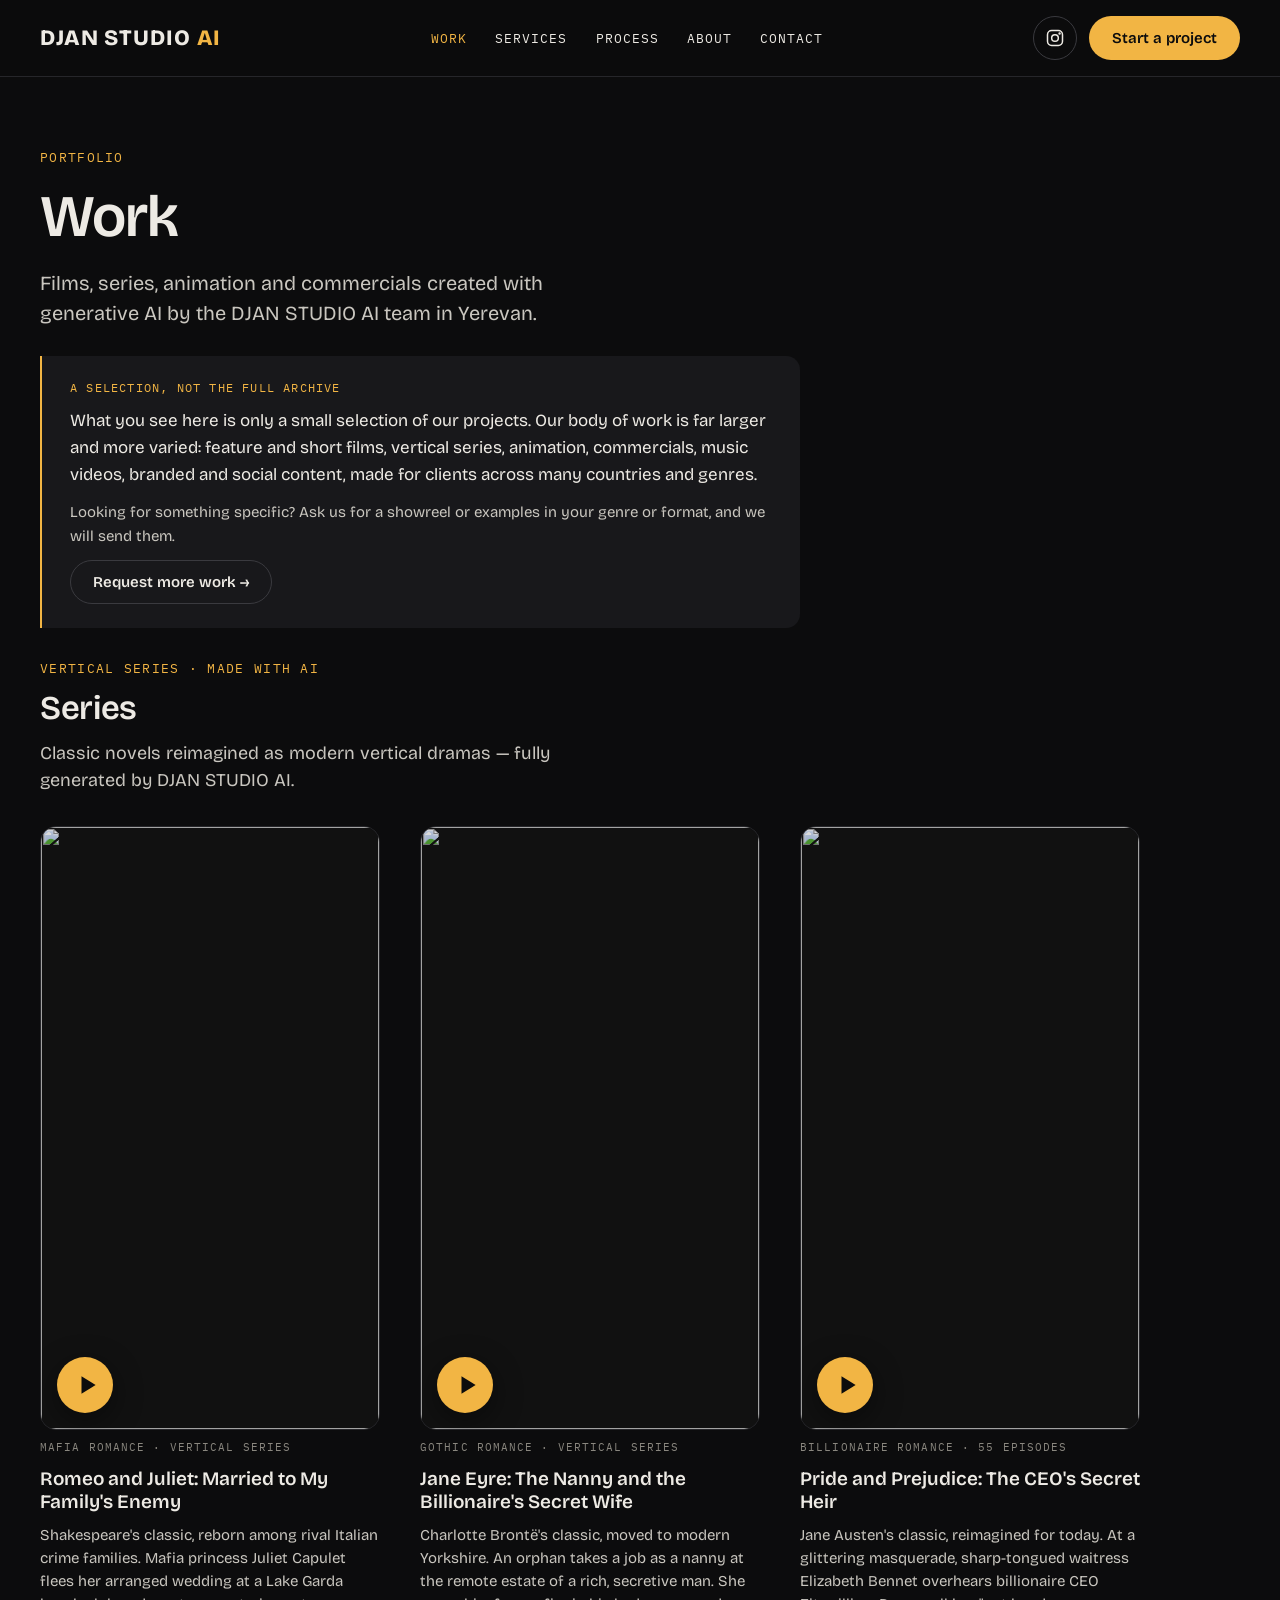
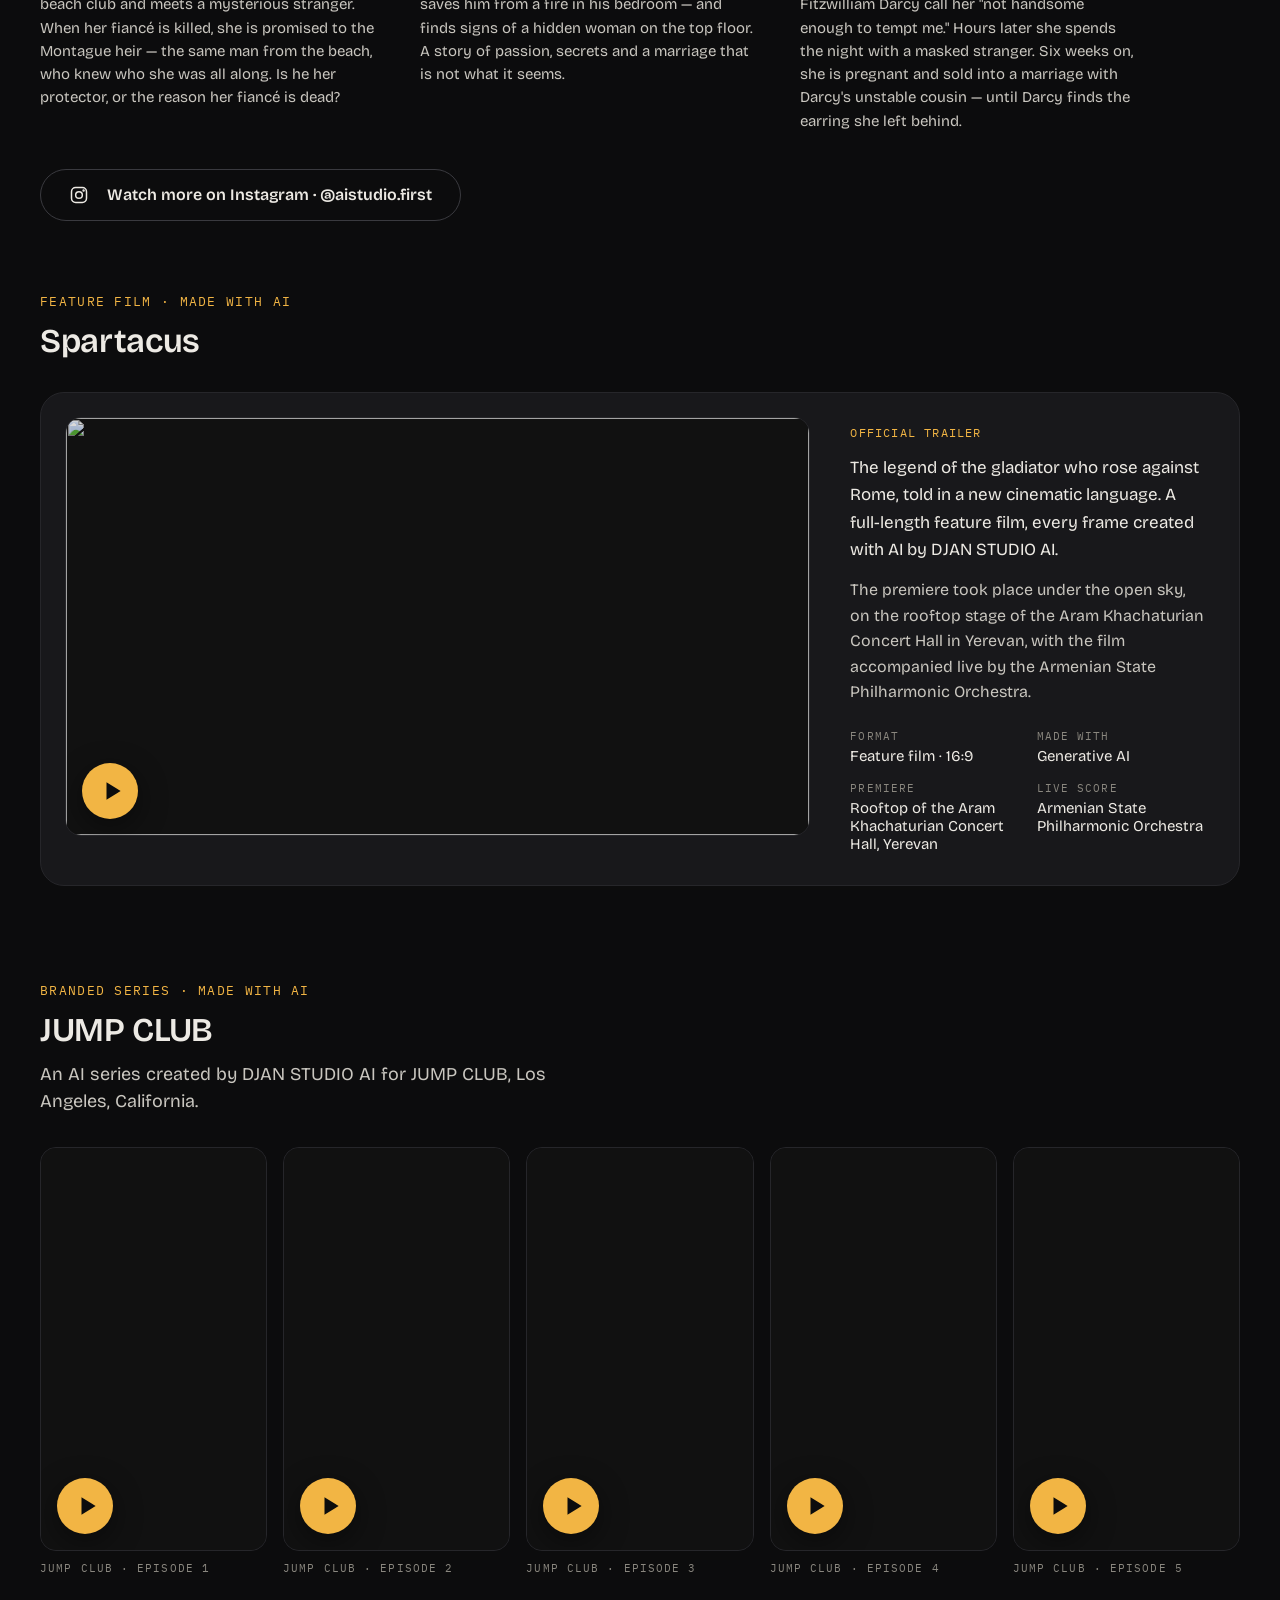
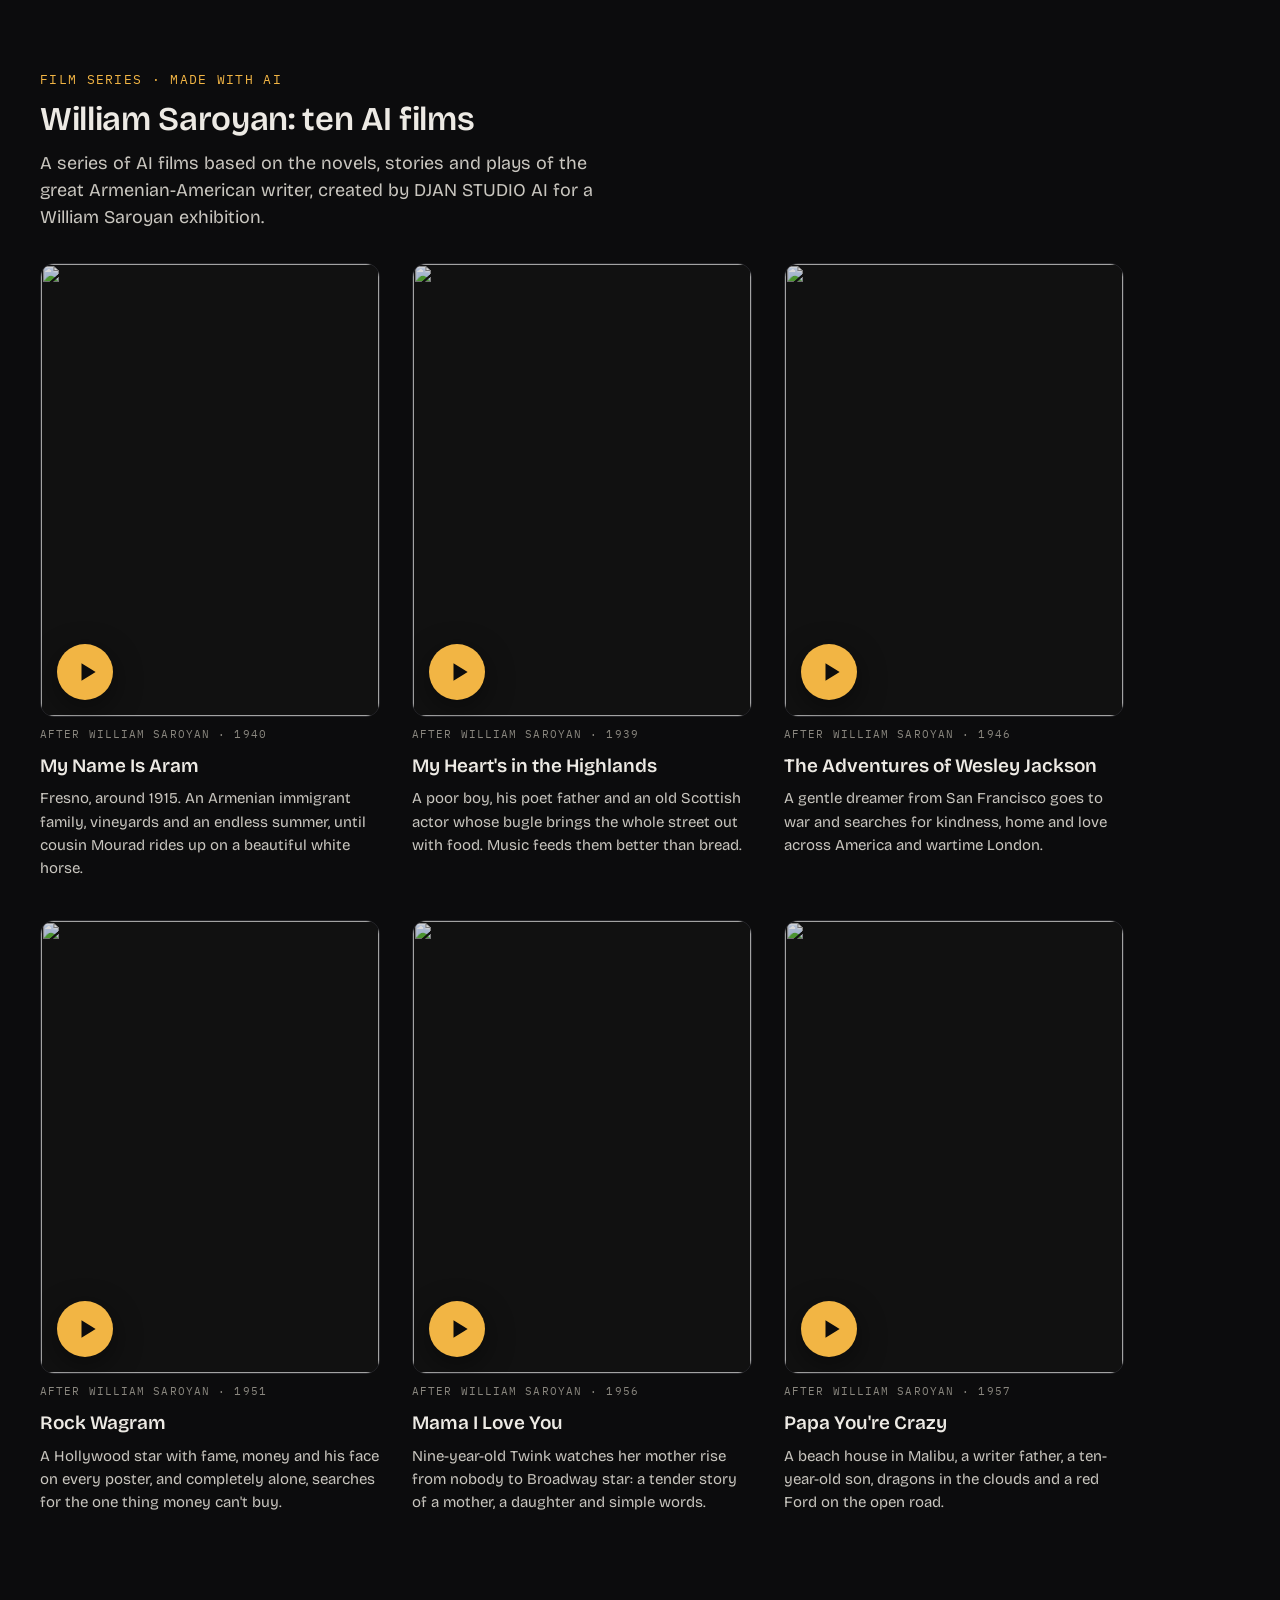
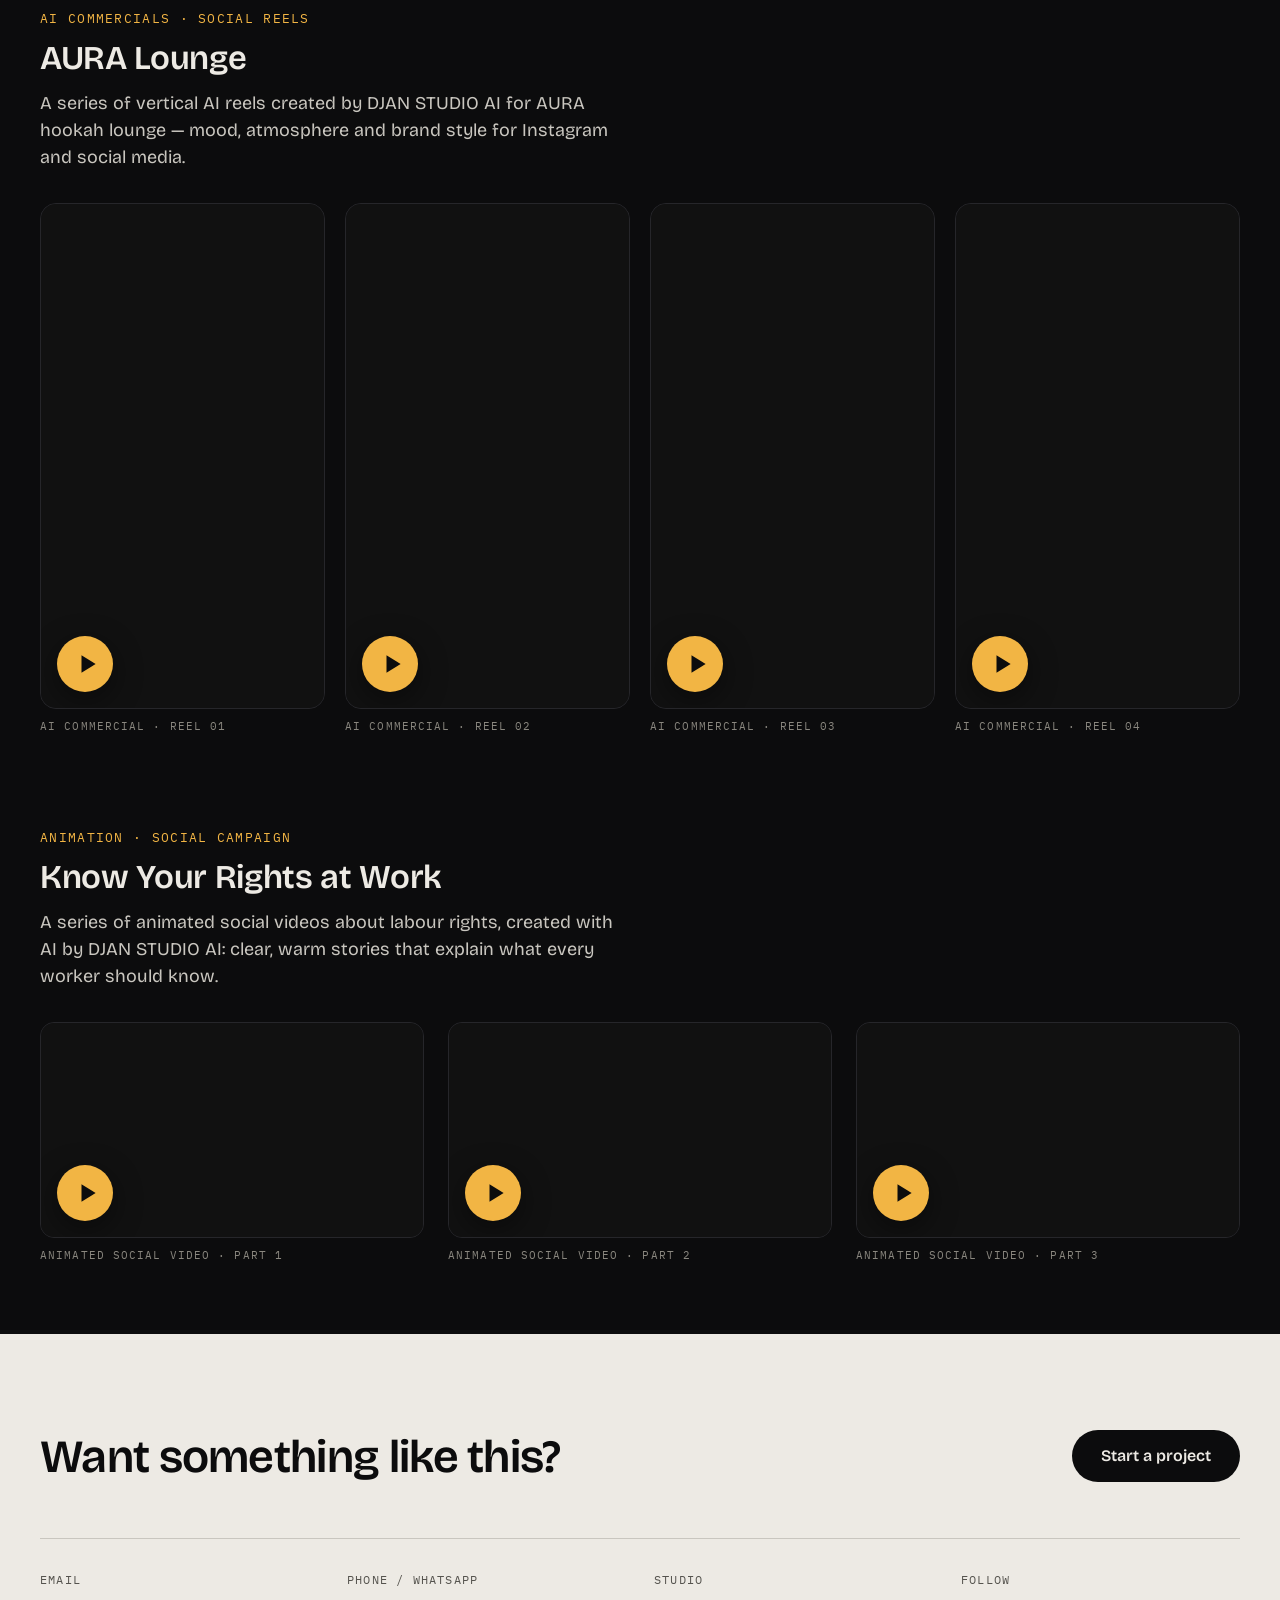
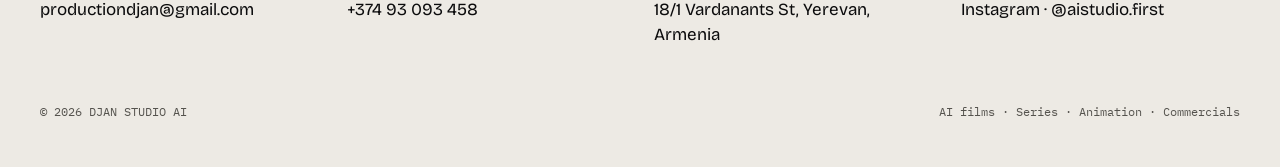
==== commit a463189e: "Update contact email to productiondjan@gmail.com Co-Authored-By: Claude Opus 5.5 <noreply@anthropic." ====
--- a/ai-work.html
+++ b/ai-work.html
@@ -5,6 +5,9 @@
 <meta name="viewport" content="width=device-width, initial-scale=1">
 <title>Work — DJAN STUDIO AI</title>
 <meta name="description" content="Portfolio of AI films, series, animation and commercials created by DJAN STUDIO AI in Yerevan, Armenia.">
+<link rel="canonical" href="https://djanstudioai.com/ai-work.html">
+<meta property="og:url" content="https://djanstudioai.com/ai-work.html">
+<meta property="og:site_name" content="DJAN STUDIO AI">
 <link rel="preconnect" href="https://fonts.googleapis.com">
 <link rel="preconnect" href="https://fonts.gstatic.com" crossorigin>
 <link href="https://fonts.googleapis.com/css2?family=Bricolage+Grotesque:opsz,wght@12..96,400;12..96,600;12..96,800&family=IBM+Plex+Mono:wght@400;500&display=swap" rel="stylesheet">
@@ -216,10 +219,10 @@
   <div class="wrap">
     <div class="hero-row">
       <h2>Want something like this?</h2>
-      <a href="mailto:armeniafilmservice@gmail.com" class="btn">Start a project</a>
+      <a href="mailto:productiondjan@gmail.com" class="btn">Start a project</a>
     </div>
     <div class="cgrid">
-      <div><div class="mono">Email</div><a href="mailto:armeniafilmservice@gmail.com">armeniafilmservice@gmail.com</a></div>
+      <div><div class="mono">Email</div><a href="mailto:productiondjan@gmail.com">productiondjan@gmail.com</a></div>
       <div><div class="mono">Phone / WhatsApp</div><a href="tel:+37493093458">+374 93 093 458</a></div>
       <div><div class="mono">Studio</div>18/1 Vardanants St, Yerevan, Armenia</div>
       <div><div class="mono">Follow</div><a href="https://www.instagram.com/aistudio.first/" target="_blank" rel="noopener">Instagram · @aistudio.first</a></div>
